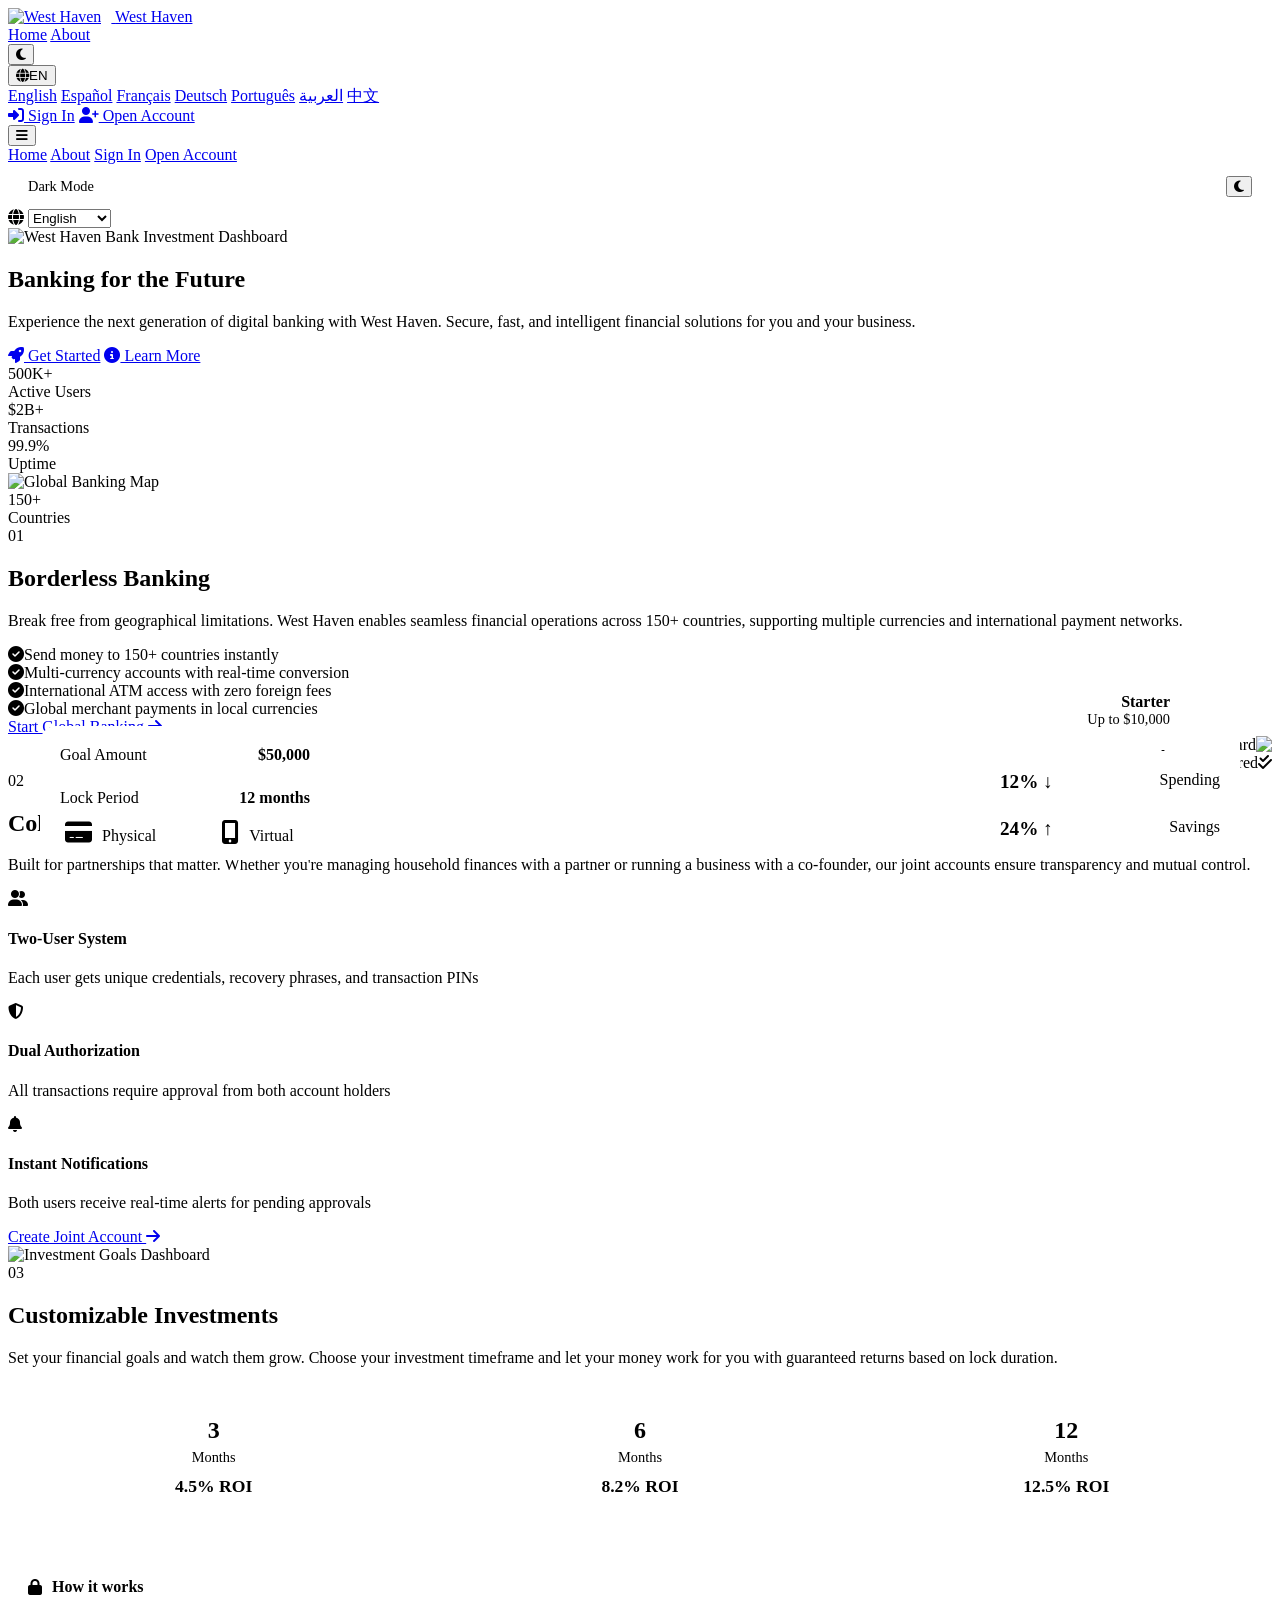
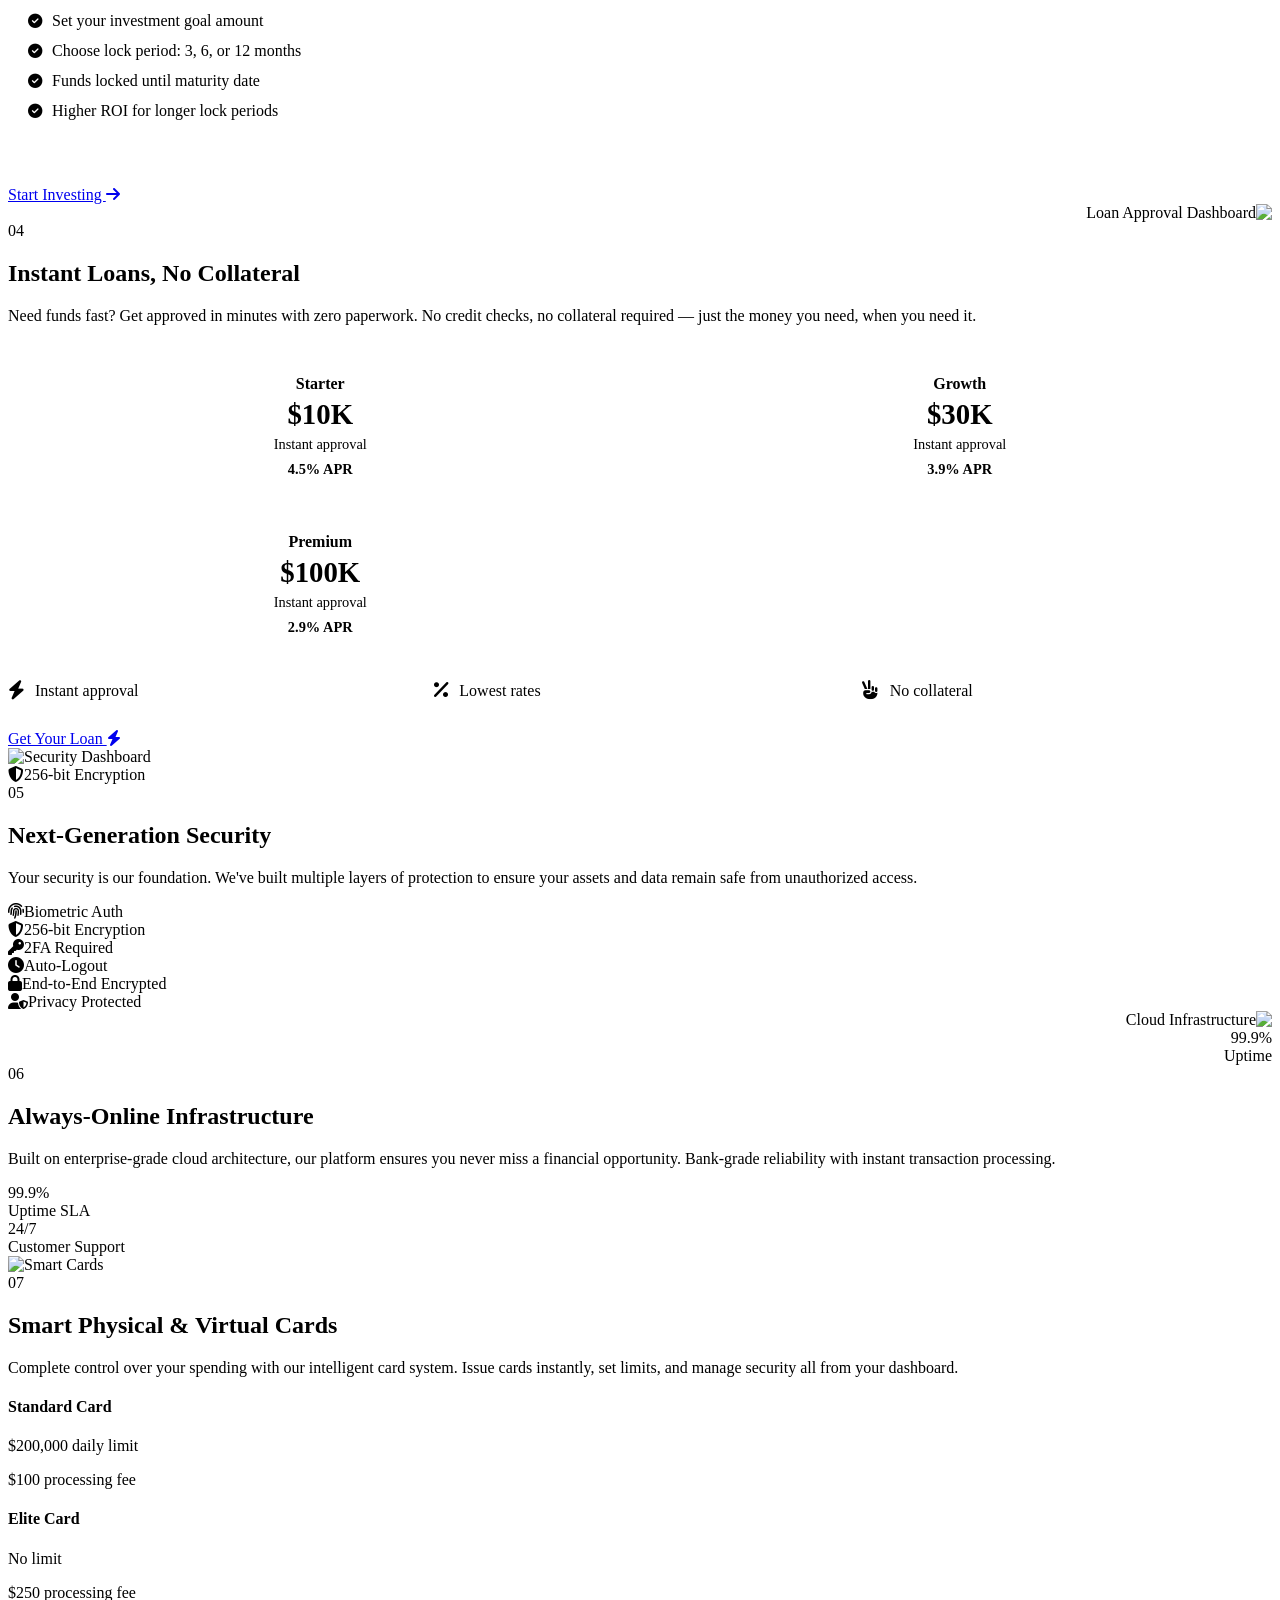
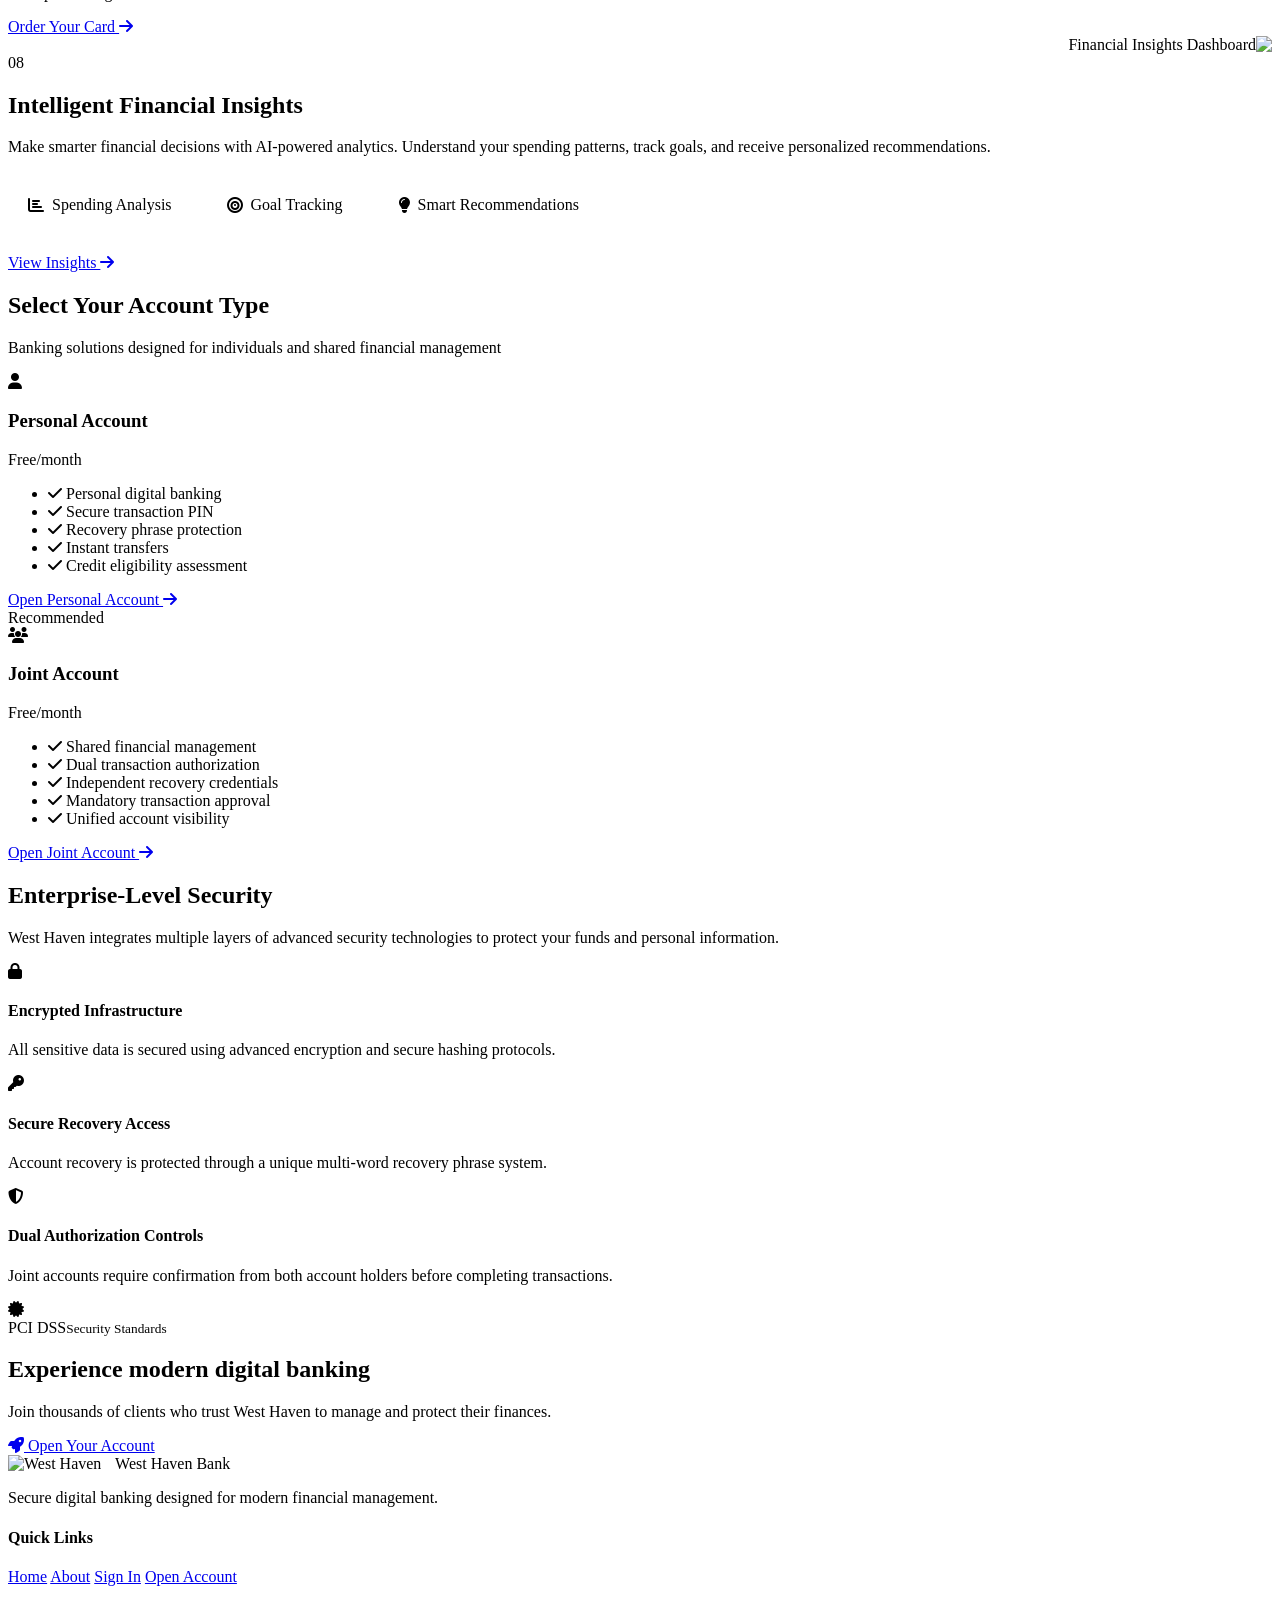
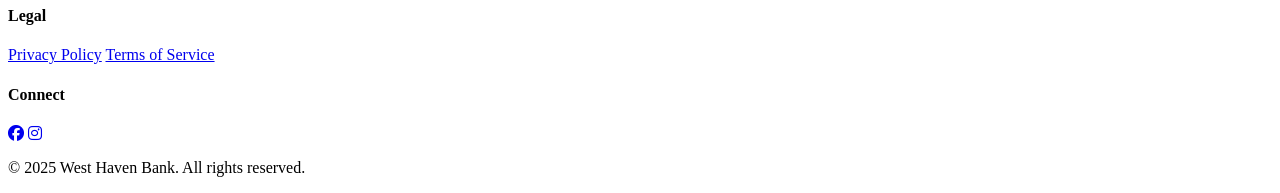
==== public/index.html @ d2676936 "grid fix" ====
<!DOCTYPE html>
<html lang="en" data-theme="light">
<head>
    <meta charset="UTF-8">
    <meta name="viewport" content="width=device-width, initial-scale=1.0, maximum-scale=1.0, user-scalable=yes">
    <title>West Haven Bank - Futuristic Digital Banking</title>

    <meta property="og:title" content="West Haven Bank">
    <meta property="og:description" content="Smart banking, on your terms.">
    <meta property="og:image" content="https://res.cloudinary.com/dqhyk9qur/image/upload/v1774165930/WHbnkOG_g5dsu1.png">
    <meta property="og:url" content="https://cutt.ly/westhavenbnk">
    <meta property="og:type" content="website">
    <meta property="og:site_name" content="West Haven Bank">

    <meta name="twitter:card" content="summary_large_image">
    <meta name="twitter:title" content="West Haven Bank">
    <meta name="twitter:description" content="Smart banking, on your terms.">
    <meta name="twitter:image" content="https://res.cloudinary.com/dqhyk9qur/image/upload/v1774165930/WHbnkOG_g5dsu1.png">

    <link rel="icon" type="image/png" href="https://res.cloudinary.com/dqhyk9qur/image/upload/v1774160339/WHfavicon_yq4anu.png">
    <link rel="apple-touch-icon" href="https://res.cloudinary.com/dqhyk9qur/image/upload/v1774160339/WHfavicon_yq4anu.png">

    <link rel="stylesheet" href="https://cdnjs.cloudflare.com/ajax/libs/font-awesome/6.5.1/css/all.min.css">
    <link href="https://fonts.googleapis.com/css2?family=Inter:wght@400;500;600;700&display=swap" rel="stylesheet">

    <link rel="stylesheet" href="/css/main.css">
    <link rel="stylesheet" href="/css/components.css">
    <link rel="stylesheet" href="/css/utilities.css">
    <link rel="stylesheet" href="/css/theme.css">
    <link rel="stylesheet" href="/css/legal.css">
    <link rel="stylesheet" href="/css/pages/home.css">

    <style>
        .feature-grid.image-right { direction: rtl; }
        .feature-grid.image-right .feature-content { direction: ltr; }
    </style>
</head>
<body>

    <nav class="navbar">
        <div class="nav-container">
            <div class="nav-left">
                <a href="/index.html" class="logo">
                    <img src="https://res.cloudinary.com/dqhyk9qur/image/upload/v1774160240/Logo_Icon_cw7vqf.svg"
                         alt="West Haven" class="logo-img" style="height:36px;width:36px;margin-right:10px;">
                    <span>West Haven</span>
                </a>
            </div>
            <div class="nav-right">
                <div class="nav-links">
                    <a href="/index.html" class="active">Home</a>
                    <a href="/about.html">About</a>
                </div>
                <div class="nav-actions">
                    <button class="theme-toggle" id="themeToggle"><i class="fas fa-moon"></i></button>
                    <div class="language-selector">
                        <button class="lang-btn"><i class="fas fa-globe"></i><span>EN</span></button>
                        <div class="lang-dropdown">
                            <a href="#" data-lang="en">English</a>
                            <a href="#" data-lang="es">Español</a>
                            <a href="#" data-lang="fr">Français</a>
                            <a href="#" data-lang="de">Deutsch</a>
                            <a href="#" data-lang="pt">Português</a>
                            <a href="#" data-lang="ar">العربية</a>
                            <a href="#" data-lang="zh">中文</a>
                        </div>
                    </div>
                    <div class="auth-buttons">
                        <a href="/auth.html" class="btn btn-outline"><i class="fas fa-sign-in-alt"></i> Sign In</a>
                        <a href="/auth.html" class="btn btn-primary"><i class="fas fa-user-plus"></i> Open Account</a>
                    </div>
                </div>
                <button class="mobile-menu-toggle"><i class="fas fa-bars"></i></button>
            </div>
        </div>

        <div class="mobile-menu">
            <a href="/index.html">Home</a>
            <a href="/about.html">About</a>
            <a href="/auth.html">Sign In</a>
            <a href="/auth.html">Open Account</a>
            <div style="display:flex;align-items:center;justify-content:space-between;padding:12px 20px;border-top:1px solid var(--border);">
                <span style="font-size:.9rem;color:var(--text-secondary);">Dark Mode</span>
                <button class="theme-toggle" onclick="document.getElementById('themeToggle').click()"><i class="fas fa-moon"></i></button>
            </div>
            <div class="mobile-lang">
                <i class="fas fa-globe"></i>
                <select id="mobileLangSelect">
                    <option value="en">English</option>
                    <option value="es">Español</option>
                    <option value="fr">Français</option>
                    <option value="de">Deutsch</option>
                    <option value="pt">Português</option>
                    <option value="ar">العربية</option>
                    <option value="zh">中文</option>
                </select>
            </div>
        </div>
    </nav>

    <!-- Hero -->
    <section class="hero">
        <div class="container">
            <div class="hero-image">
                <img src="https://res.cloudinary.com/dmbgczlom/image/upload/v1772872000/hero-image_x99izp.webp"
                     alt="West Haven Bank Investment Dashboard" class="hero-img" loading="lazy">
            </div>
            <div class="hero-content">
                <h1 class="hero-title">Banking for the <span class="highlight">Future</span></h1>
                <p class="hero-subtitle">Experience the next generation of digital banking with West Haven. Secure, fast, and intelligent financial solutions for you and your business.</p>
                <div class="hero-cta">
                    <a href="/auth.html" class="btn btn-primary btn-large"><i class="fas fa-rocket"></i> Get Started</a>
                    <a href="/about.html" class="btn btn-outline btn-large"><i class="fas fa-info-circle"></i> Learn More</a>
                </div>
                <div class="hero-stats">
                    <div class="stat-item"><div class="stat-number">500K+</div><div class="stat-label">Active Users</div></div>
                    <div class="stat-item"><div class="stat-number">$2B+</div><div class="stat-label">Transactions</div></div>
                    <div class="stat-item"><div class="stat-number">99.9%</div><div class="stat-label">Uptime</div></div>
                </div>
            </div>
        </div>
    </section>

    <!-- 01 Borderless Banking -->
    <section class="feature-section borderless">
        <div class="container">
            <div class="feature-grid">
                <div class="feature-visual">
                    <img src="https://res.cloudinary.com/dmbgczlom/image/upload/v1772879558/global_jevwvj.webp" alt="Global Banking Map" class="feature-image">
                    <div class="stats-card"><div class="stat">150+</div><div class="stat-label">Countries</div></div>
                </div>
                <div class="feature-content">
                    <div class="feature-tag">01</div>
                    <h2>Borderless Banking</h2>
                    <p class="feature-description">Break free from geographical limitations. West Haven enables seamless financial operations across 150+ countries, supporting multiple currencies and international payment networks.</p>
                    <div class="feature-details">
                        <div class="detail-item"><i class="fas fa-check-circle"></i><span>Send money to 150+ countries instantly</span></div>
                        <div class="detail-item"><i class="fas fa-check-circle"></i><span>Multi-currency accounts with real-time conversion</span></div>
                        <div class="detail-item"><i class="fas fa-check-circle"></i><span>International ATM access with zero foreign fees</span></div>
                        <div class="detail-item"><i class="fas fa-check-circle"></i><span>Global merchant payments in local currencies</span></div>
                    </div>
                    <a href="/auth.html" class="btn btn-primary">Start Global Banking <i class="fas fa-arrow-right"></i></a>
                </div>
            </div>
        </div>
    </section>

    <!-- 02 Joint Accounts -->
    <section class="feature-section joint-accounts">
        <div class="container">
            <div class="feature-grid image-right">
                <div class="feature-visual">
                    <img src="https://res.cloudinary.com/dmbgczlom/image/upload/v1772879278/couple_dfguto.webp" alt="Joint Account Dashboard" class="feature-image">
                    <div class="approval-badge"><i class="fas fa-check-double"></i><span>Dual Approval Required</span></div>
                </div>
                <div class="feature-content">
                    <div class="feature-tag">02</div>
                    <h2>Collaborative Joint Accounts</h2>
                    <p class="feature-description">Built for partnerships that matter. Whether you're managing household finances with a partner or running a business with a co-founder, our joint accounts ensure transparency and mutual control.</p>
                    <div class="feature-highlights">
                        <div class="highlight-card"><i class="fas fa-user-friends"></i><h4>Two-User System</h4><p>Each user gets unique credentials, recovery phrases, and transaction PINs</p></div>
                        <div class="highlight-card"><i class="fas fa-shield-alt"></i><h4>Dual Authorization</h4><p>All transactions require approval from both account holders</p></div>
                        <div class="highlight-card"><i class="fas fa-bell"></i><h4>Instant Notifications</h4><p>Both users receive real-time alerts for pending approvals</p></div>
                    </div>
                    <a href="/auth.html" class="btn btn-primary">Create Joint Account <i class="fas fa-arrow-right"></i></a>
                </div>
            </div>
        </div>
    </section>

    <!-- 03 Investments -->
    <section class="feature-section investments">
        <div class="container">
            <div class="feature-grid">
                <div class="feature-visual">
                    <img src="https://res.cloudinary.com/dmbgczlom/image/upload/v1772967905/plant_j76ehd.webp" alt="Investment Goals Dashboard" class="feature-image">
                    <div style="position:absolute;bottom:40px;left:40px;background:white;padding:20px;border-radius:16px;min-width:250px;box-shadow:var(--shadow);">
                        <div style="display:flex;justify-content:space-between;margin-bottom:15px;padding-bottom:10px;border-bottom:1px solid var(--border);"><span style="color:var(--text-secondary);">Goal Amount</span><strong style="color:var(--text-primary);">$50,000</strong></div>
                        <div style="display:flex;justify-content:space-between;margin-bottom:15px;"><span style="color:var(--text-secondary);">Lock Period</span><strong style="color:var(--accent-primary);">12 months</strong></div>
                        <div style="display:flex;justify-content:space-between;"><span style="color:var(--text-secondary);">Projected ROI</span><strong style="color:var(--success);">+12.5%</strong></div>
                    </div>
                </div>
                <div class="feature-content">
                    <div class="feature-tag">03</div>
                    <h2>Customizable Investments</h2>
                    <p class="feature-description">Set your financial goals and watch them grow. Choose your investment timeframe and let your money work for you with guaranteed returns based on lock duration.</p>
                    <div style="margin:30px 0;">
                        <div style="display:grid;grid-template-columns:repeat(3,1fr);gap:15px;margin-bottom:20px;">
                            <div style="background:var(--bg-tertiary);padding:20px;border-radius:12px;text-align:center;border:1px solid var(--border);"><div style="font-size:1.5rem;font-weight:700;color:var(--text-primary);margin-bottom:5px;">3</div><div style="font-size:.9rem;color:var(--text-secondary);margin-bottom:10px;">Months</div><div style="font-size:1.1rem;font-weight:600;color:var(--success);">4.5% ROI</div></div>
                            <div style="background:var(--bg-tertiary);padding:20px;border-radius:12px;text-align:center;border:2px solid var(--accent-primary);"><div style="font-size:1.5rem;font-weight:700;color:var(--text-primary);margin-bottom:5px;">6</div><div style="font-size:.9rem;color:var(--text-secondary);margin-bottom:10px;">Months</div><div style="font-size:1.1rem;font-weight:600;color:var(--success);">8.2% ROI</div></div>
                            <div style="background:var(--bg-tertiary);padding:20px;border-radius:12px;text-align:center;border:1px solid var(--border);"><div style="font-size:1.5rem;font-weight:700;color:var(--text-primary);margin-bottom:5px;">12</div><div style="font-size:.9rem;color:var(--text-secondary);margin-bottom:10px;">Months</div><div style="font-size:1.1rem;font-weight:600;color:var(--success);">12.5% ROI</div></div>
                        </div>
                        <div style="background:var(--bg-secondary);padding:20px;border-radius:12px;">
                            <h4 style="margin-bottom:15px;display:flex;align-items:center;gap:10px;"><i class="fas fa-lock" style="color:var(--accent-primary);"></i> How it works</h4>
                            <ul style="list-style:none;padding:0;">
                                <li style="display:flex;align-items:center;gap:10px;margin-bottom:12px;"><i class="fas fa-check-circle" style="color:var(--success);font-size:.9rem;"></i><span style="color:var(--text-secondary);">Set your investment goal amount</span></li>
                                <li style="display:flex;align-items:center;gap:10px;margin-bottom:12px;"><i class="fas fa-check-circle" style="color:var(--success);font-size:.9rem;"></i><span style="color:var(--text-secondary);">Choose lock period: 3, 6, or 12 months</span></li>
                                <li style="display:flex;align-items:center;gap:10px;margin-bottom:12px;"><i class="fas fa-check-circle" style="color:var(--success);font-size:.9rem;"></i><span style="color:var(--text-secondary);">Funds locked until maturity date</span></li>
                                <li style="display:flex;align-items:center;gap:10px;"><i class="fas fa-check-circle" style="color:var(--success);font-size:.9rem;"></i><span style="color:var(--text-secondary);">Higher ROI for longer lock periods</span></li>
                            </ul>
                        </div>
                    </div>
                    <a href="/auth.html" class="btn btn-primary">Start Investing <i class="fas fa-arrow-right"></i></a>
                </div>
            </div>
        </div>
    </section>

    <!-- 04 Loans -->
    <section class="feature-section loans">
        <div class="container">
            <div class="feature-grid image-right">
                <div class="feature-visual">
                    <img src="https://res.cloudinary.com/dmbgczlom/image/upload/v1772970224/loan_gwv15r.webp" alt="Loan Approval Dashboard" class="feature-image">
                    <div style="position:absolute;bottom:40px;right:40px;background:white;padding:20px;border-radius:16px;min-width:200px;box-shadow:var(--shadow);">
                        <div style="display:flex;align-items:center;gap:10px;margin-bottom:15px;"><div style="width:40px;height:40px;background:var(--accent-primary);border-radius:50%;display:flex;align-items:center;justify-content:center;color:white;font-weight:700;">1</div><div><div style="font-weight:600;color:var(--text-primary);">Starter</div><div style="font-size:.9rem;color:var(--text-secondary);">Up to $10,000</div></div></div>
                        <div style="display:flex;align-items:center;gap:10px;margin-bottom:15px;"><div style="width:40px;height:40px;background:var(--warning);border-radius:50%;display:flex;align-items:center;justify-content:center;color:white;font-weight:700;">2</div><div><div style="font-weight:600;color:var(--text-primary);">Growth</div><div style="font-size:.9rem;color:var(--text-secondary);">Up to $30,000</div></div></div>
                        <div style="display:flex;align-items:center;gap:10px;"><div style="width:40px;height:40px;background:var(--success);border-radius:50%;display:flex;align-items:center;justify-content:center;color:white;font-weight:700;">3</div><div><div style="font-weight:600;color:var(--text-primary);">Premium</div><div style="font-size:.9rem;color:var(--text-secondary);">Up to $100,000</div></div></div>
                    </div>
                </div>
                <div class="feature-content">
                    <div class="feature-tag">04</div>
                    <h2>Instant Loans, No Collateral</h2>
                    <p class="feature-description">Need funds fast? Get approved in minutes with zero paperwork. No credit checks, no collateral required — just the money you need, when you need it.</p>
                    <div style="margin:30px 0;">
                        <div style="display:grid;grid-template-columns:repeat(2,1fr);gap:15px;margin-bottom:25px;">
                            <div style="background:var(--bg-tertiary);padding:20px;border-radius:12px;text-align:center;border:1px solid var(--border);"><div style="font-size:1rem;font-weight:600;color:var(--accent-primary);margin-bottom:5px;">Starter</div><div style="font-size:1.8rem;font-weight:700;color:var(--text-primary);margin-bottom:5px;">$10K</div><div style="font-size:.9rem;color:var(--text-secondary);">Instant approval</div><div style="font-size:.9rem;font-weight:600;color:var(--success);margin-top:8px;">4.5% APR</div></div>
                            <div style="background:var(--bg-tertiary);padding:20px;border-radius:12px;text-align:center;border:2px solid var(--warning);"><div style="font-size:1rem;font-weight:600;color:var(--warning);margin-bottom:5px;">Growth</div><div style="font-size:1.8rem;font-weight:700;color:var(--text-primary);margin-bottom:5px;">$30K</div><div style="font-size:.9rem;color:var(--text-secondary);">Instant approval</div><div style="font-size:.9rem;font-weight:600;color:var(--success);margin-top:8px;">3.9% APR</div></div>
                            <div style="background:var(--bg-tertiary);padding:20px;border-radius:12px;text-align:center;border:1px solid var(--border);"><div style="font-size:1rem;font-weight:600;color:var(--success);margin-bottom:5px;">Premium</div><div style="font-size:1.8rem;font-weight:700;color:var(--text-primary);margin-bottom:5px;">$100K</div><div style="font-size:.9rem;color:var(--text-secondary);">Instant approval</div><div style="font-size:.9rem;font-weight:600;color:var(--success);margin-top:8px;">2.9% APR</div></div>
                        </div>
                        <div style="display:grid;grid-template-columns:repeat(3,1fr);gap:15px;">
                            <div style="display:flex;align-items:center;gap:10px;"><i class="fas fa-bolt" style="color:var(--accent-primary);font-size:1.2rem;"></i><span style="color:var(--text-primary);font-weight:500;">Instant approval</span></div>
                            <div style="display:flex;align-items:center;gap:10px;"><i class="fas fa-percent" style="color:var(--success);font-size:1.2rem;"></i><span style="color:var(--text-primary);font-weight:500;">Lowest rates</span></div>
                            <div style="display:flex;align-items:center;gap:10px;"><i class="fas fa-hand-peace" style="color:var(--warning);font-size:1.2rem;"></i><span style="color:var(--text-primary);font-weight:500;">No collateral</span></div>
                        </div>
                    </div>
                    <a href="/auth.html" class="btn btn-primary">Get Your Loan <i class="fas fa-bolt"></i></a>
                </div>
            </div>
        </div>
    </section>

    <!-- 05 Security -->
    <section class="feature-section security">
        <div class="container">
            <div class="feature-grid">
                <div class="feature-visual">
                    <img src="https://res.cloudinary.com/dmbgczlom/image/upload/v1772971405/secure_t8ezla.webp" alt="Security Dashboard" class="feature-image">
                    <div class="approval-badge" style="background-color:var(--accent-primary);"><i class="fas fa-shield-alt"></i><span>256-bit Encryption</span></div>
                </div>
                <div class="feature-content">
                    <div class="feature-tag">05</div>
                    <h2>Next-Generation Security</h2>
                    <p class="feature-description">Your security is our foundation. We've built multiple layers of protection to ensure your assets and data remain safe from unauthorized access.</p>
                    <div class="security-badges">
                        <div class="security-badge"><i class="fas fa-fingerprint"></i><span>Biometric Auth</span></div>
                        <div class="security-badge"><i class="fas fa-shield-halved"></i><span>256-bit Encryption</span></div>
                        <div class="security-badge"><i class="fas fa-key"></i><span>2FA Required</span></div>
                        <div class="security-badge"><i class="fas fa-clock"></i><span>Auto-Logout</span></div>
                        <div class="security-badge"><i class="fas fa-lock"></i><span>End-to-End Encrypted</span></div>
                        <div class="security-badge"><i class="fas fa-user-shield"></i><span>Privacy Protected</span></div>
                    </div>
                </div>
            </div>
        </div>
    </section>

    <!-- 06 Infrastructure -->
    <section class="feature-section infrastructure">
        <div class="container">
            <div class="feature-grid image-right">
                <div class="feature-visual">
                    <img src="https://res.cloudinary.com/dmbgczlom/image/upload/v1772971983/cloud-tech_zul4t8.webp" alt="Cloud Infrastructure" class="feature-image">
                    <div class="stats-card"><div class="stat">99.9%</div><div class="stat-label">Uptime</div></div>
                </div>
                <div class="feature-content">
                    <div class="feature-tag">06</div>
                    <h2>Always-Online Infrastructure</h2>
                    <p class="feature-description">Built on enterprise-grade cloud architecture, our platform ensures you never miss a financial opportunity. Bank-grade reliability with instant transaction processing.</p>
                    <div class="stats-grid">
                        <div class="stat-card"><div class="stat-number">99.9%</div><div class="stat-label">Uptime SLA</div></div>
                        <div class="stat-card"><div class="stat-number">24/7</div><div class="stat-label">Customer Support</div></div>
                    </div>
                </div>
            </div>
        </div>
    </section>

    <!-- 07 Cards -->
    <section class="feature-section cards">
        <div class="container">
            <div class="feature-grid">
                <div class="feature-visual">
                    <img src="https://res.cloudinary.com/dmbgczlom/image/upload/v1772973452/card_dbavks.webp" alt="Smart Cards" class="feature-image">
                    <div style="display:flex;gap:15px;position:absolute;bottom:40px;left:40px;">
                        <div style="background:white;padding:15px 25px;border-radius:12px;box-shadow:var(--shadow);"><i class="fas fa-credit-card" style="color:var(--accent-primary);font-size:24px;margin-right:10px;"></i><span style="color:var(--text-primary);font-weight:500;">Physical</span></div>
                        <div style="background:white;padding:15px 25px;border-radius:12px;box-shadow:var(--shadow);"><i class="fas fa-mobile-alt" style="color:var(--accent-primary);font-size:24px;margin-right:10px;"></i><span style="color:var(--text-primary);font-weight:500;">Virtual</span></div>
                    </div>
                </div>
                <div class="feature-content">
                    <div class="feature-tag">07</div>
                    <h2>Smart Physical & Virtual Cards</h2>
                    <p class="feature-description">Complete control over your spending with our intelligent card system. Issue cards instantly, set limits, and manage security all from your dashboard.</p>
                    <div class="card-types">
                        <div class="card-type standard"><h4>Standard Card</h4><p class="limit">$200,000 daily limit</p><p class="fee">$100 processing fee</p></div>
                        <div class="card-type elite"><h4>Elite Card</h4><p class="limit">No limit</p><p class="fee">$250 processing fee</p></div>
                    </div>
                    <a href="/auth.html" class="btn btn-primary">Order Your Card <i class="fas fa-arrow-right"></i></a>
                </div>
            </div>
        </div>
    </section>

    <!-- 08 Insights -->
    <section class="feature-section insights">
        <div class="container">
            <div class="feature-grid image-right">
                <div class="feature-visual">
                    <img src="https://res.cloudinary.com/dmbgczlom/image/upload/v1772972958/insight_qo5lv3.webp" alt="Financial Insights Dashboard" class="feature-image">
                    <div style="position:absolute;bottom:40px;right:40px;background:white;padding:20px;border-radius:16px;min-width:220px;box-shadow:var(--shadow);">
                        <div style="display:flex;justify-content:space-between;margin-bottom:15px;padding-bottom:10px;border-bottom:1px solid var(--border);"><span style="color:var(--text-secondary);">Spending</span><strong style="color:var(--error);font-size:1.2rem;">↓ 12%</strong></div>
                        <div style="display:flex;justify-content:space-between;"><span style="color:var(--text-secondary);">Savings</span><strong style="color:var(--success);font-size:1.2rem;">↑ 24%</strong></div>
                    </div>
                </div>
                <div class="feature-content">
                    <div class="feature-tag">08</div>
                    <h2>Intelligent Financial Insights</h2>
                    <p class="feature-description">Make smarter financial decisions with AI-powered analytics. Understand your spending patterns, track goals, and receive personalized recommendations.</p>
                    <div style="display:flex;flex-wrap:wrap;gap:15px;margin:30px 0;">
                        <span style="background:var(--bg-tertiary);padding:10px 20px;border-radius:30px;display:inline-flex;align-items:center;gap:8px;"><i class="fas fa-chart-bar" style="color:var(--accent-primary);"></i> Spending Analysis</span>
                        <span style="background:var(--bg-tertiary);padding:10px 20px;border-radius:30px;display:inline-flex;align-items:center;gap:8px;"><i class="fas fa-bullseye" style="color:var(--accent-primary);"></i> Goal Tracking</span>
                        <span style="background:var(--bg-tertiary);padding:10px 20px;border-radius:30px;display:inline-flex;align-items:center;gap:8px;"><i class="fas fa-lightbulb" style="color:var(--accent-primary);"></i> Smart Recommendations</span>
                    </div>
                    <a href="/dashboard.html" class="btn btn-primary">View Insights <i class="fas fa-arrow-right"></i></a>
                </div>
            </div>
        </div>
    </section>

    <!-- Account Types -->
    <section class="account-types">
        <div class="container">
            <div class="section-header">
                <h2>Select Your Account Type</h2>
                <p>Banking solutions designed for individuals and shared financial management</p>
            </div>
            <div class="account-grid">
                <div class="account-card single">
                    <div class="card-header"><i class="fas fa-user"></i><h3>Personal Account</h3></div>
                    <div class="card-price"><span class="price">Free</span><span class="period">/month</span></div>
                    <ul class="card-features">
                        <li><i class="fas fa-check"></i> Personal digital banking</li>
                        <li><i class="fas fa-check"></i> Secure transaction PIN</li>
                        <li><i class="fas fa-check"></i> Recovery phrase protection</li>
                        <li><i class="fas fa-check"></i> Instant transfers</li>
                        <li><i class="fas fa-check"></i> Credit eligibility assessment</li>
                    </ul>
                    <a href="/auth.html" class="btn btn-outline">Open Personal Account <i class="fas fa-arrow-right"></i></a>
                </div>
                <div class="account-card joint featured">
                    <div class="card-badge">Recommended</div>
                    <div class="card-header"><i class="fas fa-users"></i><h3>Joint Account</h3></div>
                    <div class="card-price"><span class="price">Free</span><span class="period">/month</span></div>
                    <ul class="card-features">
                        <li><i class="fas fa-check"></i> Shared financial management</li>
                        <li><i class="fas fa-check"></i> Dual transaction authorization</li>
                        <li><i class="fas fa-check"></i> Independent recovery credentials</li>
                        <li><i class="fas fa-check"></i> Mandatory transaction approval</li>
                        <li><i class="fas fa-check"></i> Unified account visibility</li>
                    </ul>
                    <a href="/auth.html" class="btn btn-primary">Open Joint Account <i class="fas fa-arrow-right"></i></a>
                </div>
            </div>
        </div>
    </section>

    <!-- Security -->
    <section class="security">
        <div class="container">
            <div class="security-grid">
                <div class="security-content">
                    <h2>Enterprise-Level Security</h2>
                    <p>West Haven integrates multiple layers of advanced security technologies to protect your funds and personal information.</p>
                    <div class="security-features">
                        <div class="security-item"><i class="fas fa-lock"></i><div><h4>Encrypted Infrastructure</h4><p>All sensitive data is secured using advanced encryption and secure hashing protocols.</p></div></div>
                        <div class="security-item"><i class="fas fa-key"></i><div><h4>Secure Recovery Access</h4><p>Account recovery is protected through a unique multi-word recovery phrase system.</p></div></div>
                        <div class="security-item"><i class="fas fa-shield-halved"></i><div><h4>Dual Authorization Controls</h4><p>Joint accounts require confirmation from both account holders before completing transactions.</p></div></div>
                    </div>
                </div>
                <div class="security-badge"><i class="fas fa-certificate"></i><div><span>PCI DSS</span><small>Security Standards</small></div></div>
            </div>
        </div>
    </section>

    <!-- CTA -->
    <section class="cta">
        <div class="container">
            <h2>Experience modern digital banking</h2>
            <p>Join thousands of clients who trust West Haven to manage and protect their finances.</p>
            <a href="/auth.html" class="btn btn-primary btn-large"><i class="fas fa-rocket"></i> Open Your Account</a>
        </div>
    </section>

    <!-- Footer -->
    <footer class="footer">
        <div class="container">
            <div class="footer-grid">
                <div class="footer-col">
                    <div class="footer-logo">
                        <img src="https://res.cloudinary.com/dqhyk9qur/image/upload/v1774160240/Logo_Icon_cw7vqf.svg"
                             alt="West Haven" class="footer-logo-img" style="height:32px;width:32px;margin-right:10px;">
                        <span>West Haven Bank</span>
                    </div>
                    <p>Secure digital banking designed for modern financial management.</p>
                </div>
                <div class="footer-col">
                    <h4>Quick Links</h4>
                    <a href="/index.html">Home</a>
                    <a href="/about.html">About</a>
                    <a href="/auth.html">Sign In</a>
                    <a href="/auth.html">Open Account</a>
                </div>
                <div class="footer-col">
                    <h4>Legal</h4>
                    <a href="#" onclick="openPrivacyPolicy(event)">Privacy Policy</a>
                    <a href="#" onclick="openTerms(event)">Terms of Service</a>
                </div>
                <div class="footer-col">
                    <h4>Connect</h4>
                    <div class="social-links">
                        <a href="#"><i class="fab fa-facebook"></i></a>
                        <a href="#"><i class="fab fa-instagram"></i></a>
                    </div>
                </div>
            </div>
            <div class="footer-bottom">
                <p>&copy; 2025 West Haven Bank. All rights reserved.</p>
            </div>
        </div>
    </footer>

    <script src="/js/config.js"></script>
    <script src="/js/utils/helpers.js"></script>
    <script src="/js/components/navbar.js"></script>
    <script src="/js/components/languageSwitcher.js"></script>
    <script src="/js/pages/home.js"></script>
    <script src="/js/legal.js"></script>

    <script type="text/javascript">
    var Tawk_API=Tawk_API||{},Tawk_LoadStart=new Date();
    (function(){var s1=document.createElement("script"),s0=document.getElementsByTagName("script")[0];s1.async=true;s1.src='https://embed.tawk.to/69bf821cfc21221c40cc5680/1jka18g1d';s1.charset='UTF-8';s1.setAttribute('crossorigin','*');s0.parentNode.insertBefore(s1,s0);})();
    </script>

    <link rel="stylesheet" href="/css/testimonies.css">
    <script src="/js/testimonies.js" defer></script>

    <div id="google_translate_element" style="display:none;"></div>
    <script>function googleTranslateElementInit(){new google.translate.TranslateElement({pageLanguage:'en'},'google_translate_element');}</script>
    <script src="https://translate.google.com/translate_a/element.js?cb=googleTranslateElementInit"></script>
    <style>.goog-te-banner-frame,.skiptranslate{display:none!important;}body{top:0!important;}.goog-te-gadget{display:none!important;}</style>

</body>
</html>
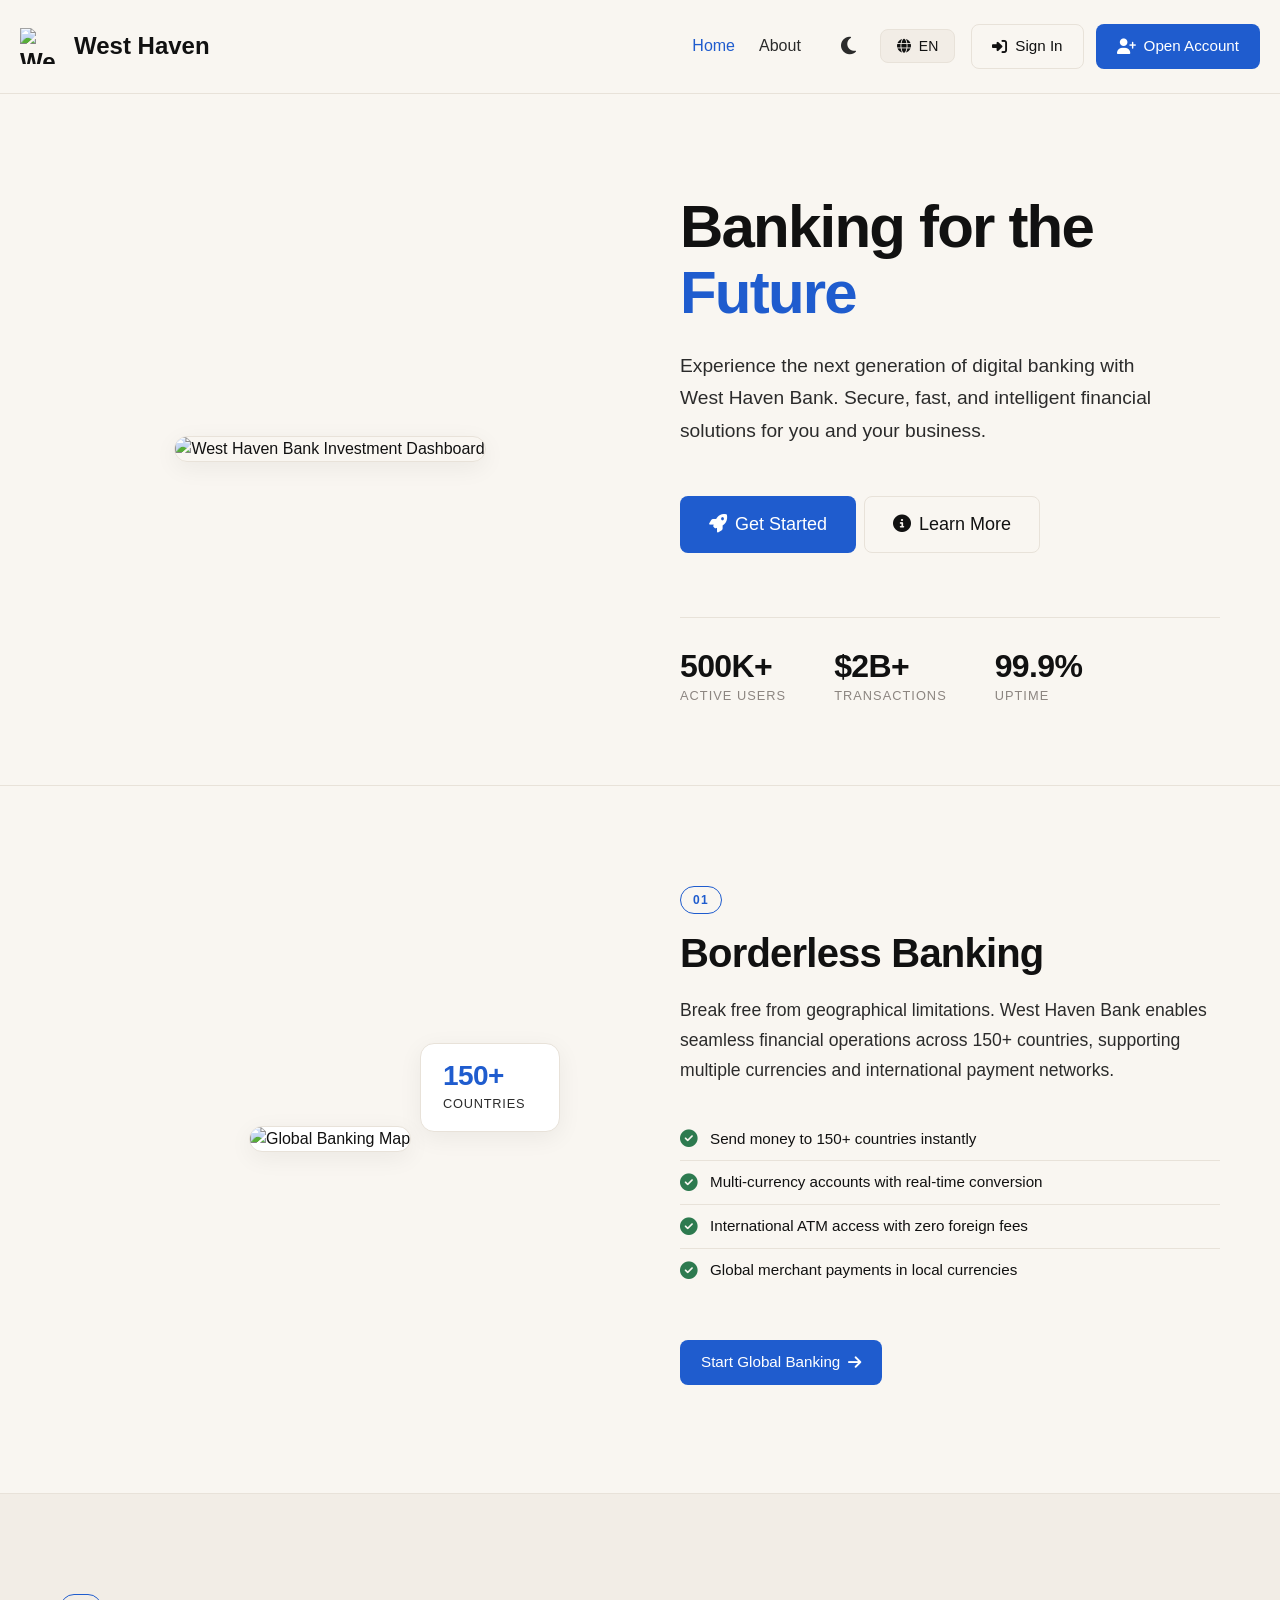
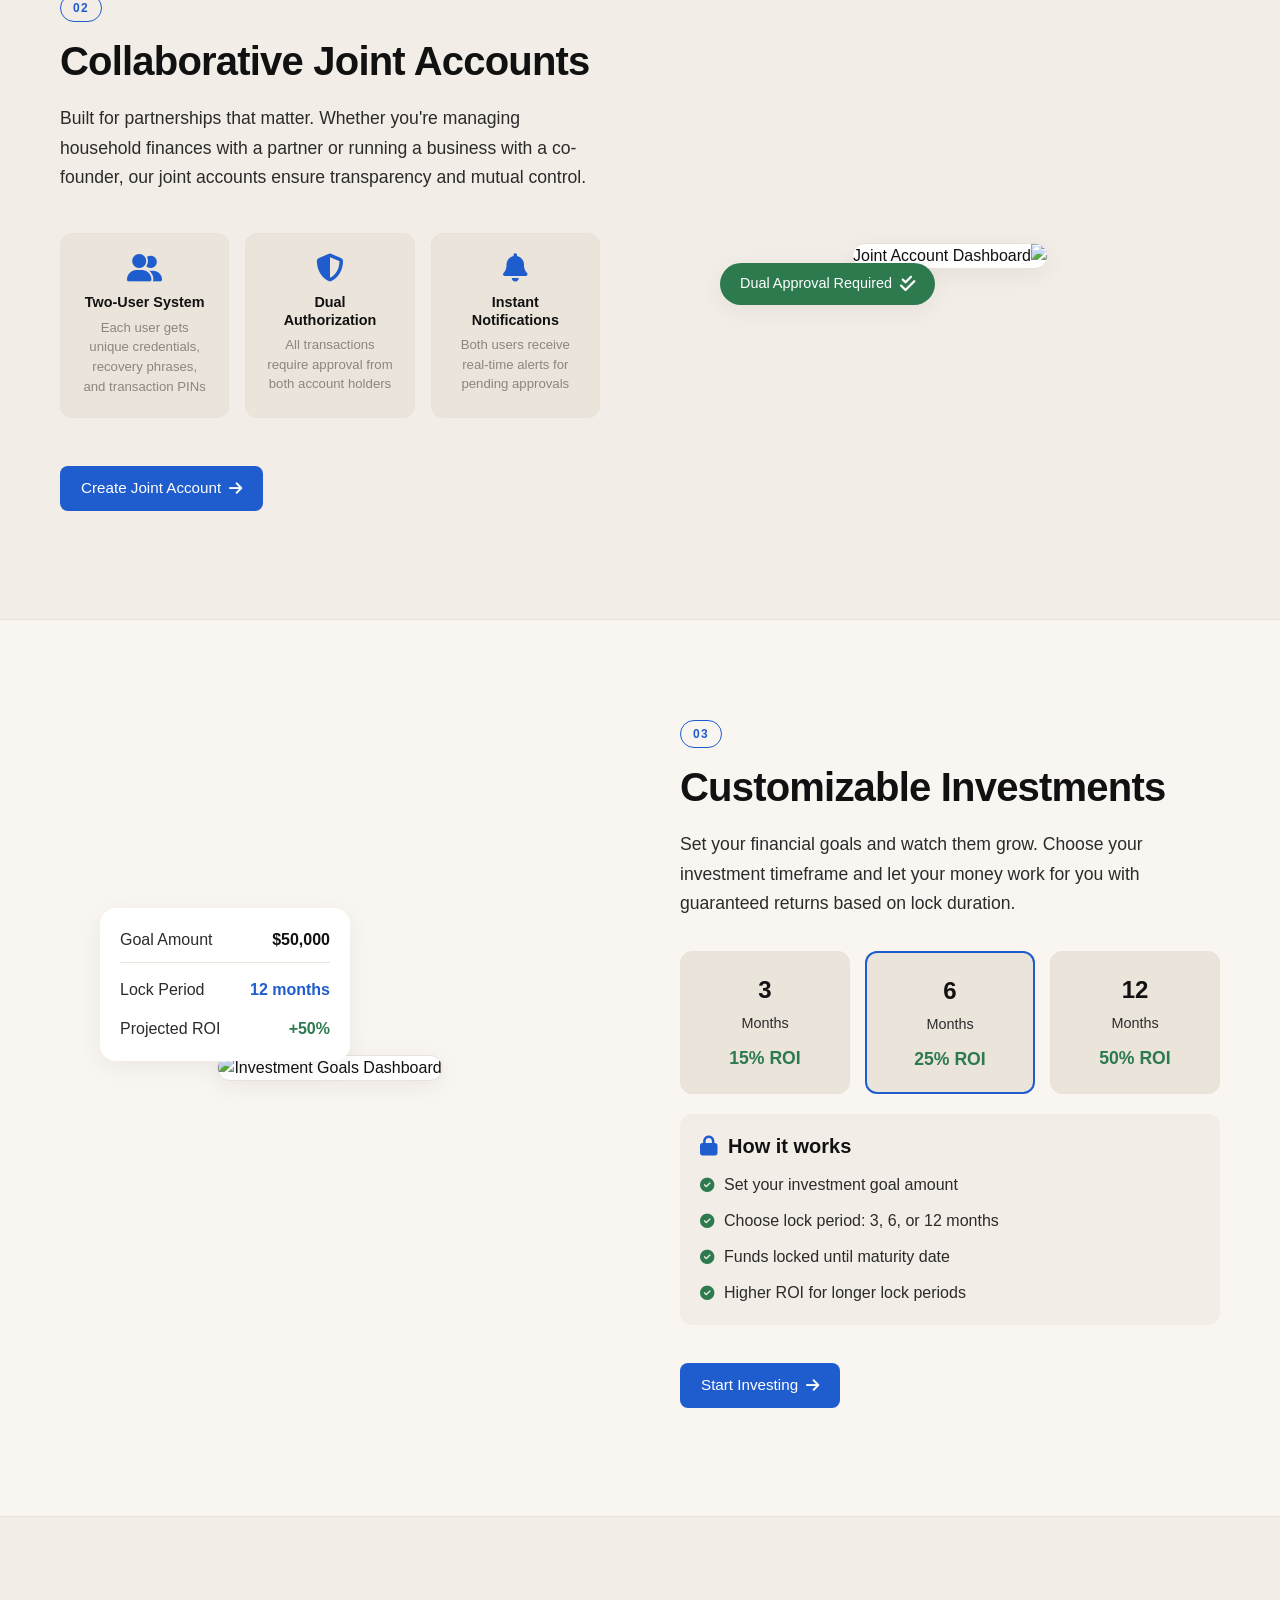
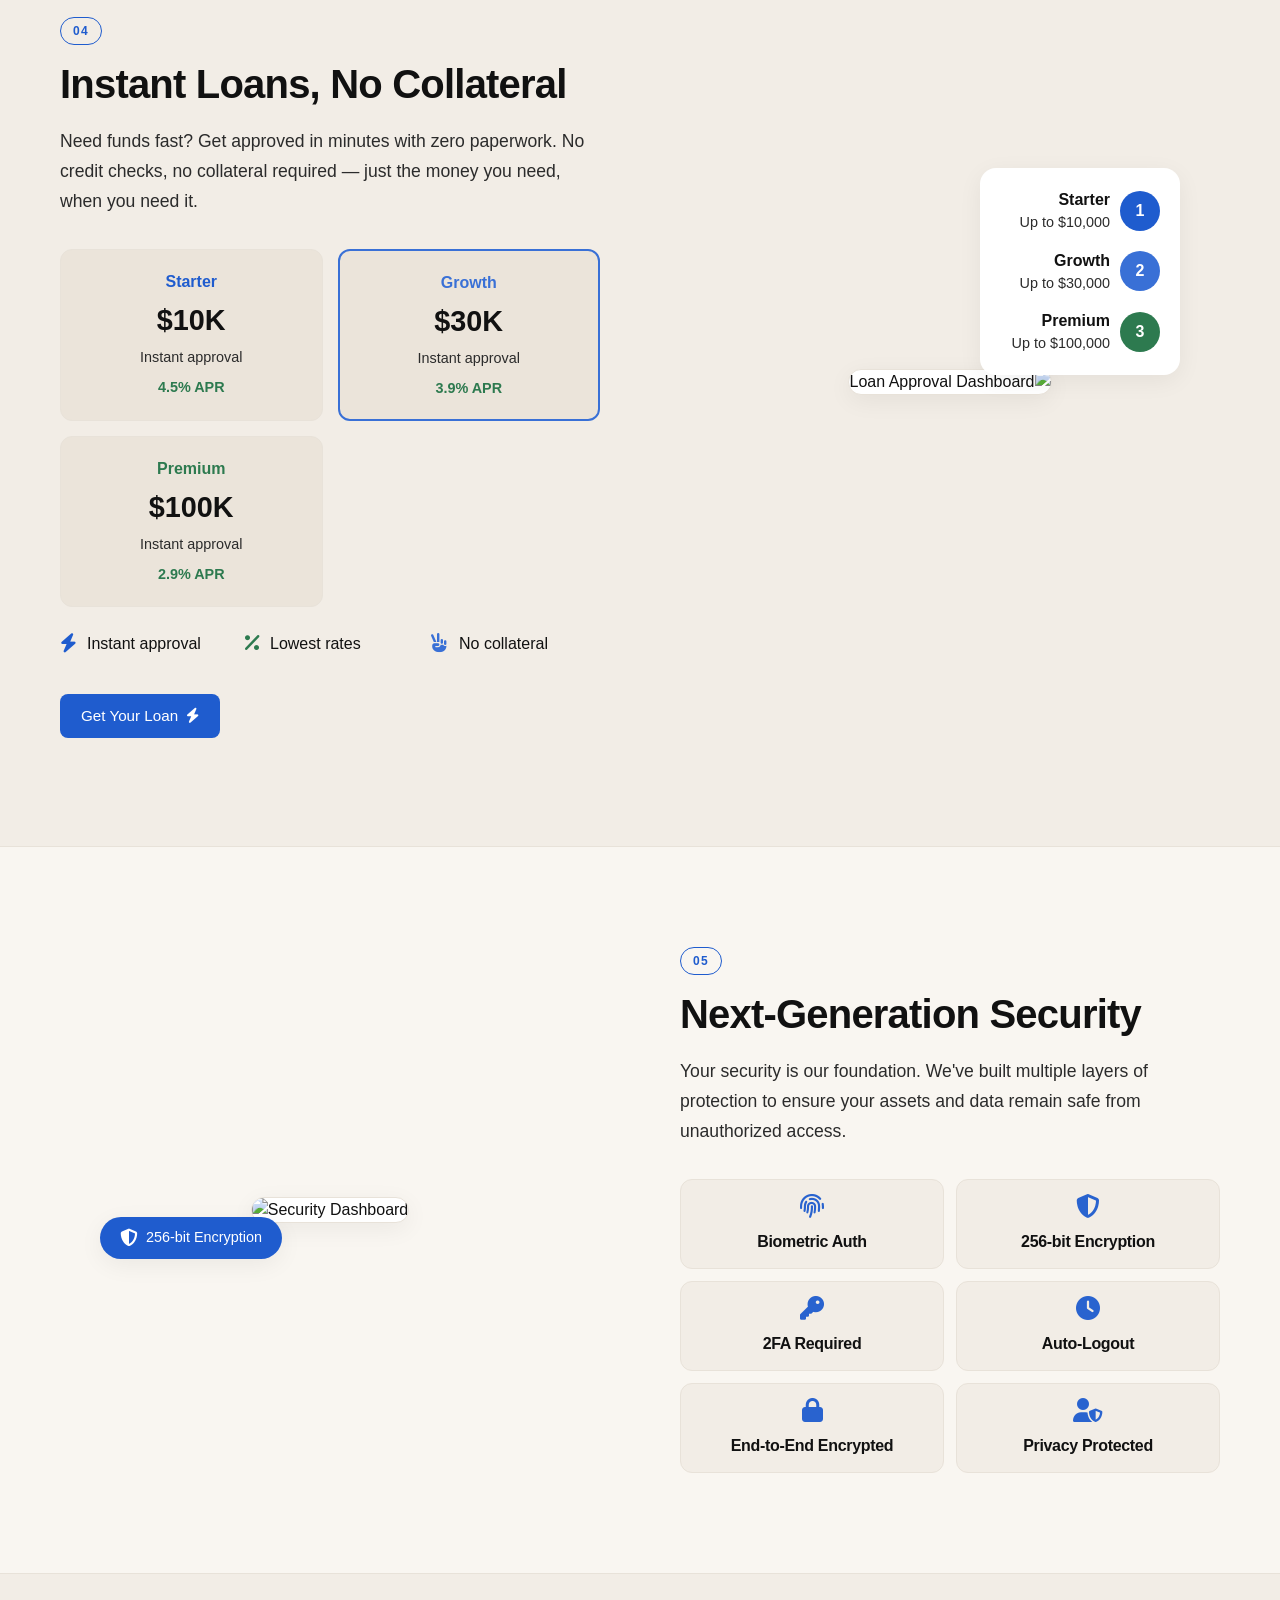
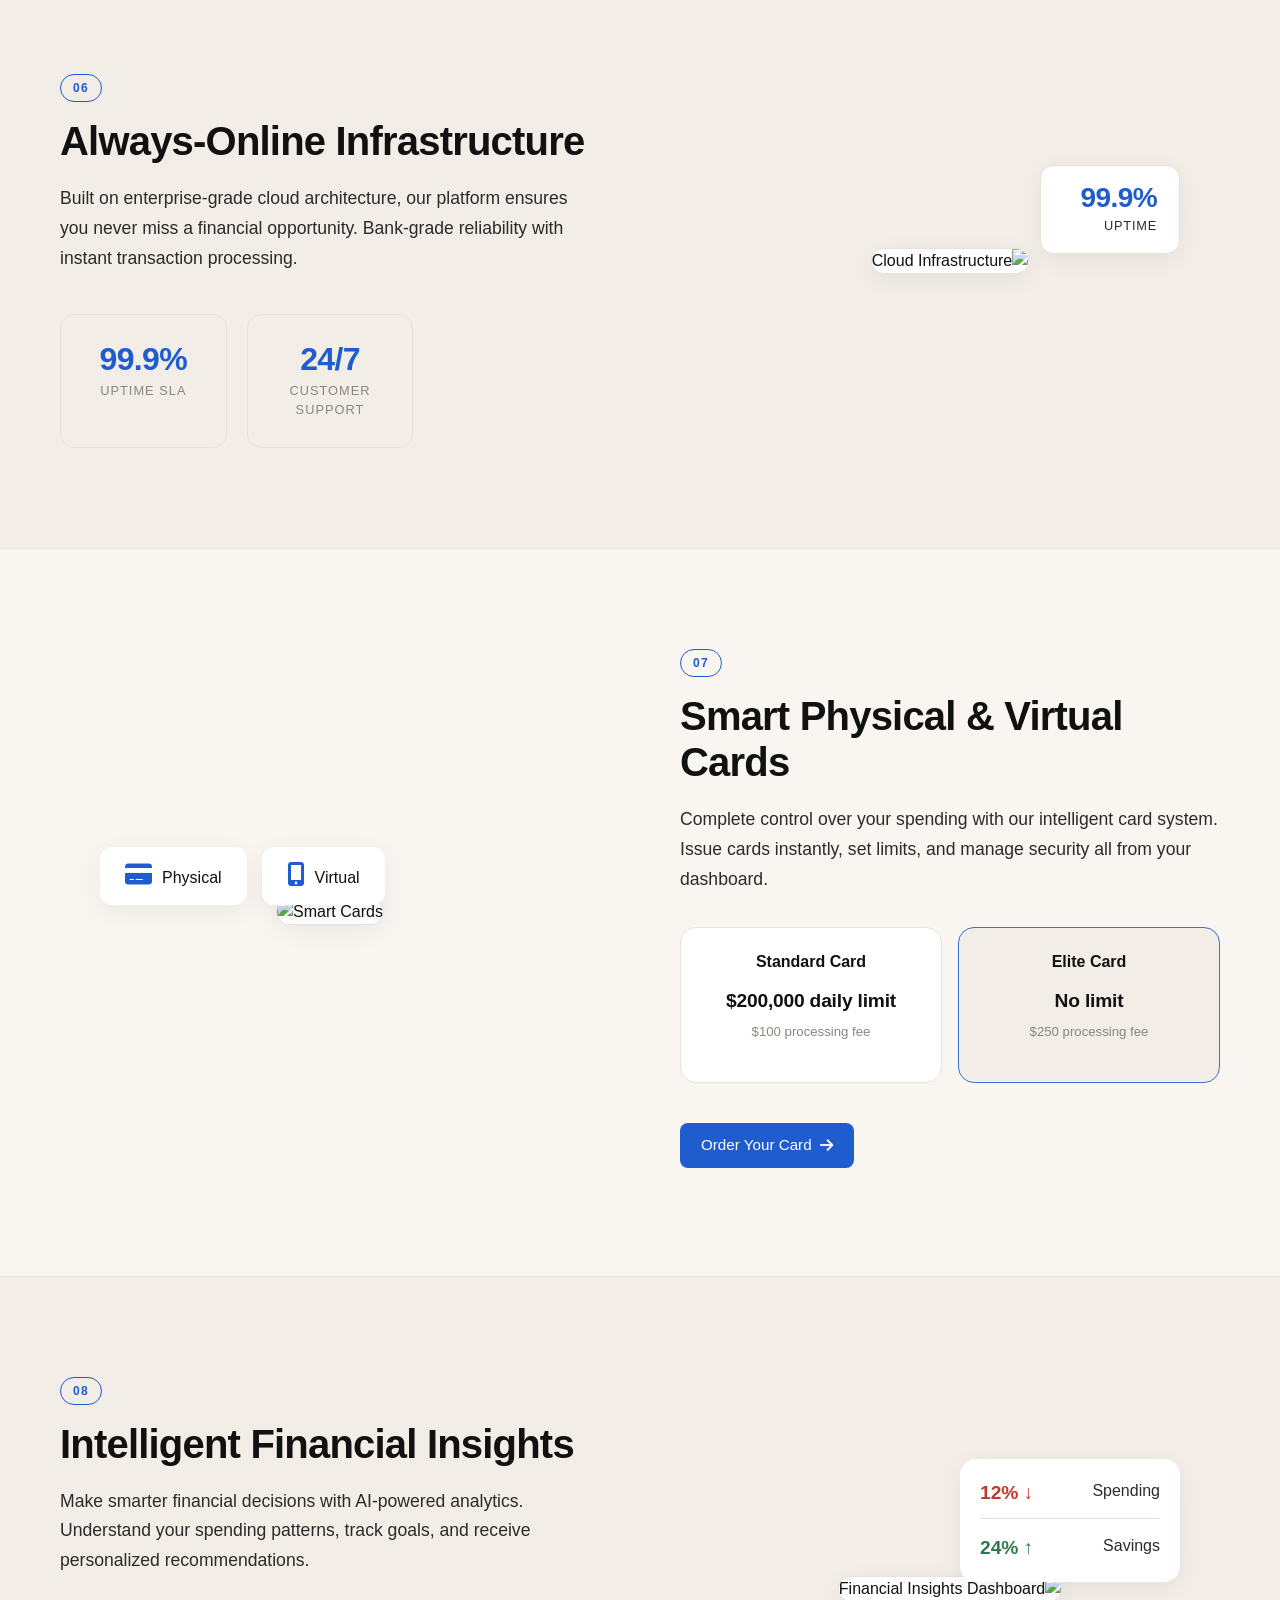
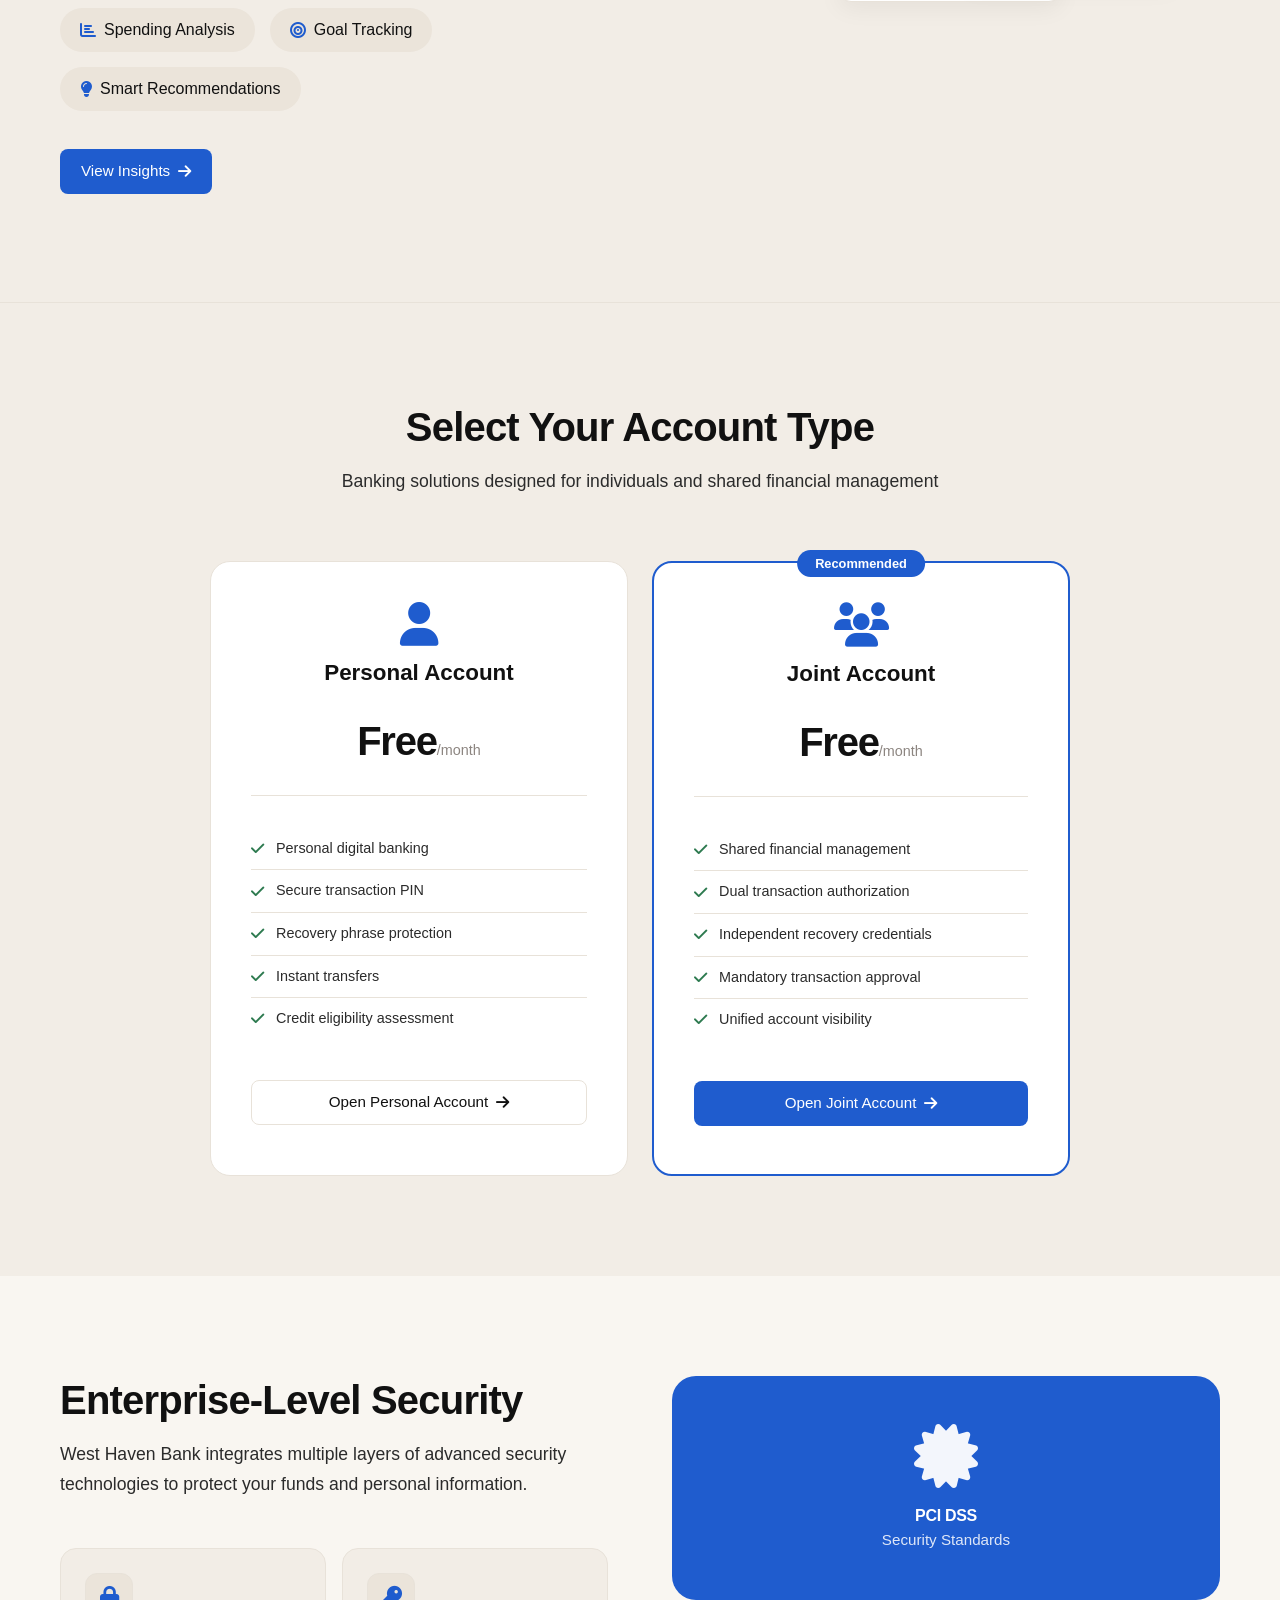
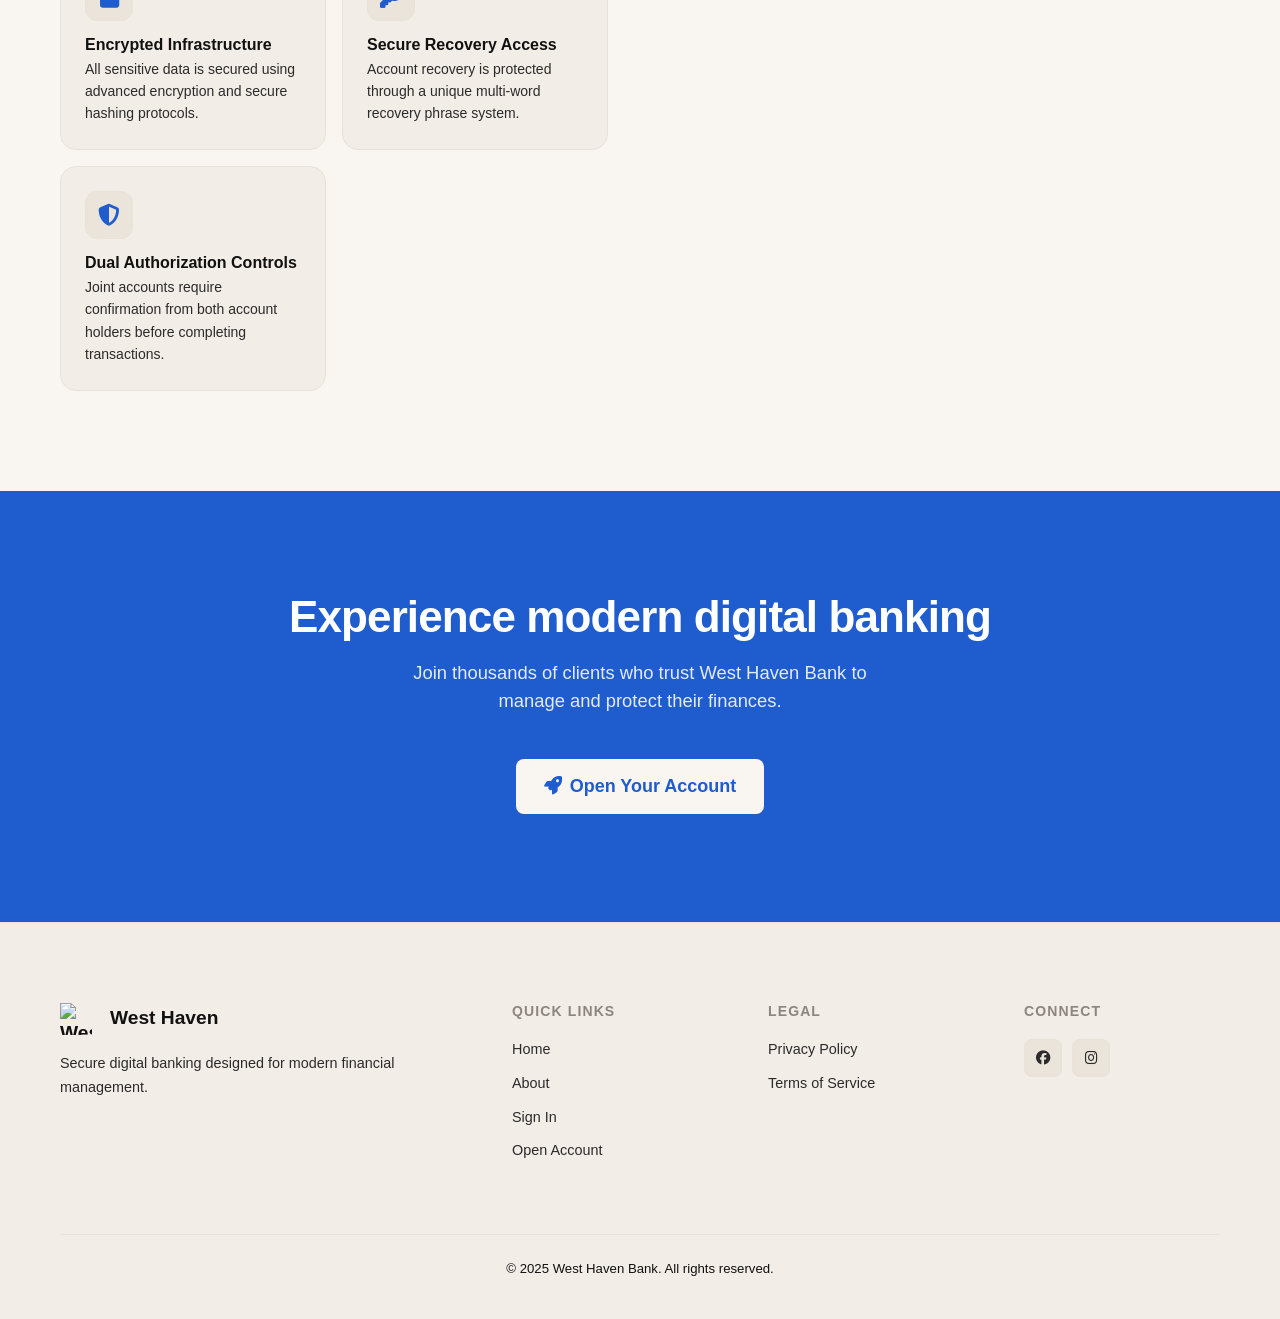
==== commit b255cae7: "Add files via upload" ====
--- a/public/index.html
+++ b/public/index.html
@@ -8,7 +8,7 @@
     <meta property="og:title" content="West Haven Bank">
     <meta property="og:description" content="Smart banking, on your terms.">
     <meta property="og:image" content="https://res.cloudinary.com/dqhyk9qur/image/upload/v1774165930/WHbnkOG_g5dsu1.png">
-    <meta property="og:url" content="https://cutt.ly/westhavenbnk">
+    <meta property="og:url" content="https://west haven bank.com">
     <meta property="og:type" content="website">
     <meta property="og:site_name" content="West Haven Bank">
 
@@ -23,12 +23,12 @@
     <link rel="stylesheet" href="https://cdnjs.cloudflare.com/ajax/libs/font-awesome/6.5.1/css/all.min.css">
     <link href="https://fonts.googleapis.com/css2?family=Inter:wght@400;500;600;700&display=swap" rel="stylesheet">
 
-    <link rel="stylesheet" href="/css/main.css">
-    <link rel="stylesheet" href="/css/components.css">
-    <link rel="stylesheet" href="/css/utilities.css">
-    <link rel="stylesheet" href="/css/theme.css">
-    <link rel="stylesheet" href="/css/legal.css">
-    <link rel="stylesheet" href="/css/pages/home.css">
+    <link rel="stylesheet" href="css/main.css">
+    <link rel="stylesheet" href="css/components.css">
+    <link rel="stylesheet" href="css/utilities.css">
+    <link rel="stylesheet" href="css/theme.css">
+    <link rel="stylesheet" href="css/legal.css">
+    <link rel="stylesheet" href="css/pages/home.css">
 
     <style>
         .feature-grid.image-right { direction: rtl; }
@@ -107,7 +107,7 @@
             </div>
             <div class="hero-content">
                 <h1 class="hero-title">Banking for the <span class="highlight">Future</span></h1>
-                <p class="hero-subtitle">Experience the next generation of digital banking with West Haven. Secure, fast, and intelligent financial solutions for you and your business.</p>
+                <p class="hero-subtitle">Experience the next generation of digital banking with West Haven Bank. Secure, fast, and intelligent financial solutions for you and your business.</p>
                 <div class="hero-cta">
                     <a href="/auth.html" class="btn btn-primary btn-large"><i class="fas fa-rocket"></i> Get Started</a>
                     <a href="/about.html" class="btn btn-outline btn-large"><i class="fas fa-info-circle"></i> Learn More</a>
@@ -132,7 +132,7 @@
                 <div class="feature-content">
                     <div class="feature-tag">01</div>
                     <h2>Borderless Banking</h2>
-                    <p class="feature-description">Break free from geographical limitations. West Haven enables seamless financial operations across 150+ countries, supporting multiple currencies and international payment networks.</p>
+                    <p class="feature-description">Break free from geographical limitations. West Haven Bank enables seamless financial operations across 150+ countries, supporting multiple currencies and international payment networks.</p>
                     <div class="feature-details">
                         <div class="detail-item"><i class="fas fa-check-circle"></i><span>Send money to 150+ countries instantly</span></div>
                         <div class="detail-item"><i class="fas fa-check-circle"></i><span>Multi-currency accounts with real-time conversion</span></div>
@@ -168,7 +168,7 @@
         </div>
     </section>
 
-    <!-- 03 Investments -->
+    <!-- 03 Investments - Updated ROI Values: 15%, 25%, 50% -->
     <section class="feature-section investments">
         <div class="container">
             <div class="feature-grid">
@@ -177,7 +177,7 @@
                     <div style="position:absolute;bottom:40px;left:40px;background:white;padding:20px;border-radius:16px;min-width:250px;box-shadow:var(--shadow);">
                         <div style="display:flex;justify-content:space-between;margin-bottom:15px;padding-bottom:10px;border-bottom:1px solid var(--border);"><span style="color:var(--text-secondary);">Goal Amount</span><strong style="color:var(--text-primary);">$50,000</strong></div>
                         <div style="display:flex;justify-content:space-between;margin-bottom:15px;"><span style="color:var(--text-secondary);">Lock Period</span><strong style="color:var(--accent-primary);">12 months</strong></div>
-                        <div style="display:flex;justify-content:space-between;"><span style="color:var(--text-secondary);">Projected ROI</span><strong style="color:var(--success);">+12.5%</strong></div>
+                        <div style="display:flex;justify-content:space-between;"><span style="color:var(--text-secondary);">Projected ROI</span><strong style="color:var(--success);">+50%</strong></div>
                     </div>
                 </div>
                 <div class="feature-content">
@@ -186,9 +186,9 @@
                     <p class="feature-description">Set your financial goals and watch them grow. Choose your investment timeframe and let your money work for you with guaranteed returns based on lock duration.</p>
                     <div style="margin:30px 0;">
                         <div style="display:grid;grid-template-columns:repeat(3,1fr);gap:15px;margin-bottom:20px;">
-                            <div style="background:var(--bg-tertiary);padding:20px;border-radius:12px;text-align:center;border:1px solid var(--border);"><div style="font-size:1.5rem;font-weight:700;color:var(--text-primary);margin-bottom:5px;">3</div><div style="font-size:.9rem;color:var(--text-secondary);margin-bottom:10px;">Months</div><div style="font-size:1.1rem;font-weight:600;color:var(--success);">4.5% ROI</div></div>
-                            <div style="background:var(--bg-tertiary);padding:20px;border-radius:12px;text-align:center;border:2px solid var(--accent-primary);"><div style="font-size:1.5rem;font-weight:700;color:var(--text-primary);margin-bottom:5px;">6</div><div style="font-size:.9rem;color:var(--text-secondary);margin-bottom:10px;">Months</div><div style="font-size:1.1rem;font-weight:600;color:var(--success);">8.2% ROI</div></div>
-                            <div style="background:var(--bg-tertiary);padding:20px;border-radius:12px;text-align:center;border:1px solid var(--border);"><div style="font-size:1.5rem;font-weight:700;color:var(--text-primary);margin-bottom:5px;">12</div><div style="font-size:.9rem;color:var(--text-secondary);margin-bottom:10px;">Months</div><div style="font-size:1.1rem;font-weight:600;color:var(--success);">12.5% ROI</div></div>
+                            <div style="background:var(--bg-tertiary);padding:20px;border-radius:12px;text-align:center;border:1px solid var(--border);"><div style="font-size:1.5rem;font-weight:700;color:var(--text-primary);margin-bottom:5px;">3</div><div style="font-size:.9rem;color:var(--text-secondary);margin-bottom:10px;">Months</div><div style="font-size:1.1rem;font-weight:600;color:var(--success);">15% ROI</div></div>
+                            <div style="background:var(--bg-tertiary);padding:20px;border-radius:12px;text-align:center;border:2px solid var(--accent-primary);"><div style="font-size:1.5rem;font-weight:700;color:var(--text-primary);margin-bottom:5px;">6</div><div style="font-size:.9rem;color:var(--text-secondary);margin-bottom:10px;">Months</div><div style="font-size:1.1rem;font-weight:600;color:var(--success);">25% ROI</div></div>
+                            <div style="background:var(--bg-tertiary);padding:20px;border-radius:12px;text-align:center;border:1px solid var(--border);"><div style="font-size:1.5rem;font-weight:700;color:var(--text-primary);margin-bottom:5px;">12</div><div style="font-size:.9rem;color:var(--text-secondary);margin-bottom:10px;">Months</div><div style="font-size:1.1rem;font-weight:600;color:var(--success);">50% ROI</div></div>
                         </div>
                         <div style="background:var(--bg-secondary);padding:20px;border-radius:12px;">
                             <h4 style="margin-bottom:15px;display:flex;align-items:center;gap:10px;"><i class="fas fa-lock" style="color:var(--accent-primary);"></i> How it works</h4>
@@ -218,7 +218,7 @@
                         <div style="display:flex;align-items:center;gap:10px;"><div style="width:40px;height:40px;background:var(--success);border-radius:50%;display:flex;align-items:center;justify-content:center;color:white;font-weight:700;">3</div><div><div style="font-weight:600;color:var(--text-primary);">Premium</div><div style="font-size:.9rem;color:var(--text-secondary);">Up to $100,000</div></div></div>
                     </div>
                 </div>
-                <div class="feature-content">
+   <div class="feature-content">
                     <div class="feature-tag">04</div>
                     <h2>Instant Loans, No Collateral</h2>
                     <p class="feature-description">Need funds fast? Get approved in minutes with zero paperwork. No credit checks, no collateral required — just the money you need, when you need it.</p>
@@ -380,7 +380,7 @@
             <div class="security-grid">
                 <div class="security-content">
                     <h2>Enterprise-Level Security</h2>
-                    <p>West Haven integrates multiple layers of advanced security technologies to protect your funds and personal information.</p>
+                    <p>West Haven Bank integrates multiple layers of advanced security technologies to protect your funds and personal information.</p>
                     <div class="security-features">
                         <div class="security-item"><i class="fas fa-lock"></i><div><h4>Encrypted Infrastructure</h4><p>All sensitive data is secured using advanced encryption and secure hashing protocols.</p></div></div>
                         <div class="security-item"><i class="fas fa-key"></i><div><h4>Secure Recovery Access</h4><p>Account recovery is protected through a unique multi-word recovery phrase system.</p></div></div>
@@ -396,7 +396,7 @@
     <section class="cta">
         <div class="container">
             <h2>Experience modern digital banking</h2>
-            <p>Join thousands of clients who trust West Haven to manage and protect their finances.</p>
+            <p>Join thousands of clients who trust West Haven Bank to manage and protect their finances.</p>
             <a href="/auth.html" class="btn btn-primary btn-large"><i class="fas fa-rocket"></i> Open Your Account</a>
         </div>
     </section>
@@ -409,7 +409,7 @@
                     <div class="footer-logo">
                         <img src="https://res.cloudinary.com/dqhyk9qur/image/upload/v1774160240/Logo_Icon_cw7vqf.svg"
                              alt="West Haven" class="footer-logo-img" style="height:32px;width:32px;margin-right:10px;">
-                        <span>West Haven Bank</span>
+                        <span>West Haven</span>
                     </div>
                     <p>Secure digital banking designed for modern financial management.</p>
                 </div>
@@ -448,7 +448,7 @@
 
     <script type="text/javascript">
     var Tawk_API=Tawk_API||{},Tawk_LoadStart=new Date();
-    (function(){var s1=document.createElement("script"),s0=document.getElementsByTagName("script")[0];s1.async=true;s1.src='https://embed.tawk.to/69bf821cfc21221c40cc5680/1jka18g1d';s1.charset='UTF-8';s1.setAttribute('crossorigin','*');s0.parentNode.insertBefore(s1,s0);})();
+    (function(){var s1=document.createElement("script"),s0=document.getElementsByTagName("script")[0];s1.async=true;s1.src='https://embed.tawk.to/6a7c536af2dd231d4b7473a0/1jvqqbmbv';s1.charset='UTF-8';s1.setAttribute('crossorigin','*');s0.parentNode.insertBefore(s1,s0);})();
     </script>
 
     <link rel="stylesheet" href="/css/testimonies.css">
@@ -460,4 +460,4 @@
     <style>.goog-te-banner-frame,.skiptranslate{display:none!important;}body{top:0!important;}.goog-te-gadget{display:none!important;}</style>
 
 </body>
-</html>+</html>
--- a/public/css/main.css
+++ b/public/css/main.css
@@ -0,0 +1,668 @@
+/* West Haven Bank - Main CSS */
+* {
+    margin: 0;
+    padding: 0;
+    box-sizing: border-box;
+}
+
+body {
+    font-family: 'Inter', -apple-system, BlinkMacSystemFont, sans-serif;
+    background-color: var(--bg-primary);
+    color: var(--text-primary);
+    line-height: 1.5;
+    -webkit-font-smoothing: antialiased;
+    -moz-osx-font-smoothing: grayscale;
+}
+
+/* Light Theme (Default) — Bone & Carbon */
+:root {
+    --bg-primary: #F9F6F1;
+    --bg-secondary: #F2EDE6;
+    --bg-tertiary: #EBE4DA;
+    --text-primary: #111111;
+    --text-secondary: #4A4540;
+    --text-tertiary: #8C8580;
+    --accent-primary: #1f5cce;
+    --accent-secondary: #173d85;
+    --success: #2D7A4F;
+    --warning: #3970d6;
+    --error: #C0392B;
+    --border: #E8E2D9;
+    --card-bg: #FFFFFF;
+    --shadow: rgba(17, 17, 17, 0.06) 0px 6px 24px 0px;
+        --card-bg-rgb: 255, 255, 255; 
+}
+
+/* Dark Theme — Carbon */
+[data-theme="dark"] {
+    --bg-primary: #111111;
+    --bg-secondary: #1C1C1C;
+    --bg-tertiary: #242424;
+    --text-primary: #F5F0E8;
+    --text-secondary: #B0A89E;
+    --text-tertiary: #736C65;
+    --accent-primary: #D95F0E;
+    --accent-secondary: #173d85;
+    --success: #3DAA6A;
+    --warning: #3970d6;
+    --error: #E04535;
+    --border: #2E2E2E;
+    --card-bg: #1C1C1C;
+    --shadow: rgba(0, 0, 0, 0.35) 0px 6px 24px 0px;
+     --card-bg-rgb: 18, 20, 28;
+}
+
+/* Container */
+.container {
+    max-width: 1200px;
+    margin: 0 auto;
+    padding: 0 20px;
+    width: 100%;
+}
+
+/* Typography */
+h1, h2, h3, h4, h5, h6 {
+    color: var(--text-primary);
+    font-weight: 600;
+    line-height: 1.2;
+    margin-bottom: 1rem;
+}
+
+h1 {
+    font-size: 3rem;
+    letter-spacing: -0.02em;
+}
+
+h2 {
+    font-size: 2.25rem;
+    letter-spacing: -0.01em;
+}
+
+h3 {
+    font-size: 1.5rem;
+}
+
+h4 {
+    font-size: 1.25rem;
+}
+
+p {
+    color: var(--text-primary);
+    margin-bottom: 1rem;
+}
+
+a {
+    color: var(--accent-primary);
+    text-decoration: none;
+    transition: color 0.2s;
+}
+
+
+
+/* Buttons */
+.btn {
+    display: inline-flex;
+    align-items: center;
+    justify-content: center;
+    gap: 8px;
+    padding: 10px 20px;
+    border: none;
+    border-radius: 8px;
+    font-size: 0.95rem;
+    font-weight: 500;
+    cursor: pointer;
+    transition: all 0.2s;
+    background-color: var(--bg-tertiary);
+    color: var(--text-primary);
+    border: 1px solid transparent;
+    margin: 0.5rem 0rem;
+}
+
+.btn:hover {
+    transform: translateY(-1px);
+    box-shadow: var(--shadow);
+}
+
+.btn:active {
+    transform: translateY(0);
+}
+
+.btn:disabled {
+    opacity: 0.5;
+    cursor: not-allowed;
+    pointer-events: none;
+}
+
+.btn-primary {
+    background-color: var(--accent-primary);
+    color: white;
+}
+
+
+
+.btn-outline {
+    background-color: transparent;
+    border: 1px solid var(--border);
+    color: var(--text-primary);
+}
+
+.btn-outline:hover {
+    background-color: var(--bg-tertiary);
+    border-color: var(--text-tertiary);
+}
+
+.btn-success {
+    background-color: var(--success);
+    color: white;
+}
+
+.btn-warning {
+    background-color: var(--warning);
+    color: white;
+}
+
+.btn-error {
+    background-color: var(--error);
+    color: white;
+}
+
+.btn-small {
+    padding: 6px 12px;
+    font-size: 0.875rem;
+}
+
+.btn-large {
+    padding: 14px 28px;
+    font-size: 1.125rem;
+}
+
+/* Forms */
+.form-group {
+    margin-bottom: 20px;
+}
+
+.form-label {
+    display: block;
+    margin-bottom: 8px;
+    color: var(--text-secondary);
+    font-weight: 500;
+    font-size: 0.875rem;
+}
+
+.form-input {
+    width: 100%;
+    padding: 12px 16px;
+    border: 1px solid var(--border);
+    border-radius: 8px;
+    background-color: var(--bg-primary);
+    color: var(--text-primary);
+    font-size: 1rem;
+    transition: all 0.2s;
+}
+
+.form-input:hover {
+    border-color: var(--text-tertiary);
+}
+
+.form-input:focus {
+    outline: none;
+    border-color: var(--accent-primary);
+    box-shadow: 0 0 0 3px rgba(217, 95, 14, 0.12);
+}
+
+.form-input.error {
+    border-color: var(--error);
+}
+
+.form-input.success {
+    border-color: var(--success);
+}
+
+.form-textarea {
+    width: 100%;
+    padding: 12px 16px;
+    border: 1px solid var(--border);
+    border-radius: 8px;
+    background-color: var(--bg-primary);
+    color: var(--text-primary);
+    font-size: 1rem;
+    min-height: 100px;
+    resize: vertical;
+}
+
+.form-select {
+    width: 100%;
+    padding: 12px 16px;
+    border: 1px solid var(--border);
+    border-radius: 8px;
+    background-color: var(--bg-primary);
+    color: var(--text-primary);
+    font-size: 1rem;
+    cursor: pointer;
+    appearance: none;
+    background-image: url("data:image/svg+xml;charset=UTF-8,%3csvg xmlns='http://www.w3.org/2000/svg' viewBox='0 0 24 24' fill='none' stroke='currentColor' stroke-width='2' stroke-linecap='round' stroke-linejoin='round'%3e%3cpolyline points='6 9 12 15 18 9'%3e%3c/polyline%3e%3c/svg%3e");
+    background-repeat: no-repeat;
+    background-position: right 12px center;
+    background-size: 16px;
+}
+
+.form-checkbox {
+    display: flex;
+    align-items: center;
+    gap: 8px;
+    cursor: pointer;
+}
+
+.form-checkbox input[type="checkbox"] {
+    width: 18px;
+    height: 18px;
+    cursor: pointer;
+    accent-color: var(--accent-primary);
+}
+
+.form-radio {
+    display: flex;
+    align-items: center;
+    gap: 8px;
+    cursor: pointer;
+}
+
+.form-radio input[type="radio"] {
+    width: 18px;
+    height: 18px;
+    cursor: pointer;
+    accent-color: var(--accent-primary);
+}
+
+.form-error {
+    color: var(--error);
+    font-size: 0.875rem;
+    margin-top: 4px;
+    display: block;
+}
+
+.form-hint {
+    color: var(--text-tertiary);
+    font-size: 0.875rem;
+    margin-top: 4px;
+    display: block;
+}
+
+/* Cards */
+.card {
+    background-color: var(--card-bg);
+    border: 1px solid var(--border);
+    border-radius: 12px;
+    padding: 24px;
+    transition: all 0.2s;
+}
+
+.card-hoverable:hover {
+    box-shadow: var(--shadow);
+    transform: translateY(-2px);
+}
+
+.card-header {
+    margin-bottom: 20px;
+    padding-bottom: 20px;
+    border-bottom: 1px solid var(--border);
+}
+
+.card-header h3 {
+    margin-bottom: 0;
+}
+
+.card-footer {
+    margin-top: 20px;
+    padding-top: 20px;
+    border-top: 1px solid var(--border);
+}
+
+/* Grid System */
+.row {
+    display: flex;
+    flex-wrap: wrap;
+    margin: -12px;
+}
+
+.col {
+    flex: 1;
+    padding: 12px;
+}
+
+.col-1 { flex: 0 0 8.333%; }
+.col-2 { flex: 0 0 16.667%; }
+.col-3 { flex: 0 0 25%; }
+.col-4 { flex: 0 0 33.333%; }
+.col-5 { flex: 0 0 41.667%; }
+.col-6 { flex: 0 0 50%; }
+.col-7 { flex: 0 0 58.333%; }
+.col-8 { flex: 0 0 66.667%; }
+.col-9 { flex: 0 0 75%; }
+.col-10 { flex: 0 0 83.333%; }
+.col-11 { flex: 0 0 91.667%; }
+.col-12 { flex: 0 0 100%; }
+
+/* Dividers */
+.divider {
+    border: none;
+    border-top: 1px solid var(--border);
+    margin: 20px 0;
+}
+
+.divider-vertical {
+    width: 1px;
+    height: auto;
+    background-color: var(--border);
+    margin: 0 20px;
+}
+
+/* Lists */
+.list {
+    list-style: none;
+    padding: 0;
+}
+
+.list-item {
+    padding: 12px 0;
+    border-bottom: 1px solid var(--border);
+}
+
+.list-item:last-child {
+    border-bottom: none;
+}
+
+.list-inline {
+    display: flex;
+    gap: 16px;
+    list-style: none;
+    padding: 0;
+}
+
+/* Images */
+.img-fluid {
+    max-width: 100%;
+    height: auto;
+}
+
+.img-rounded {
+    border-radius: 8px;
+}
+
+.img-circle {
+    border-radius: 50%;
+}
+
+/* Icons */
+.icon-small {
+    font-size: 1rem;
+}
+
+.icon-medium {
+    font-size: 1.5rem;
+}
+
+.icon-large {
+    font-size: 2rem;
+}
+
+/* Breadcrumbs */
+.breadcrumb {
+    display: flex;
+    align-items: center;
+    gap: 8px;
+    list-style: none;
+    padding: 16px 0;
+}
+
+.breadcrumb-item {
+    color: var(--text-secondary);
+    font-size: 0.875rem;
+}
+
+.breadcrumb-item:not(:last-child)::after {
+    content: '/';
+    margin-left: 8px;
+    color: var(--text-tertiary);
+}
+
+.breadcrumb-item a {
+    color: var(--text-secondary);
+    text-decoration: none;
+}
+
+.breadcrumb-item a:hover {
+    color: var(--accent-primary);
+}
+
+.breadcrumb-item.active {
+    color: var(--text-primary);
+    font-weight: 500;
+}
+
+/* Pagination */
+.pagination {
+    display: flex;
+    gap: 8px;
+    list-style: none;
+    padding: 20px 0;
+}
+
+.page-item {
+    min-width: 40px;
+    height: 40px;
+    display: flex;
+    align-items: center;
+    justify-content: center;
+    border: 1px solid var(--border);
+    border-radius: 8px;
+    background-color: var(--bg-primary);
+    color: var(--text-primary);
+    cursor: pointer;
+    transition: all 0.2s;
+}
+
+.page-item:hover {
+    background-color: var(--bg-tertiary);
+    border-color: var(--text-tertiary);
+}
+
+.page-item.active {
+    background-color: var(--accent-primary);
+    border-color: var(--accent-primary);
+    color: white;
+}
+
+.page-item.disabled {
+    opacity: 0.5;
+    cursor: not-allowed;
+    pointer-events: none;
+}
+
+/* Dropdown */
+.dropdown {
+    position: relative;
+    display: inline-block;
+}
+
+.dropdown-menu {
+    position: absolute;
+    top: 100%;
+    left: 0;
+    min-width: 200px;
+    background-color: var(--card-bg);
+    border: 1px solid var(--border);
+    border-radius: 8px;
+    box-shadow: var(--shadow);
+    z-index: 100;
+    display: none;
+}
+
+.dropdown-menu.right {
+    left: auto;
+    right: 0;
+}
+
+.dropdown.active .dropdown-menu {
+    display: block;
+}
+
+.dropdown-item {
+    display: block;
+    padding: 10px 16px;
+    color: var(--text-primary);
+    text-decoration: none;
+    transition: background-color 0.2s;
+}
+
+.dropdown-item:hover {
+    background-color: var(--bg-tertiary);
+}
+
+.dropdown-divider {
+    height: 1px;
+    background-color: var(--border);
+    margin: 4px 0;
+}
+
+/* Accordion */
+.accordion-item {
+    border: 1px solid var(--border);
+    border-radius: 8px;
+    margin-bottom: 8px;
+}
+
+.accordion-header {
+    padding: 16px 20px;
+    background-color: var(--bg-secondary);
+    cursor: pointer;
+    display: flex;
+    align-items: center;
+    justify-content: space-between;
+    font-weight: 500;
+}
+
+.accordion-header i {
+    transition: transform 0.2s;
+}
+
+.accordion-item.active .accordion-header i {
+    transform: rotate(180deg);
+}
+
+.accordion-body {
+    padding: 20px;
+    display: none;
+}
+
+.accordion-item.active .accordion-body {
+    display: block;
+}
+
+/* Responsive Breakpoints */
+@media (max-width: 1200px) {
+    .container {
+        max-width: 960px;
+    }
+}
+
+@media (max-width: 992px) {
+    .container {
+        max-width: 720px;
+    }
+    
+    h1 {
+        font-size: 2.5rem;
+    }
+    
+    h2 {
+        font-size: 2rem;
+    }
+}
+
+@media (max-width: 768px) {
+    .container {
+        max-width: 540px;
+    }
+    
+    h1 {
+        font-size: 2rem;
+    }
+    
+    h2 {
+        font-size: 1.75rem;
+    }
+    
+    .row {
+        flex-direction: column;
+    }
+    
+    .col-1, .col-2, .col-3, .col-4, .col-5, .col-6, 
+    .col-7, .col-8, .col-9, .col-10, .col-11, .col-12 {
+        flex: 0 0 100%;
+    }
+}
+
+@media (max-width: 576px) {
+    .container {
+        padding: 0 16px;
+    }
+    
+    .btn-large {
+        width: 100%;
+    }
+}
+
+/* Print Styles */
+@media print {
+    .no-print {
+        display: none !important;
+    }
+    
+    .print-only {
+        display: block !important;
+    }
+    
+    body {
+        background-color: white;
+        color: black;
+    }
+    
+    a {
+        color: black;
+        text-decoration: underline;
+    }
+}
+
+/* Animation Keyframes */
+@keyframes fadeIn {
+    from { opacity: 0; }
+    to { opacity: 1; }
+}
+
+@keyframes slideInUp {
+    from { transform: translateY(20px); opacity: 0; }
+    to { transform: translateY(0); opacity: 1; }
+}
+
+@keyframes slideInDown {
+    from { transform: translateY(-20px); opacity: 0; }
+    to { transform: translateY(0); opacity: 1; }
+}
+
+@keyframes slideInLeft {
+    from { transform: translateX(-20px); opacity: 0; }
+    to { transform: translateX(0); opacity: 1; }
+}
+
+@keyframes slideInRight {
+    from { transform: translateX(20px); opacity: 0; }
+    to { transform: translateX(0); opacity: 1; }
+}
+
+/* Utility Animation Classes */
+.animate-fadeIn { animation: fadeIn 0.3s ease; }
+.animate-slideInUp { animation: slideInUp 0.3s ease; }
+.animate-slideInDown { animation: slideInDown 0.3s ease; }
+.animate-slideInLeft { animation: slideInLeft 0.3s ease; }
+.animate-slideInRight { animation: slideInRight 0.3s ease; }
--- a/public/css/components.css
+++ b/public/css/components.css
@@ -0,0 +1,527 @@
+/* West Haven Bank - Components CSS */
+
+/* Navigation Bar */
+.navbar {
+    background-color: var(--bg-primary);
+    border-bottom: 1px solid var(--border);
+    position: sticky;
+    top: 0;
+    z-index: 1000;
+    backdrop-filter: blur(10px);
+    -webkit-backdrop-filter: blur(10px);
+}
+
+.nav-container {
+    
+    margin: 0 auto;
+    padding: 16px 20px;
+    display: flex;
+    justify-content: space-between;
+    align-items: center;
+}
+
+.logo {
+    display: flex;
+    align-items: center;
+    gap: 8px;
+    font-size: 1.5rem;
+    font-weight: 700;
+    color: var(--text-primary);
+    text-decoration: none;
+}
+
+.logo i {
+    color: var(--accent-primary);
+    font-size: 1.75rem;
+}
+
+.nav-right {
+    display: flex;
+    align-items: center;
+    gap: 32px;
+}
+
+.nav-links {
+    display: flex;
+    gap: 24px;
+}
+
+.nav-links a {
+    color: var(--text-secondary);
+    text-decoration: none;
+    font-weight: 500;
+    transition: color 0.2s;
+}
+
+.nav-links a:hover,
+.nav-links a.active {
+    color: var(--accent-primary);
+}
+
+.nav-actions {
+    display: flex;
+    align-items: center;
+    gap: 16px;
+}
+
+.theme-toggle {
+    background: none;
+    border: none;
+    color: var(--text-secondary);
+    font-size: 1.25rem;
+    cursor: pointer;
+    padding: 8px;
+    border-radius: 8px;
+    transition: all 0.2s;
+}
+
+.theme-toggle:hover {
+    background-color: var(--bg-tertiary);
+    color: var(--accent-primary);
+}
+/* Language Selector Styles */
+.language-selector {
+    position: relative;
+    display: inline-block;
+}
+
+.lang-btn {
+    display: flex;
+    align-items: center;
+    gap: 8px;
+    padding: 8px 16px;
+    background: var(--bg-secondary);
+    border: 1px solid var(--border);
+    border-radius: 8px;
+    color: var(--text-primary);
+    cursor: pointer;
+    transition: all 0.3s ease;
+    font-size: 14px;
+    font-weight: 500;
+}
+
+.lang-btn:hover {
+    background: var(--bg-tertiary);
+    border-color: var(--accent-primary);
+}
+
+.lang-dropdown {
+    position: absolute;
+    top: calc(100% + 8px);
+    right: 0;
+    min-width: 160px;
+    background: var(--bg-primary);
+    border: 1px solid var(--border);
+    border-radius: 12px;
+    box-shadow: 0 4px 20px rgba(0, 0, 0, 0.15);
+    opacity: 0;
+    visibility: hidden;
+    transform: translateY(-10px);
+    transition: all 0.3s ease;
+    z-index: 1000;
+    overflow: hidden;
+}
+
+.lang-dropdown.active {
+    opacity: 1;
+    visibility: visible;
+    transform: translateY(0);
+}
+
+.lang-dropdown a {
+    display: block;
+    padding: 10px 16px;
+    color: var(--text-primary);
+    text-decoration: none;
+    font-size: 14px;
+    transition: all 0.2s ease;
+}
+
+.lang-dropdown a:hover {
+    background: var(--bg-tertiary);
+    color: var(--accent-primary);
+}
+
+/* Mobile language select */
+.mobile-lang {
+    padding: 12px 20px;
+    border-top: 1px solid var(--border);
+    margin-top: 10px;
+}
+
+.mobile-lang select {
+    width: 100%;
+    padding: 10px;
+    background: var(--bg-secondary);
+    border: 1px solid var(--border);
+    border-radius: 8px;
+    color: var(--text-primary);
+    font-size: 14px;
+    cursor: pointer;
+}
+
+/* Ensure dropdown appears above other elements */
+.language-selector {
+    z-index: 1001;
+}
+
+/* Dark mode support */
+[data-theme="dark"] .lang-dropdown {
+    background: var(--bg-primary);
+    border-color: var(--border);
+    box-shadow: 0 4px 20px rgba(0, 0, 0, 0.3);
+}
+
+[data-theme="dark"] .lang-dropdown a:hover {
+    background: var(--bg-tertiary);
+}   
+
+/* Auth Buttons */
+.auth-buttons {
+    display: flex;
+    gap: 12px;
+}
+.mobile-menu-toggle {
+    display: none;
+    background: none;
+    border: none;
+    color: var(--text-primary);
+    font-size: 1.5rem;
+    cursor: pointer;
+    padding: 8px;
+}
+
+/* Mobile Menu - hidden by default */
+.mobile-menu {
+    display: none;
+    padding: 20px;
+    background-color: var(--bg-primary);
+    border-top: 1px solid var(--border);
+}
+
+.mobile-menu a {
+    display: flex;
+    align-items: center;
+    gap: 12px;
+    padding: 12px 0;
+    color: var(--text-secondary);
+    text-decoration: none;
+    font-weight: 500;
+    border-bottom: 1px solid var(--border);
+}
+
+.mobile-menu a:last-child {
+    border-bottom: none;
+}
+
+.mobile-divider {
+    height: 1px;
+    background-color: var(--border);
+    margin: 16px 0;
+}
+
+.mobile-lang {
+    display: flex;
+    align-items: center;
+    gap: 12px;
+    padding: 12px 0;
+    color: var(--text-secondary);
+}
+
+.mobile-lang select {
+    flex: 1;
+    padding: 8px 12px;
+    background-color: var(--bg-tertiary);
+    border: 1px solid var(--border);
+    border-radius: 6px;
+    color: var(--text-primary);
+    font-size: 0.875rem;
+}
+
+
+@media (max-width: 768px) {
+    .nav-actions {
+        gap: 8px;
+    }
+    
+  
+    .dropdown .btn-small span:not(.fa-icon) {
+        display: none; 
+    }
+    
+    .mobile-menu-toggle {
+        display: block;
+    }
+    
+ 
+}
+
+
+.mobile-menu.active {
+    display: block;
+}
+
+
+.alert {
+    padding: 16px 20px;
+    border-radius: 8px;
+    margin-bottom: 20px;
+    display: flex;
+    align-items: center;
+    gap: 12px;
+}
+
+.alert-success {
+    background-color: rgba(11, 126, 67, 0.1);
+    border: 1px solid var(--success);
+    color: var(--success);
+}
+
+.alert-warning {
+    background-color: rgba(183, 110, 0, 0.1);
+    border: 1px solid var(--warning);
+    color: var(--warning);
+}
+
+.alert-error {
+    background-color: rgba(217, 43, 43, 0.1);
+    border: 1px solid var(--error);
+    color: var(--error);
+}
+
+.alert-info {
+    background-color: rgba(0, 82, 204, 0.1);
+    border: 1px solid var(--accent-primary);
+    color: var(--accent-primary);
+}
+
+/* Badges */
+.badge {
+    display: inline-flex;
+    align-items: center;
+    padding: 4px 12px;
+    border-radius: 100px;
+    font-size: 0.75rem;
+    font-weight: 600;
+    text-transform: uppercase;
+}
+
+.badge-success {
+    background-color: rgba(11, 126, 67, 0.1);
+    color: var(--success);
+}
+
+.badge-warning {
+    background-color: rgba(183, 110, 0, 0.1);
+    color: var(--warning);
+}
+
+.badge-error {
+    background-color: rgba(217, 43, 43, 0.1);
+    color: var(--error);
+}
+
+.badge-info {
+    background-color: rgba(0, 82, 204, 0.1);
+    color: var(--accent-primary);
+}
+
+/* Loading Spinner */
+.spinner {
+    width: 40px;
+    height: 40px;
+    border: 3px solid var(--bg-tertiary);
+    border-top-color: var(--accent-primary);
+    border-radius: 50%;
+    animation: spin 1s linear infinite;
+}
+
+@keyframes spin {
+    to { transform: rotate(360deg); }
+}
+
+/* Modal */
+.modal-overlay {
+    position: fixed;
+    top: 0;
+    left: 0;
+    right: 0;
+    bottom: 0;
+    background-color: rgba(0, 0, 0, 0.5);
+    display: flex;
+    align-items: center;
+    justify-content: center;
+    z-index: 2000;
+    opacity: 0;
+    visibility: hidden;
+    transition: all 0.3s;
+}
+
+.modal-overlay.active {
+    opacity: 1;
+    visibility: visible;
+}
+
+.modal {
+    background-color: var(--card-bg);
+    border: 1px solid var(--border);
+    border-radius: 16px;
+  
+    overflow-y: auto;
+}
+
+.modal-header {
+    padding: 20px 24px;
+    border-bottom: 1px solid var(--border);
+    display: flex;
+    align-items: center;
+    justify-content: space-between;
+}
+
+.modal-header h3 {
+    margin: 0;
+    color: var(--text-primary);
+}
+
+.modal-close {
+    background: none;
+    border: none;
+    color: var(--text-secondary);
+    font-size: 1.25rem;
+    cursor: pointer;
+    padding: 4px;
+}
+
+.modal-close:hover {
+    color: var(--error);
+}
+
+.modal-body {
+    padding: 24px;
+}
+
+.modal-footer {
+    padding: 20px 24px;
+    border-top: 1px solid var(--border);
+    display: flex;
+    justify-content: flex-end;
+    gap: 12px;
+}
+
+/* Tooltips */
+.tooltip {
+    position: relative;
+    display: inline-block;
+}
+
+.tooltip:hover::after {
+    content: attr(data-tooltip);
+    position: absolute;
+    bottom: 100%;
+    left: 50%;
+    transform: translateX(-50%);
+    padding: 6px 12px;
+    background-color: var(--text-primary);
+    color: var(--bg-primary);
+    font-size: 0.75rem;
+    border-radius: 4px;
+    white-space: nowrap;
+    margin-bottom: 8px;
+    z-index: 100;
+}
+
+/* Progress Bar */
+.progress {
+    width: 100%;
+    height: 8px;
+    background-color: var(--bg-tertiary);
+    border-radius: 4px;
+    overflow: hidden;
+}
+
+.progress-bar {
+    height: 100%;
+    background-color: var(--accent-primary);
+    transition: width 0.3s;
+}
+
+/* Tabs */
+.tabs {
+    border-bottom: 1px solid var(--border);
+    display: flex;
+    gap: 4px;
+    margin-bottom: 24px;
+}
+
+.tab {
+    padding: 12px 24px;
+    color: var(--text-secondary);
+    cursor: pointer;
+    border-bottom: 2px solid transparent;
+    transition: all 0.2s;
+}
+
+.tab:hover {
+    color: var(--accent-primary);
+}
+
+.tab.active {
+    color: var(--accent-primary);
+    border-bottom-color: var(--accent-primary);
+}
+
+/* Tables */
+.table-container {
+    overflow-x: auto;
+}
+
+.table {
+    width: 100%;
+    border-collapse: collapse;
+}
+
+.table th {
+    text-align: left;
+    padding: 16px;
+    color: var(--text-secondary);
+    font-weight: 500;
+    font-size: 0.875rem;
+    border-bottom: 1px solid var(--border);
+}
+
+.table td {
+    padding: 16px;
+    color: var(--text-primary);
+    border-bottom: 1px solid var(--border);
+}
+
+.table tr:hover td {
+    background-color: var(--bg-tertiary);
+}
+
+/* Responsive */
+@media (max-width: 768px) {
+    .nav-links,
+    .nav-actions {
+        display: none;
+    }
+    
+    .mobile-menu-toggle {
+        display: block;
+    }
+    
+    .mobile-menu.active {
+        display: block;
+    }
+    
+    .tabs {
+        flex-wrap: wrap;
+    }
+    
+    .tab {
+        flex: 1;
+        text-align: center;
+        padding: 12px 8px;
+        font-size: 0.875rem;
+    }
+}
--- a/public/css/utilities.css
+++ b/public/css/utilities.css
@@ -0,0 +1,235 @@
+/* West Haven Bank - Utilities CSS */
+
+/* Spacing Utilities */
+.m-0 { margin: 0; }
+.m-1 { margin: 4px; }
+.m-2 { margin: 8px; }
+.m-3 { margin: 12px; }
+.m-4 { margin: 16px; }
+.m-5 { margin: 20px; }
+.m-6 { margin: 24px; }
+.m-8 { margin: 32px; }
+.m-10 { margin: 40px; }
+
+.mt-0 { margin-top: 0; }
+.mt-1 { margin-top: 4px; }
+.mt-2 { margin-top: 8px; }
+.mt-3 { margin-top: 12px; }
+.mt-4 { margin-top: 16px; }
+.mt-5 { margin-top: 20px; }
+.mt-6 { margin-top: 24px; }
+.mt-8 { margin-top: 32px; }
+.mt-10 { margin-top: 40px; }
+
+.mb-0 { margin-bottom: 0; }
+.mb-1 { margin-bottom: 4px; }
+.mb-2 { margin-bottom: 8px; }
+.mb-3 { margin-bottom: 12px; }
+.mb-4 { margin-bottom: 16px; }
+.mb-5 { margin-bottom: 20px; }
+.mb-6 { margin-bottom: 24px; }
+.mb-8 { margin-bottom: 32px; }
+.mb-10 { margin-bottom: 40px; }
+
+.ml-0 { margin-left: 0; }
+.ml-1 { margin-left: 4px; }
+.ml-2 { margin-left: 8px; }
+.ml-3 { margin-left: 12px; }
+.ml-4 { margin-left: 16px; }
+.ml-5 { margin-left: 20px; }
+.ml-6 { margin-left: 24px; }
+.ml-8 { margin-left: 32px; }
+.ml-10 { margin-left: 40px; }
+
+.mr-0 { margin-right: 0; }
+.mr-1 { margin-right: 4px; }
+.mr-2 { margin-right: 8px; }
+.mr-3 { margin-right: 12px; }
+.mr-4 { margin-right: 16px; }
+.mr-5 { margin-right: 20px; }
+.mr-6 { margin-right: 24px; }
+.mr-8 { margin-right: 32px; }
+.mr-10 { margin-right: 40px; }
+
+/* Padding Utilities */
+.p-0 { padding: 0; }
+.p-1 { padding: 4px; }
+.p-2 { padding: 8px; }
+.p-3 { padding: 12px; }
+.p-4 { padding: 16px; }
+.p-5 { padding: 20px; }
+.p-6 { padding: 24px; }
+.p-8 { padding: 32px; }
+.p-10 { padding: 40px; }
+
+.pt-0 { padding-top: 0; }
+.pt-1 { padding-top: 4px; }
+.pt-2 { padding-top: 8px; }
+.pt-3 { padding-top: 12px; }
+.pt-4 { padding-top: 16px; }
+.pt-5 { padding-top: 20px; }
+.pt-6 { padding-top: 24px; }
+.pt-8 { padding-top: 32px; }
+.pt-10 { padding-top: 40px; }
+
+.pb-0 { padding-bottom: 0; }
+.pb-1 { padding-bottom: 4px; }
+.pb-2 { padding-bottom: 8px; }
+.pb-3 { padding-bottom: 12px; }
+.pb-4 { padding-bottom: 16px; }
+.pb-5 { padding-bottom: 20px; }
+.pb-6 { padding-bottom: 24px; }
+.pb-8 { padding-bottom: 32px; }
+.pb-10 { padding-bottom: 40px; }
+
+/* Flex Utilities */
+.d-flex { display: flex; }
+.flex-row { flex-direction: row; }
+.flex-column { flex-direction: column; }
+.flex-wrap { flex-wrap: wrap; }
+.flex-nowrap { flex-wrap: nowrap; }
+.justify-start { justify-content: flex-start; }
+.justify-end { justify-content: flex-end; }
+.justify-center { justify-content: center; }
+.justify-between { justify-content: space-between; }
+.justify-around { justify-content: space-around; }
+.align-start { align-items: flex-start; }
+.align-end { align-items: flex-end; }
+.align-center { align-items: center; }
+.align-stretch { align-items: stretch; }
+.flex-1 { flex: 1; }
+.gap-1 { gap: 4px; }
+.gap-2 { gap: 8px; }
+.gap-3 { gap: 12px; }
+.gap-4 { gap: 16px; }
+.gap-5 { gap: 20px; }
+.gap-6 { gap: 24px; }
+
+/* Grid Utilities */
+.d-grid { display: grid; }
+.grid-cols-2 { grid-template-columns: repeat(2, 1fr); }
+.grid-cols-3 { grid-template-columns: repeat(3, 1fr); }
+.grid-cols-4 { grid-template-columns: repeat(4, 1fr); }
+.grid-cols-5 { grid-template-columns: repeat(5, 1fr); }
+.grid-cols-6 { grid-template-columns: repeat(6, 1fr); }
+
+/* Text Utilities */
+.text-left { text-align: left; }
+.text-center { text-align: center; }
+.text-right { text-align: right; }
+.text-justify { text-align: justify; }
+
+.text-primary { color: var(--text-primary); }
+.text-secondary { color: var(--text-secondary); }
+.text-tertiary { color: var(--text-tertiary); }
+.text-accent { color: var(--accent-primary); }
+.text-success { color: var(--success); }
+.text-warning { color: var(--warning); }
+.text-error { color: var(--error); }
+
+.text-xs { font-size: 0.75rem; }
+.text-sm { font-size: 0.875rem; }
+.text-base { font-size: 1rem; }
+.text-lg { font-size: 1.125rem; }
+.text-xl { font-size: 1.25rem; }
+.text-2xl { font-size: 1.5rem; }
+.text-3xl { font-size: 1.875rem; }
+.text-4xl { font-size: 2.25rem; }
+
+.font-normal { font-weight: 400; }
+.font-medium { font-weight: 500; }
+.font-semibold { font-weight: 600; }
+.font-bold { font-weight: 700; }
+
+/* Width Utilities */
+.w-full { width: 100%; }
+.w-half { width: 50%; }
+.w-auto { width: auto; }
+.w-screen { width: 100vw; }
+
+/* Height Utilities */
+.h-full { height: 100%; }
+.h-screen { height: 100vh; }
+
+/* Border Utilities */
+.border { border: 1px solid var(--border); }
+.border-top { border-top: 1px solid var(--border); }
+.border-bottom { border-bottom: 1px solid var(--border); }
+.border-left { border-left: 1px solid var(--border); }
+.border-right { border-right: 1px solid var(--border); }
+.border-0 { border: none; }
+
+.rounded-none { border-radius: 0; }
+.rounded-sm { border-radius: 4px; }
+.rounded { border-radius: 8px; }
+.rounded-md { border-radius: 12px; }
+.rounded-lg { border-radius: 16px; }
+.rounded-full { border-radius: 9999px; }
+
+/* Background Utilities */
+.bg-primary { background-color: var(--bg-primary); }
+.bg-secondary { background-color: var(--bg-secondary); }
+.bg-tertiary { background-color: var(--bg-tertiary); }
+.bg-accent { background-color: var(--accent-primary); }
+.bg-success { background-color: var(--success); }
+.bg-warning { background-color: var(--warning); }
+.bg-error { background-color: var(--error); }
+
+/* Shadow Utilities */
+.shadow-none { box-shadow: none; }
+.shadow-sm { box-shadow: 0 1px 2px rgba(0, 0, 0, 0.05); }
+.shadow { box-shadow: var(--shadow); }
+.shadow-md { box-shadow: 0 4px 6px -1px rgba(0, 0, 0, 0.1); }
+.shadow-lg { box-shadow: 0 10px 15px -3px rgba(0, 0, 0, 0.1); }
+
+/* Cursor Utilities */
+.cursor-pointer { cursor: pointer; }
+.cursor-default { cursor: default; }
+.cursor-not-allowed { cursor: not-allowed; }
+
+/* Opacity Utilities */
+.opacity-0 { opacity: 0; }
+.opacity-25 { opacity: 0.25; }
+.opacity-50 { opacity: 0.5; }
+.opacity-75 { opacity: 0.75; }
+.opacity-100 { opacity: 1; }
+
+/* Display Utilities */
+.d-none { display: none; }
+.d-block { display: block; }
+.d-inline { display: inline; }
+.d-inline-block { display: inline-block; }
+
+/* Position Utilities */
+.position-relative { position: relative; }
+.position-absolute { position: absolute; }
+.position-fixed { position: fixed; }
+.position-sticky { position: sticky; }
+
+/* Overflow Utilities */
+.overflow-hidden { overflow: hidden; }
+.overflow-auto { overflow: auto; }
+.overflow-scroll { overflow: scroll; }
+.overflow-visible { overflow: visible; }
+
+/* Z-Index Utilities */
+.z-0 { z-index: 0; }
+.z-10 { z-index: 10; }
+.z-20 { z-index: 20; }
+.z-30 { z-index: 30; }
+.z-40 { z-index: 40; }
+.z-50 { z-index: 50; }
+.z-auto { z-index: auto; }
+
+/* Responsive Utilities */
+@media (max-width: 768px) {
+    .d-none-mobile { display: none; }
+    .d-block-mobile { display: block; }
+    .text-center-mobile { text-align: center; }
+    .grid-cols-2-mobile { grid-template-columns: 1fr; }
+}
+
+@media (min-width: 769px) and (max-width: 1024px) {
+    .d-none-tablet { display: none; }
+    .d-block-tablet { display: block; }
+}
--- a/public/css/theme.css
+++ b/public/css/theme.css
@@ -0,0 +1,296 @@
+/* West Haven Bank - Theme CSS */
+
+/* Light Theme Variables — Bone & Carbon */
+:root {
+    --bg-primary: #F9F6F1;
+    --bg-secondary: #F2EDE6;
+    --bg-tertiary: #EBE4DA;
+    --text-primary: #111111;
+    --text-secondary: #2b2b2b;
+    --text-tertiary: #8C8580;
+    --accent-primary: #1f5cce;
+    --accent-secondary: #173d85;
+    --success: #2D7A4F;
+    --warning: #3970d6;
+    --error: #C0392B;
+    --border: #E8E2D9;
+    --card-bg: #FFFFFF;
+    --shadow: rgba(17, 17, 17, 0.06) 0px 6px 24px 0px;
+}
+
+/* Dark Theme — Carbon */
+[data-theme="dark"] {
+    --bg-primary: #111111;
+    --bg-secondary: #1C1C1C;
+    --bg-tertiary: #242424;
+    --text-primary: #ececec;
+    --text-secondary: #9b9b9b;
+    --text-tertiary: #736C65;
+    --accent-primary: #1f5cce;
+    --accent-secondary: #173d85;
+    --success: #3DAA6A;
+    --warning: #3970d6;
+    --error: #E04535;
+    --border: #2E2E2E;
+    --card-bg: #1C1C1C;
+    --shadow: rgba(0, 0, 0, 0.35) 0px 6px 24px 0px;
+}
+
+/* Theme-specific component styles */
+[data-theme="dark"] .card {
+    background-color: var(--card-bg);
+}
+
+[data-theme="dark"] .form-input {
+    background-color: var(--bg-secondary);
+}
+
+[data-theme="dark"] .btn-outline {
+    background-color: transparent;
+}
+
+[data-theme="dark"] .btn-outline:hover {
+    background-color: var(--bg-tertiary);
+}
+
+[data-theme="dark"] .modal {
+    background-color: var(--card-bg);
+}
+
+[data-theme="dark"] .table tr:hover td {
+    background-color: var(--bg-tertiary);
+}
+
+/* Theme transition */
+body,
+.card,
+.btn,
+.form-input,
+.navbar,
+.modal,
+.table tr td {
+    transition: background-color 0.3s ease, color 0.3s ease, border-color 0.3s ease;
+}
+
+/* Custom scrollbar for dark theme */
+[data-theme="dark"] ::-webkit-scrollbar {
+    width: 10px;
+    height: 10px;
+}
+
+[data-theme="dark"] ::-webkit-scrollbar-track {
+    background: var(--bg-secondary);
+}
+
+[data-theme="dark"] ::-webkit-scrollbar-thumb {
+    background: var(--border);
+    border-radius: 5px;
+}
+
+[data-theme="dark"] ::-webkit-scrollbar-thumb:hover {
+    background: var(--text-tertiary);
+}
+
+/* Print styles */
+@media print {
+    [data-theme="dark"] {
+        --bg-primary: #ffffff;
+        --text-primary: #000000;
+        --border: #dddddd;
+    }
+    
+    .no-print {
+        display: none !important;
+    }
+    
+    .print-only {
+        display: block !important;
+    }
+}
+
+/* High contrast mode support */
+@media (prefers-contrast: high) {
+/* Light Theme Variables — Clean Ivory & Electric Blue */
+:root {
+    --bg-primary: #F5F7FE;
+    --bg-secondary: #EEF2FA;
+    --bg-tertiary: #E6ECF5;
+    --text-primary: #0A0A1F;
+    --text-secondary: #4A5568;
+    --text-tertiary: #7F8B9F;
+    --accent-primary: #6868f9;
+    --accent-secondary: #5A5AFB;
+    --success: #2C9A6E;
+    --warning: #5A5AFB;
+    --error: #E5484D;
+    --border: #E2E8F0;
+    --card-bg: #FFFFFF;
+    --shadow: rgba(0, 0, 0, 0.04) 0px 8px 24px 0px;
+}
+    
+    [data-theme="dark"] {
+        --accent-primary: #FF8C3A;
+        --text-primary: #ffffff;
+        --border: #ffffff;
+    }
+}
+
+/* Reduced motion preferences */
+@media (prefers-reduced-motion: reduce) {
+    *,
+    *::before,
+    *::after {
+        animation-duration: 0.01ms !important;
+        animation-iteration-count: 1 !important;
+        transition-duration: 0.01ms !important;
+        scroll-behavior: auto !important;
+    }
+}
+
+/* RTL Support */
+[dir="rtl"] {
+    text-align: right;
+}
+
+[dir="rtl"] .ml-auto {
+    margin-left: 0;
+    margin-right: auto;
+}
+
+[dir="rtl"] .navbar .nav-links {
+    margin-right: 0;
+    margin-left: auto;
+}
+
+[dir="rtl"] .language-selector .lang-dropdown {
+    right: auto;
+    left: 0;
+}
+
+[dir="rtl"] .modal-footer {
+    justify-content: flex-start;
+}
+
+[dir="rtl"] .table th,
+[dir="rtl"] .table td {
+    text-align: right;
+}
+
+/* Focus styles for accessibility */
+:focus-visible {
+    outline: 2px solid var(--accent-primary);
+    outline-offset: 2px;
+}
+
+/* Skip to content link for accessibility */
+.skip-to-content {
+    position: absolute;
+    top: -40px;
+    left: 0;
+    background: var(--accent-primary);
+    color: white;
+    padding: 8px 16px;
+    text-decoration: none;
+    z-index: 9999;
+}
+
+.skip-to-content:focus {
+    top: 0;
+}
+
+/* Loading skeleton animation */
+.skeleton {
+    background: linear-gradient(
+        90deg,
+        var(--bg-tertiary) 25%,
+        var(--border) 50%,
+        var(--bg-tertiary) 75%
+    );
+    background-size: 200% 100%;
+    animation: skeleton-loading 1.5s infinite;
+}
+
+@keyframes skeleton-loading {
+    0% { background-position: 200% 0; }
+    100% { background-position: -200% 0; }
+}
+
+/* Glass morphism effect */
+.glass {
+    background: rgba(249, 246, 241, 0.6);
+    backdrop-filter: blur(10px);
+    -webkit-backdrop-filter: blur(10px);
+    border: 1px solid rgba(232, 226, 217, 0.6);
+}
+
+/* Dark Theme — Deep Space Navy & Electric Accents */
+[data-theme="dark"] {
+    --bg-primary: #020211;
+    --bg-secondary: #0A0A1A;
+    --bg-tertiary: #111122;
+    --text-primary: #F1F5F9;
+    --text-secondary: #B9C3D4;
+    --text-tertiary: #7E8AA2;
+    --accent-primary: #6868f9;
+    --accent-secondary: #5A5AFB;
+    --success: #3EBD84;
+    --warning: #F5A34C;
+    --error: #F96E72;
+    --border: #1F2A3A;
+    --card-bg: #0C0C1A;
+    --shadow: rgba(0, 0, 0, 0.6) 0px 12px 32px -8px;
+}
+
+/* Status colors */
+.status-active {
+    color: var(--success);
+    background-color: rgba(44, 154, 110, 0.1);
+}
+
+.status-pending {
+    color: var(--warning);
+    background-color: rgba(230, 138, 46, 0.1);
+}
+
+.status-blocked {
+    color: var(--error);
+    background-color: rgba(229, 72, 77, 0.1);
+}
+
+.status-approved {
+    color: var(--success);
+    background-color: rgba(44, 154, 110, 0.1);
+}
+
+.status-rejected {
+    color: var(--error);
+    background-color: rgba(229, 72, 77, 0.1);
+}
+
+/* Transaction status specific */
+.tx-completed { color: var(--success); }
+.tx-pending { color: var(--warning); }
+.tx-failed { color: var(--error); }
+
+/* Card type indicators */
+.card-standard {
+    border-left: 4px solid var(--accent-primary);
+}
+
+.card-elite {
+    border-left: 4px solid var(--warning);
+}
+
+/* Account type indicators */
+.account-single {
+    border-left: 4px solid var(--success);
+}
+
+.account-joint {
+    border-left: 4px solid var(--accent-primary);
+}
+
+/* Investment lock periods */
+.lock-short { color: var(--success); }
+.lock-medium { color: var(--warning); }
+.lock-long { color: var(--accent-primary); }
--- a/public/css/legal.css
+++ b/public/css/legal.css
@@ -0,0 +1,172 @@
+/* ═══════════════════════════════════════════
+   LEGAL MODALS — Privacy Policy & Terms
+   Used on index.html, about.html, auth.html
+═══════════════════════════════════════════ */
+
+.legal-overlay {
+    position: fixed;
+    inset: 0;
+    background: rgba(0,0,0,.55);
+    backdrop-filter: blur(4px);
+    z-index: 9000;
+    display: flex;
+    align-items: flex-end;        /* sheet slides up from bottom */
+    justify-content: center;
+    opacity: 0;
+    visibility: hidden;
+    transition: opacity .3s, visibility .3s;
+}
+
+.legal-overlay.active {
+    opacity: 1;
+    visibility: visible;
+}
+
+.legal-sheet {
+    background: var(--card-bg, #fff);
+    width: 100%;
+    max-width: 800px;
+    max-height: 85vh;
+    border-radius: 24px 24px 0 0;
+    display: flex;
+    flex-direction: column;
+    transform: translateY(100%);
+    transition: transform .4s cubic-bezier(.22,1,.36,1);
+    position: relative;
+}
+
+.legal-overlay.active .legal-sheet {
+    transform: translateY(0);
+}
+
+.legal-sheet__handle {
+    width: 40px;
+    height: 4px;
+    background: var(--border, #e0e0e0);
+    border-radius: 4px;
+    margin: 12px auto 0;
+    flex-shrink: 0;
+    cursor: grab;
+}
+
+.legal-sheet__header {
+    padding: 20px 28px 16px;
+    border-bottom: 1px solid var(--border, #e0e0e0);
+    display: flex;
+    align-items: center;
+    justify-content: space-between;
+    flex-shrink: 0;
+}
+
+.legal-sheet__title {
+    font-family: 'Syne', 'Inter', sans-serif;
+    font-size: 1.2rem;
+    font-weight: 700;
+    color: var(--text-primary, #111);
+}
+
+.legal-sheet__meta {
+    font-size: .78rem;
+    color: var(--text-secondary, #888);
+    margin-top: 2px;
+}
+
+.legal-sheet__close {
+    background: var(--bg-secondary, #f4f4f4);
+    border: none;
+    border-radius: 50%;
+    width: 36px;
+    height: 36px;
+    cursor: pointer;
+    color: var(--text-secondary, #666);
+    font-size: .95rem;
+    display: flex;
+    align-items: center;
+    justify-content: center;
+    flex-shrink: 0;
+    transition: background .2s, color .2s;
+}
+
+.legal-sheet__close:hover {
+    background: var(--accent-primary, #00e080);
+    color: #000;
+}
+
+.legal-sheet__body {
+    overflow-y: auto;
+    padding: 24px 28px 40px;
+    flex: 1;
+    scroll-behavior: smooth;
+    font-size: .92rem;
+    color: var(--text-secondary, #555);
+    line-height: 1.75;
+}
+
+.legal-sheet__body h2 {
+    font-family: 'Syne', 'Inter', sans-serif;
+    font-size: 1.05rem;
+    font-weight: 700;
+    color: var(--text-primary, #111);
+    margin: 28px 0 8px;
+    padding-top: 4px;
+    border-top: 1px solid var(--border, #eee);
+}
+
+.legal-sheet__body h2:first-child { margin-top: 0; border-top: none; }
+
+.legal-sheet__body p { margin-bottom: 14px; }
+
+.legal-sheet__body ul {
+    padding-left: 20px;
+    margin-bottom: 14px;
+}
+
+.legal-sheet__body ul li { margin-bottom: 6px; }
+
+.legal-sheet__body strong {
+    color: var(--text-primary, #111);
+    font-weight: 600;
+}
+
+.legal-sheet__body a {
+    color: var(--accent-primary, #00e080);
+    text-decoration: none;
+}
+
+.legal-sheet__body a:hover { text-decoration: underline; }
+
+/* Tab nav inside sheet (Privacy/Terms switcher) */
+.legal-tabs {
+    display: flex;
+    gap: 8px;
+    padding: 16px 28px 16px;
+    flex-shrink: 0;
+    border-bottom: 1px solid var(--border, #eee);
+}
+
+.legal-tab {
+    padding: 7px 18px;
+    border-radius: 100px;
+    border: 1px solid var(--border, #ddd);
+    background: transparent;
+    cursor: pointer;
+    font-size: .83rem;
+    font-weight: 600;
+    color: var(--text-secondary, #666);
+    transition: all .2s;
+}
+
+.legal-tab.active {
+    background: var(--accent-primary, #00e080);
+    border-color: var(--accent-primary, #00e080);
+    color: #000;
+}
+
+@media (min-width: 768px) {
+    .legal-overlay { align-items: center; }
+    .legal-sheet {
+        max-height: 80vh;
+        border-radius: 20px;
+        margin: 20px;
+    }
+}
--- a/public/css/pages/home.css
+++ b/public/css/pages/home.css
@@ -0,0 +1,1355 @@
+/* ============================================================
+   West Haven Bank — Home Page CSS
+   Theme: Bone & Carbon | No gradients | Light + Dark modes
+   ============================================================ */
+
+/* ── Hero ───────────────────────────────────────────────── */
+.hero {
+    padding: 100px 0 80px;
+    background-color: var(--bg-primary);
+    min-height: 640px;
+    display: flex;
+    align-items: center;
+    border-bottom: 1px solid var(--border);
+}
+
+.hero .container {
+    display: grid;
+    grid-template-columns: 1fr 1fr;
+    gap: 80px;
+    align-items: center;
+}
+
+.hero-title {
+    font-size: 3.75rem;
+    line-height: 1.1;
+    letter-spacing: -0.03em;
+    margin-bottom: 24px;
+    color: var(--text-primary);
+    font-weight: 700;
+}
+
+.hero-title .highlight {
+    color: var(--accent-primary);
+}
+
+.hero-subtitle {
+    font-size: 1.2rem;
+    color: var(--text-secondary);
+    margin-bottom: 40px;
+    line-height: 1.7;
+    max-width: 480px;
+}
+
+.hero-cta {
+    display: flex;
+ gap: 0.5rem;
+    margin-bottom: 56px;
+    flex-wrap: wrap;
+    flex-direction: row;
+}
+
+.hero-stats {
+    display: flex;
+    gap: 48px;
+    padding-top: 32px;
+    border-top: 1px solid var(--border);
+}
+
+.stat-number {
+    font-size: 2rem;
+    font-weight: 700;
+    color: var(--text-primary);
+    letter-spacing: -0.02em;
+    margin-bottom: 4px;
+    line-height: 1;
+}
+
+.stat-label {
+    color: var(--text-tertiary);
+    font-size: 0.8rem;
+    text-transform: uppercase;
+    letter-spacing: 0.08em;
+    font-weight: 500;
+}
+
+/* Hero image area */
+.hero-image {
+    display: flex;
+    justify-content: center;
+    align-items: center;
+    width: 100%;
+}
+
+.hero-img {
+    max-width: 100%;
+    height: auto;
+    border-radius: 20px;
+    border: 1px solid var(--border);
+    box-shadow: var(--shadow);
+    transition: transform 0.4s ease;
+}
+
+.hero-img:hover {
+    transform: translateY(-6px);
+}
+
+/* Balance card (accent block, no gradient) */
+.balance-card {
+    background-color: var(--accent-primary);
+    color: white;
+    padding: 28px;
+    border-radius: 20px;
+    margin-top: 60px;
+}
+
+.balance-card .label {
+    display: block;
+    font-size: 0.8rem;
+    text-transform: uppercase;
+    letter-spacing: 0.08em;
+    opacity: 0.85;
+    margin-bottom: 10px;
+}
+
+.balance-card .amount {
+    font-size: 2.25rem;
+    font-weight: 700;
+    letter-spacing: -0.02em;
+}
+
+/* ── Section Shared ─────────────────────────────────────── */
+.section-header {
+    text-align: center;
+    max-width: 620px;
+    margin: 0 auto 64px;
+}
+
+.section-header h2 {
+    font-size: 2.5rem;
+    font-weight: 700;
+    letter-spacing: -0.02em;
+    margin-bottom: 16px;
+    color: var(--text-primary);
+}
+
+.section-header p {
+    font-size: 1.1rem;
+    color: var(--text-secondary);
+    line-height: 1.7;
+    margin: 0;
+}
+
+/* ── Features Grid ──────────────────────────────────────── */
+.features {
+    padding: 100px 0;
+    background-color: var(--bg-secondary);
+}
+
+.features-grid {
+    display: grid;
+    grid-template-columns: repeat(4, 1fr);
+    gap: 24px;
+    max-width: 1400px;
+    margin: 0 auto;
+    padding: 0 1rem;
+}
+
+.feature-card {
+    background-color: var(--card-bg);
+    border: 1px solid var(--border);
+    border-radius: 16px;
+    padding: 32px 24px;
+    display: flex;
+    flex-direction: column;
+    height: 100%;
+    opacity: 0;
+    transform: translateY(24px);
+    animation: fadeInUp 0.5s ease forwards;
+    transition: transform 0.25s ease, box-shadow 0.25s ease, border-color 0.25s ease;
+}
+
+.feature-card:hover {
+    transform: translateY(-4px);
+    box-shadow: var(--shadow);
+    border-color: var(--accent-primary);
+}
+
+.feature-icon {
+    width: 56px;
+    height: 56px;
+    background-color: var(--bg-tertiary);
+    border-radius: 14px;
+    display: flex;
+    align-items: center;
+    justify-content: center;
+    margin-bottom: 24px;
+    transition: background-color 0.25s ease;
+}
+
+.feature-card:hover .feature-icon {
+    background-color: var(--accent-primary);
+}
+
+.feature-icon i {
+    font-size: 26px;
+    color: var(--accent-primary);
+    transition: color 0.25s ease;
+}
+
+.feature-card:hover .feature-icon i {
+    color: white;
+}
+
+.feature-card h3 {
+    font-size: 1.1rem;
+    font-weight: 600;
+    margin-bottom: 12px;
+    color: var(--text-primary);
+    line-height: 1.3;
+}
+
+.feature-card p {
+    color: var(--text-secondary);
+    line-height: 1.6;
+    font-size: 0.9rem;
+    margin: 0;
+    flex-grow: 1;
+}
+
+/* Stagger animations */
+.feature-card:nth-child(1) { animation-delay: 0.08s; }
+.feature-card:nth-child(2) { animation-delay: 0.16s; }
+.feature-card:nth-child(3) { animation-delay: 0.24s; }
+.feature-card:nth-child(4) { animation-delay: 0.32s; }
+.feature-card:nth-child(5) { animation-delay: 0.40s; }
+.feature-card:nth-child(6) { animation-delay: 0.48s; }
+.feature-card:nth-child(7) { animation-delay: 0.56s; }
+.feature-card:nth-child(8) { animation-delay: 0.64s; }
+
+/* ── Feature Sections (alternating) ────────────────────── */
+.feature-section {
+    padding: 100px 0;
+    border-bottom: 1px solid var(--border);
+    background-color: var(--bg-primary);
+}
+
+.feature-section:last-child {
+    border-bottom: none;
+}
+
+.feature-section:nth-child(even) {
+    background-color: var(--bg-secondary);
+}
+
+.feature-grid {
+    display: grid;
+    grid-template-columns: 1fr 1fr;
+    gap: 80px;
+    align-items: center;
+}
+
+.feature-grid.reverse {
+    direction: rtl;
+}
+
+.feature-grid.reverse .feature-content {
+    direction: ltr;
+}
+
+.feature-content {
+    max-width: 100%;
+}
+
+.feature-tag {
+    display: inline-block;
+    font-size: 0.75rem;
+    font-weight: 600;
+    color: var(--accent-primary);
+    margin-bottom: 16px;
+    letter-spacing: 0.12em;
+    text-transform: uppercase;
+    border: 1px solid var(--accent-primary);
+    padding: 4px 12px;
+    border-radius: 100px;
+}
+
+.feature-content h2 {
+    font-size: 2.5rem;
+    font-weight: 700;
+    letter-spacing: -0.02em;
+    margin-bottom: 20px;
+    color: var(--text-primary);
+    line-height: 1.15;
+}
+
+.feature-description {
+    font-size: 1.1rem;
+    color: var(--text-secondary);
+    margin-bottom: 32px;
+    line-height: 1.7;
+}
+
+.feature-details {
+    margin-bottom: 40px;
+}
+
+.detail-item {
+    display: flex;
+    align-items: center;
+    gap: 12px;
+    padding: 10px 0;
+    color: var(--text-primary);
+    border-bottom: 1px solid var(--border);
+    font-size: 0.95rem;
+}
+
+.detail-item:last-child {
+    border-bottom: none;
+}
+
+.detail-item i {
+    color: var(--success);
+    font-size: 1.1rem;
+    flex-shrink: 0;
+}
+
+/* Feature highlights (3-col mini cards) */
+.feature-highlights {
+    display: grid;
+    grid-template-columns: repeat(3, 1fr);
+    gap: 16px;
+    margin: 40px 0;
+}
+
+.highlight-card {
+    padding: 20px;
+    background-color: var(--bg-tertiary);
+    border: 1px solid var(--border);
+    border-radius: 12px;
+    text-align: center;
+}
+
+.highlight-card i {
+    font-size: 1.75rem;
+    color: var(--accent-primary);
+    margin-bottom: 12px;
+}
+
+.highlight-card h4 {
+    font-size: 0.9rem;
+    font-weight: 600;
+    margin-bottom: 6px;
+    color: var(--text-primary);
+}
+
+.highlight-card p {
+    font-size: 0.825rem;
+    color: var(--text-tertiary);
+    margin: 0;
+}
+
+/* Feature visual wrapper */
+.feature-visual {
+    position: relative;
+    display: flex;
+    justify-content: center;
+    align-items: center;
+    padding: 20px;
+        gap: 0.5rem;
+}
+
+.feature-image {
+    max-width: 100%;
+    height: auto;
+    border-radius: 20px;
+    border: 1px solid var(--border);
+    background-color: var(--card-bg);
+    box-shadow: var(--shadow);
+    transition: transform 0.35s ease, box-shadow 0.35s ease;
+}
+
+.feature-image:hover {
+    transform: translateY(-6px);
+    box-shadow: 0 24px 48px rgba(17, 17, 17, 0.1);
+}
+
+[data-theme="dark"] .feature-image {
+    box-shadow: 0 12px 32px rgba(0, 0, 0, 0.4);
+}
+
+/* Stats overlay card */
+.stats-card {
+    position: absolute;
+    bottom: 40px;
+    right: 40px;
+    background-color: var(--card-bg);
+    border: 1px solid var(--border);
+    border-radius: 14px;
+    padding: 18px 22px;
+    min-width: 140px;
+    box-shadow: var(--shadow);
+}
+
+.stats-card .stat {
+    font-size: 1.75rem;
+    font-weight: 700;
+    color: var(--accent-primary);
+    letter-spacing: -0.02em;
+    line-height: 1;
+    margin-bottom: 4px;
+}
+
+.stats-card .stat-label {
+    color: var(--text-secondary);
+    font-size: 0.8rem;
+    text-transform: uppercase;
+    letter-spacing: 0.06em;
+    font-weight: 500;
+}
+
+/* Approval badge */
+.approval-badge {
+    position: absolute;
+    top: 40px;
+    left: 40px;
+    background-color: var(--success);
+    color: white;
+    padding: 10px 20px;
+    border-radius: 100px;
+    display: flex;
+    align-items: center;
+    gap: 8px;
+    font-weight: 500;
+    font-size: 0.9rem;
+    box-shadow: var(--shadow);
+}
+
+.approval-badge i {
+    font-size: 1.1rem;
+}
+
+/* ── Wallet Showcase ────────────────────────────────────── */
+.wallet-showcase {
+    background-color: var(--bg-secondary);
+    border: 1px solid var(--border);
+    border-radius: 16px;
+    padding: 8px 24px;
+    margin-bottom: 0.8rem;
+}
+
+.wallet-item {
+    display: flex;
+    align-items: center;
+    gap: 16px;
+    padding: 16px 0;
+    border-bottom: 1px solid var(--border);
+}
+
+.wallet-item:last-child {
+    border-bottom: none;
+}
+
+.wallet-item i {
+    width: 40px;
+    height: 40px;
+    background-color: var(--bg-primary);
+    border: 1px solid var(--border);
+    border-radius: 10px;
+    display: flex;
+    align-items: center;
+    justify-content: center;
+    color: var(--accent-primary);
+    flex-shrink: 0;
+}
+
+.wallet-item div {
+    flex: 1;
+    display: flex;
+    justify-content: space-between;
+    align-items: center;
+}
+
+.wallet-item strong {
+    color: var(--text-primary);
+    font-weight: 500;
+}
+
+.wallet-item span {
+    color: var(--success);
+    font-weight: 600;
+    font-size: 0.95rem;
+}
+
+/* Wallets grid */
+.wallets-grid {
+    display: grid;
+    grid-template-columns: repeat(2, 1fr);
+    gap: 16px;
+    width: 100%;
+    max-width: 480px;
+}
+
+.wallet-card {
+    background-color: var(--bg-tertiary);
+    border: 1px solid var(--border);
+    color: var(--text-primary);
+    padding: 28px 20px;
+    border-radius: 16px;
+    text-align: center;
+    font-size: 1.1rem;
+    font-weight: 600;
+    box-shadow: none;
+    transition: transform 0.25s ease, border-color 0.25s ease;
+}
+
+.wallet-card:hover {
+    transform: translateY(-4px);
+    border-color: var(--accent-primary);
+}
+
+/* ── Growth Chart (flat bars) ───────────────────────────── */
+.growth-chart {
+    display: flex;
+    align-items: flex-end;
+    gap: 16px;
+    height: 320px;
+    padding: 24px;
+    background-color: var(--bg-secondary);
+    border: 1px solid var(--border);
+    border-radius: 20px;
+}
+
+.chart-bar {
+    flex: 1;
+    background-color: var(--accent-primary);
+    border-radius: 8px 8px 0 0;
+    display: flex;
+    align-items: flex-end;
+    justify-content: center;
+    padding-bottom: 10px;
+    color: white;
+    font-weight: 600;
+    font-size: 0.8rem;
+    min-height: 40px;
+    opacity: 0.85;
+    transition: opacity 0.2s ease;
+}
+
+.chart-bar:hover {
+    opacity: 1;
+}
+
+/* ── Security Section ───────────────────────────────────── */
+.security {
+    padding: 100px 0;
+    background-color: var(--bg-primary);
+}
+
+.security-grid {
+    display: grid;
+    grid-template-columns: 1fr 1fr;
+    gap: 64px;
+    align-items: start;
+}
+
+.security-content h2 {
+    font-size: 2.5rem;
+    font-weight: 700;
+    letter-spacing: -0.02em;
+    margin-bottom: 16px;
+    color: var(--text-primary);
+}
+
+.security-content > p {
+    font-size: 1.1rem;
+    color: var(--text-secondary);
+    margin-bottom: 48px;
+    line-height: 1.7;
+}
+
+.security-features {
+    display: grid;
+    grid-template-columns: repeat(2, 1fr);
+    gap: 16px;
+}
+
+.security-item {
+    display: flex;
+    flex-direction: column;
+    gap: 14px;
+    padding: 24px;
+    background-color: var(--bg-secondary);
+    border: 1px solid var(--border);
+    border-radius: 16px;
+    transition: border-color 0.25s ease, box-shadow 0.25s ease;
+}
+
+.security-item:hover {
+    border-color: var(--accent-primary);
+    box-shadow: var(--shadow);
+}
+
+.security-item i {
+    font-size: 22px;
+    color: var(--accent-primary);
+    padding: 12px;
+    background-color: var(--bg-tertiary);
+    border: 1px solid var(--border);
+    border-radius: 12px;
+    width: 48px;
+    height: 48px;
+    display: flex;
+    align-items: center;
+    justify-content: center;
+    flex-shrink: 0;
+}
+
+.security-item h4 {
+    font-size: 1rem;
+    font-weight: 600;
+    margin-bottom: 4px;
+    color: var(--text-primary);
+}
+
+.security-item p {
+    color: var(--text-secondary);
+    font-size: 0.875rem;
+    line-height: 1.6;
+    margin: 0;
+}
+
+/* Security badge (no gradient — solid accent block) */
+.security-badge {
+    background-color: var(--accent-primary);
+    padding: 48px 40px;
+    border-radius: 24px;
+    color: white;
+    text-align: center;
+    display: flex;
+    flex-direction: column;
+    align-items: center;
+    gap: 16px;
+}
+
+.security-badge i {
+    font-size: 4rem;
+    opacity: 0.95;
+}
+
+.security-badge span {
+    font-size: 1rem;
+    font-weight: 700;
+    letter-spacing: -0.02em;
+    display: block;
+}
+
+.security-badge small {
+    font-size: 0.95rem;
+    opacity: 0.85;
+}
+
+/* Security badges (pill grid) */
+.security-badges {
+    display: grid;
+    grid-template-columns: repeat(2, 1fr);
+    gap: 12px;
+    margin-top: 28px;
+}
+
+.security-badges .security-badge {
+    padding: 14px 18px;
+    background-color: var(--bg-secondary);
+    border: 1px solid var(--border);
+    border-radius: 12px;
+    display: flex;
+    align-items: center;
+    gap: 12px;
+    font-weight: 500;
+    font-size: 0.875rem;
+    color: var(--text-primary);
+    transition: border-color 0.2s ease, background-color 0.2s ease;
+}
+
+.security-badges .security-badge:hover {
+    border-color: var(--accent-primary);
+    background-color: var(--bg-tertiary);
+}
+
+.security-badges .security-badge i {
+    font-size: 1.5rem;
+    color: var(--accent-primary);
+    flex-shrink: 0;
+    width: auto;
+    height: auto;
+    background: none;
+    border: none;
+    padding: 0;
+    border-radius: 0;
+}
+
+/* Security shield */
+.security-shield {
+    width: 180px;
+    height: 180px;
+    background-color: var(--bg-tertiary);
+    border: 1px solid var(--border);
+    border-radius: 50%;
+    display: flex;
+    align-items: center;
+    justify-content: center;
+    margin: 0 auto;
+}
+
+.security-shield i {
+    font-size: 72px;
+    color: var(--accent-primary);
+}
+
+/* Uptime meter */
+.uptime-meter {
+    background-color: var(--bg-tertiary);
+    border: 1px solid var(--border);
+    border-radius: 100px;
+    height: 40px;
+    position: relative;
+    overflow: hidden;
+    margin: 40px 0;
+}
+
+.meter-fill {
+    height: 100%;
+    background-color: var(--success);
+    border-radius: 100px;
+}
+
+.uptime-meter span {
+    position: absolute;
+    top: 50%;
+    left: 50%;
+    transform: translate(-50%, -50%);
+    color: white;
+    font-weight: 600;
+    font-size: 0.875rem;
+}
+
+/* ── Stats Grid ─────────────────────────────────────────── */
+.stats-grid {
+    display: grid;
+    grid-template-columns: repeat(3, 1fr);
+    gap: 20px;
+    margin-top: 40px;
+}
+
+.stat-card {
+    text-align: center;
+    padding: 28px 20px;
+    background-color: var(--bg-secondary);
+    border: 1px solid var(--border);
+    border-radius: 14px;
+}
+
+.stat-card .stat-number {
+    font-size: 2rem;
+    font-weight: 700;
+    color: var(--accent-primary);
+    letter-spacing: -0.02em;
+    margin-bottom: 6px;
+}
+
+/* ── Card Types ─────────────────────────────────────────── */
+.card-types {
+    display: flex;
+    gap: 16px;
+    margin: 32px 0;
+}
+
+.card-type {
+    flex: 1;
+    padding: 24px;
+    border: 1px solid var(--border);
+    border-radius: 16px;
+    text-align: center;
+    background-color: var(--card-bg);
+    transition: border-color 0.2s ease;
+}
+
+.card-type:hover {
+    border-color: var(--accent-primary);
+}
+
+.card-type.elite {
+    border-color: var(--warning);
+    background-color: var(--bg-secondary);
+}
+
+.card-type h4 {
+    font-size: 1rem;
+    font-weight: 600;
+    margin-bottom: 16px;
+    color: var(--text-primary);
+}
+
+.limit {
+    font-size: 1.2rem;
+    font-weight: 700;
+    color: var(--text-primary);
+    margin-bottom: 6px;
+    letter-spacing: -0.01em;
+}
+
+.fee {
+    color: var(--text-tertiary);
+    font-size: 0.825rem;
+}
+
+/* Cards showcase */
+.cards-showcase {
+    display: flex;
+    gap: 16px;
+    justify-content: center;
+}
+
+.physical-card,
+.virtual-card {
+    width: 172px;
+    height: 112px;
+    background-color: var(--bg-tertiary);
+    border: 1px solid var(--border);
+    border-radius: 14px;
+    display: flex;
+    flex-direction: column;
+    align-items: center;
+    justify-content: center;
+    gap: 10px;
+    transition: transform 0.25s ease, border-color 0.25s ease;
+}
+
+.physical-card:hover,
+.virtual-card:hover {
+    transform: translateY(-5px);
+    border-color: var(--accent-primary);
+}
+
+.physical-card i,
+.virtual-card i {
+    font-size: 36px;
+    color: var(--accent-primary);
+}
+
+/* ── Insights Dashboard ─────────────────────────────────── */
+.insights-dashboard {
+    background-color: var(--bg-secondary);
+    border: 1px solid var(--border);
+    border-radius: 20px;
+    padding: 24px;
+}
+
+.insight-item {
+    display: flex;
+    justify-content: space-between;
+    align-items: center;
+    padding: 16px 0;
+    border-bottom: 1px solid var(--border);
+}
+
+.insight-item:last-child {
+    border-bottom: none;
+}
+
+.insight-item strong {
+    font-size: 1.2rem;
+    font-weight: 700;
+    color: var(--text-primary);
+}
+
+.trend {
+    padding: 4px 10px;
+    border-radius: 100px;
+    font-size: 0.825rem;
+    font-weight: 600;
+}
+
+.trend-up {
+    background-color: rgba(45, 122, 79, 0.1);
+    color: var(--success);
+}
+
+.trend-down {
+    background-color: rgba(192, 57, 43, 0.1);
+    color: var(--error);
+}
+
+/* ── Account Types Section ──────────────────────────────── */
+.account-types {
+    padding: 100px 0;
+    background-color: var(--bg-secondary);
+}
+
+.account-grid {
+    display: grid;
+    grid-template-columns: repeat(2, 1fr);
+    gap: 24px;
+    max-width: 860px;
+    margin: 0 auto;
+}
+
+.account-card {
+    background-color: var(--card-bg);
+    border: 1px solid var(--border);
+    border-radius: 20px;
+    padding: 40px;
+    position: relative;
+    transition: transform 0.25s ease, border-color 0.25s ease, box-shadow 0.25s ease;
+}
+
+.account-card:hover {
+    transform: translateY(-4px);
+    box-shadow: var(--shadow);
+}
+
+.account-card.featured {
+    border: 2px solid var(--accent-primary);
+}
+
+.card-badge {
+    position: absolute;
+    top: -13px;
+    left: 50%;
+    transform: translateX(-50%);
+    background-color: var(--accent-primary);
+    color: white;
+    padding: 4px 18px;
+    border-radius: 100px;
+    font-size: 0.8rem;
+    font-weight: 600;
+    white-space: nowrap;
+}
+
+.account-card .card-header {
+    text-align: center;
+    margin-bottom: 24px;
+    border: none;
+    padding: 0;
+}
+
+.account-card .card-header i {
+    font-size: 44px;
+    color: var(--accent-primary);
+    margin-bottom: 14px;
+    display: block;
+}
+
+.account-card .card-header h3 {
+    font-size: 1.4rem;
+    font-weight: 700;
+    color: var(--text-primary);
+    margin: 0;
+}
+
+.card-price {
+    text-align: center;
+    margin-bottom: 32px;
+    padding-bottom: 24px;
+    border-bottom: 1px solid var(--border);
+}
+
+.price {
+    font-size: 2.5rem;
+    font-weight: 700;
+    color: var(--text-primary);
+    letter-spacing: -0.03em;
+}
+
+.period {
+    color: var(--text-tertiary);
+    font-size: 0.9rem;
+}
+
+.card-features {
+    list-style: none;
+    margin-bottom: 32px;
+    padding: 0;
+}
+
+.card-features li {
+    display: flex;
+    align-items: center;
+    gap: 12px;
+    padding: 10px 0;
+    color: var(--text-secondary);
+    font-size: 0.9rem;
+    border-bottom: 1px solid var(--border);
+}
+
+.card-features li:last-child {
+    border-bottom: none;
+}
+
+.card-features i {
+    color: var(--success);
+    font-size: 0.95rem;
+    flex-shrink: 0;
+}
+
+.account-card .btn {
+    width: 100%;
+}
+
+/* ── CTA Section ────────────────────────────────────────── */
+.cta {
+    padding: 100px 0;
+    background-color: var(--accent-primary);
+    color: white;
+    text-align: center;
+}
+
+.cta h2 {
+    font-size: 2.75rem;
+    font-weight: 700;
+    letter-spacing: -0.02em;
+    margin-bottom: 16px;
+    color: white;
+}
+
+.cta p {
+    font-size: 1.15rem;
+    margin-bottom: 36px;
+    opacity: 0.88;
+    color: white;
+    max-width: 520px;
+    margin-left: auto;
+    margin-right: auto;
+}
+
+.cta .btn {
+    background-color: var(--bg-primary);
+    color: var(--accent-primary);
+    font-weight: 600;
+    border: none;
+}
+
+.cta .btn:hover {
+    background-color: white;
+}
+
+/* ── Footer ─────────────────────────────────────────────── */
+.footer {
+    background-color: var(--bg-secondary);
+    padding: 80px 0 24px;
+    border-top: 1px solid var(--border);
+}
+
+.footer-grid {
+    display: grid;
+    grid-template-columns: 2fr repeat(3, 1fr);
+    gap: 60px;
+    margin-bottom: 60px;
+}
+
+.footer-logo {
+    display: flex;
+    align-items: center;
+    gap: 8px;
+    font-size: 1.2rem;
+    font-weight: 700;
+    color: var(--text-primary);
+    margin-bottom: 16px;
+}
+
+.footer-logo i {
+    color: var(--accent-primary);
+}
+
+.footer-col p {
+    color: var(--text-secondary);
+    line-height: 1.7;
+    font-size: 0.9rem;
+    margin: 0;
+}
+
+.footer-col h4 {
+    font-size: 0.875rem;
+    font-weight: 600;
+    text-transform: uppercase;
+    letter-spacing: 0.08em;
+    color: var(--text-tertiary);
+    margin-bottom: 20px;
+}
+
+.footer-col a {
+    display: block;
+    color: var(--text-secondary);
+    text-decoration: none;
+    margin-bottom: 12px;
+    font-size: 0.9rem;
+    transition: color 0.2s;
+}
+
+.footer-col a:hover {
+    color: var(--accent-primary);
+}
+
+.social-links {
+    display: flex;
+    gap: 10px;
+    margin-top: 20px;
+}
+
+.social-links a {
+    width: 38px;
+    height: 38px;
+    background-color: var(--bg-tertiary);
+    border: 1px solid var(--border);
+    border-radius: 8px;
+    display: flex;
+    align-items: center;
+    justify-content: center;
+    margin-bottom: 0;
+    color: var(--text-secondary);
+    transition: background-color 0.2s, color 0.2s, border-color 0.2s;
+}
+
+.social-links a:hover {
+    background-color: var(--accent-primary);
+    border-color: var(--accent-primary);
+    color: white;
+}
+
+.footer-bottom {
+    text-align: center;
+    padding-top: 24px;
+    border-top: 1px solid var(--border);
+    color: var(--text-tertiary);
+    font-size: 0.825rem;
+}
+
+/* ── Animations ─────────────────────────────────────────── */
+@keyframes fadeInUp {
+    to {
+        opacity: 1;
+        transform: translateY(0);
+    }
+}
+/* ── Responsive ─────────────────────────────────────────── */
+@media (max-width: 1200px) {
+    .features-grid {
+        grid-template-columns: repeat(3, 1fr);
+    }
+}
+
+@media (max-width: 992px) {
+    .hero .container,
+    .feature-grid,
+    .security-grid {
+        grid-template-columns: 1fr;
+        gap: 48px;
+    }
+
+    .feature-grid.reverse,
+    .feature-grid.image-right {
+        direction: ltr;
+    }
+
+    .feature-visual {
+        order: -1;
+        width: 100%;
+        padding: 0;
+    }
+
+    .feature-image {
+        width: 100%;
+        max-width: 100%;
+    }
+
+    .features-grid {
+        grid-template-columns: repeat(2, 1fr);
+    }
+
+    .feature-content h2,
+    .security-content h2 {
+        font-size: 2rem;
+    }
+
+    .feature-highlights {
+        grid-template-columns: repeat(2, 1fr);
+    }
+
+    .hero-title {
+        font-size: 3rem;
+    }
+
+    /* Reposition all absolute overlay cards */
+    .stats-card,
+    .approval-badge,
+    .investment-showcase,
+    .cards-showcase-overlay,
+    [style*="position: absolute"] {
+        position: static !important;
+        margin-top: 16px;
+        box-shadow: none !important;
+        width: 100%;
+        border-radius: 12px;
+    }
+}
+
+@media (max-width: 768px) {
+    .hero {
+        padding: 72px 0 60px;
+    }
+
+    .hero .container {
+        text-align: center;
+    }
+
+    .hero-cta {
+        justify-content: center;
+    }
+
+    .hero-stats {
+        justify-content: center;
+    }
+
+    .hero-image {
+        display: block;
+        margin-top: 40px;
+    }
+
+    .hero-img {
+        max-width: 88%;
+        margin: 0 auto;
+        display: block;
+    }
+
+    .feature-section,
+    .features,
+    .security,
+    .account-types {
+        padding: 60px 0;
+    }
+
+    .feature-visual {
+        padding: 0;
+        min-height: unset;
+    }
+
+    .feature-image {
+        width: 100%;
+        border-radius: 14px;
+    }
+
+    .features-grid {
+        grid-template-columns: 1fr;
+        max-width: 480px;
+        margin: 0 auto;
+    }
+
+    .feature-highlights {
+        grid-template-columns: 1fr;
+    }
+
+    .stats-grid {
+        grid-template-columns: 1fr;
+    }
+
+    .card-types {
+        flex-direction: column;
+    }
+
+    .account-grid {
+        grid-template-columns: 1fr;
+    }
+
+    .account-card.featured {
+        transform: none;
+    }
+
+    .footer-grid {
+        grid-template-columns: repeat(2, 1fr);
+    }
+
+    .wallets-grid {
+        gap: 12px;
+    }
+
+    /* Inline overlay grids stack vertically */
+    .investment-options [style*="grid-template-columns: repeat(3"],
+    .loan-levels [style*="grid-template-columns: repeat(3"],
+    [style*="grid-template-columns: repeat(3, 1fr)"] {
+        display: flex !important;
+        flex-direction: column !important;
+        gap: 12px !important;
+    }
+
+    /* Inline flex rows wrap */
+    [style*="display: flex; gap: 15px; margin-top: 20px"] {
+        flex-wrap: wrap;
+    }
+}
+
+@media (max-width: 480px) {
+    .hero-title {
+        font-size: 2.5rem;
+    }
+
+
+    .hero-stats {
+        flex-direction: column;
+        align-items: center;
+        gap: 24px;
+    }
+
+    .section-header h2,
+    .cta h2 {
+        font-size: 2rem;
+    }
+
+    .footer-grid {
+        grid-template-columns: 1fr;
+    }
+}
+@media (max-width: 992px) {
+    /* ... existing rules ... */
+
+    .feature-image {
+        width: 100%;
+        max-width: 100%;
+        max-height: 320px;
+        object-fit: cover;
+        object-position: center top;
+    }
+
+        .feature-grid {
+            display: flex;
+            flex-direction: column;
+           
+        }
+
+        .security-grid {
+            display: flex;
+            flex-direction: column;
+            align-items: center;
+        }
+}
+
+@media (max-width: 768px) {
+    /* ... existing rules ... */
+
+    .feature-image {
+        width: 100%;
+        border-radius: 14px;
+        max-height: 260px;
+        object-fit: cover;
+        object-position: center top;
+    }
+
+  
+}
+
+@media (max-width: 480px) {
+    /* ... existing rules ... */
+
+    .feature-image {
+        max-height: 220px;
+    }
+}
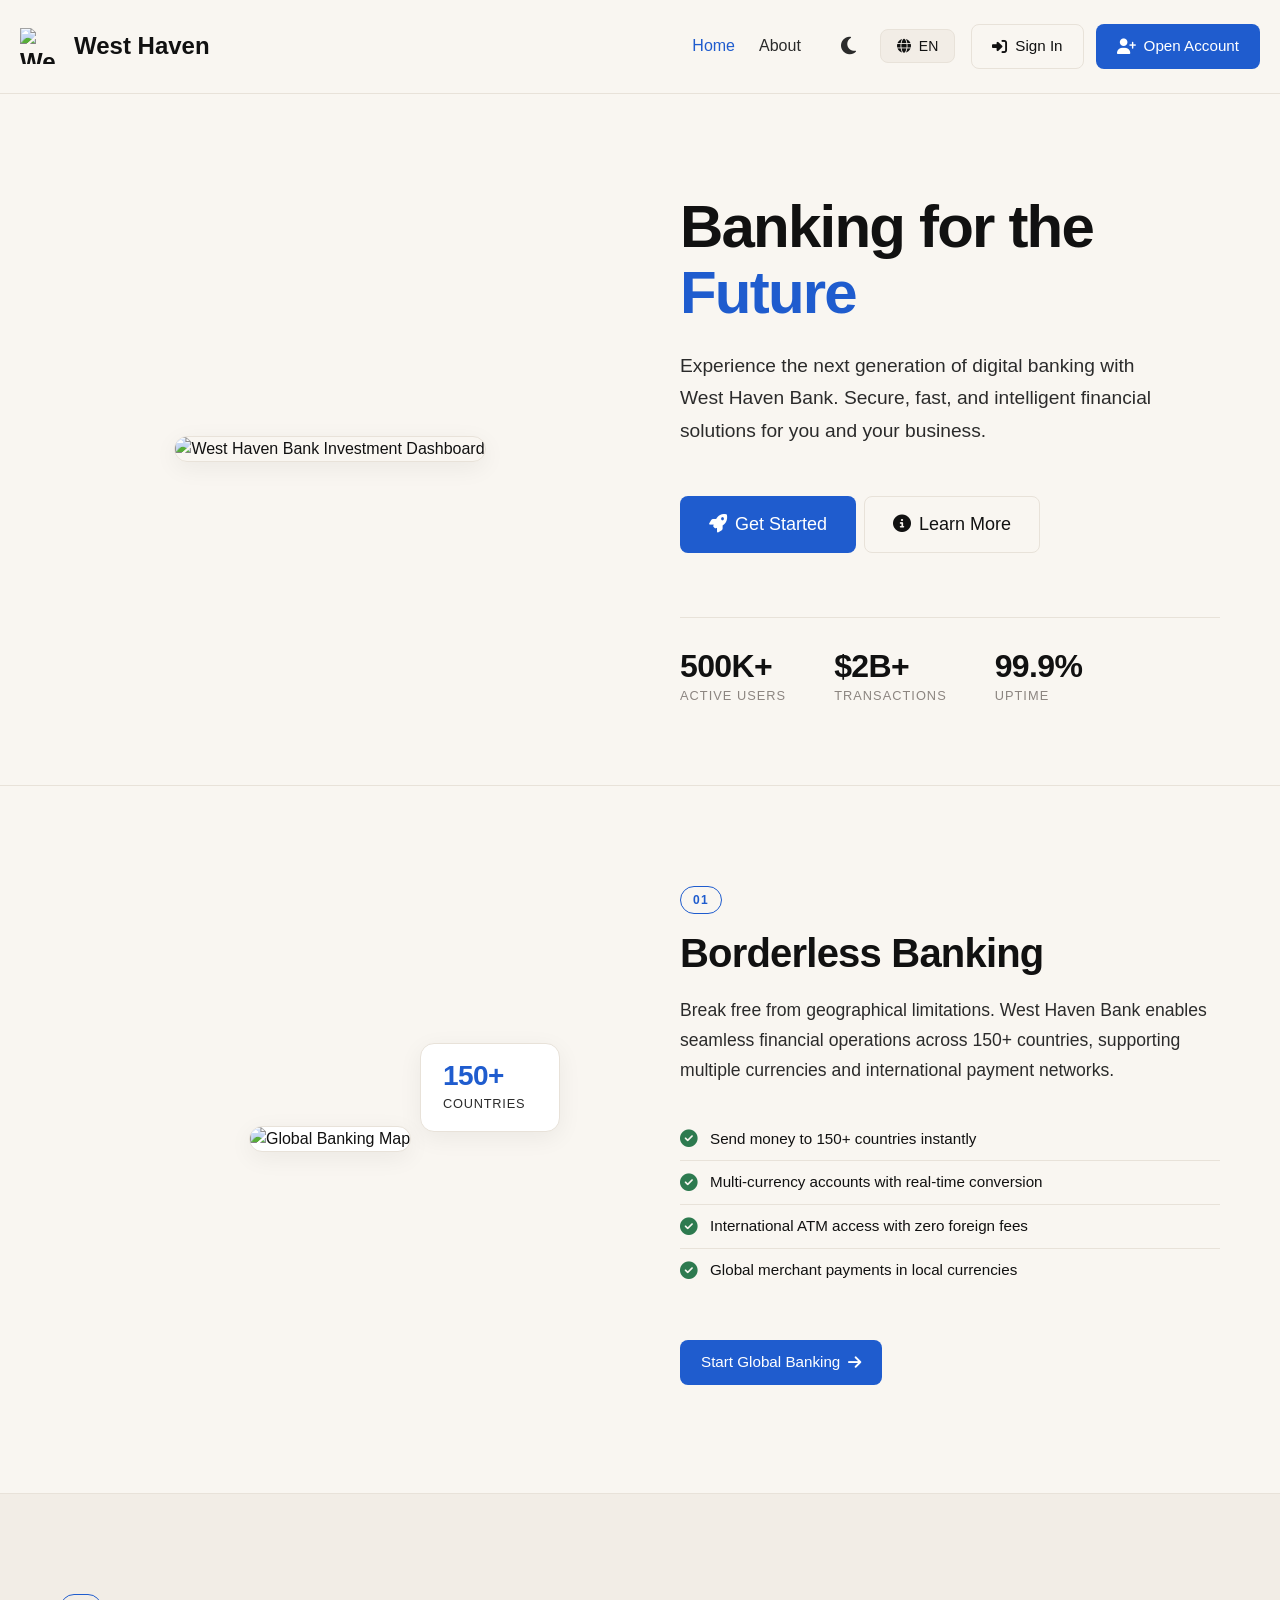
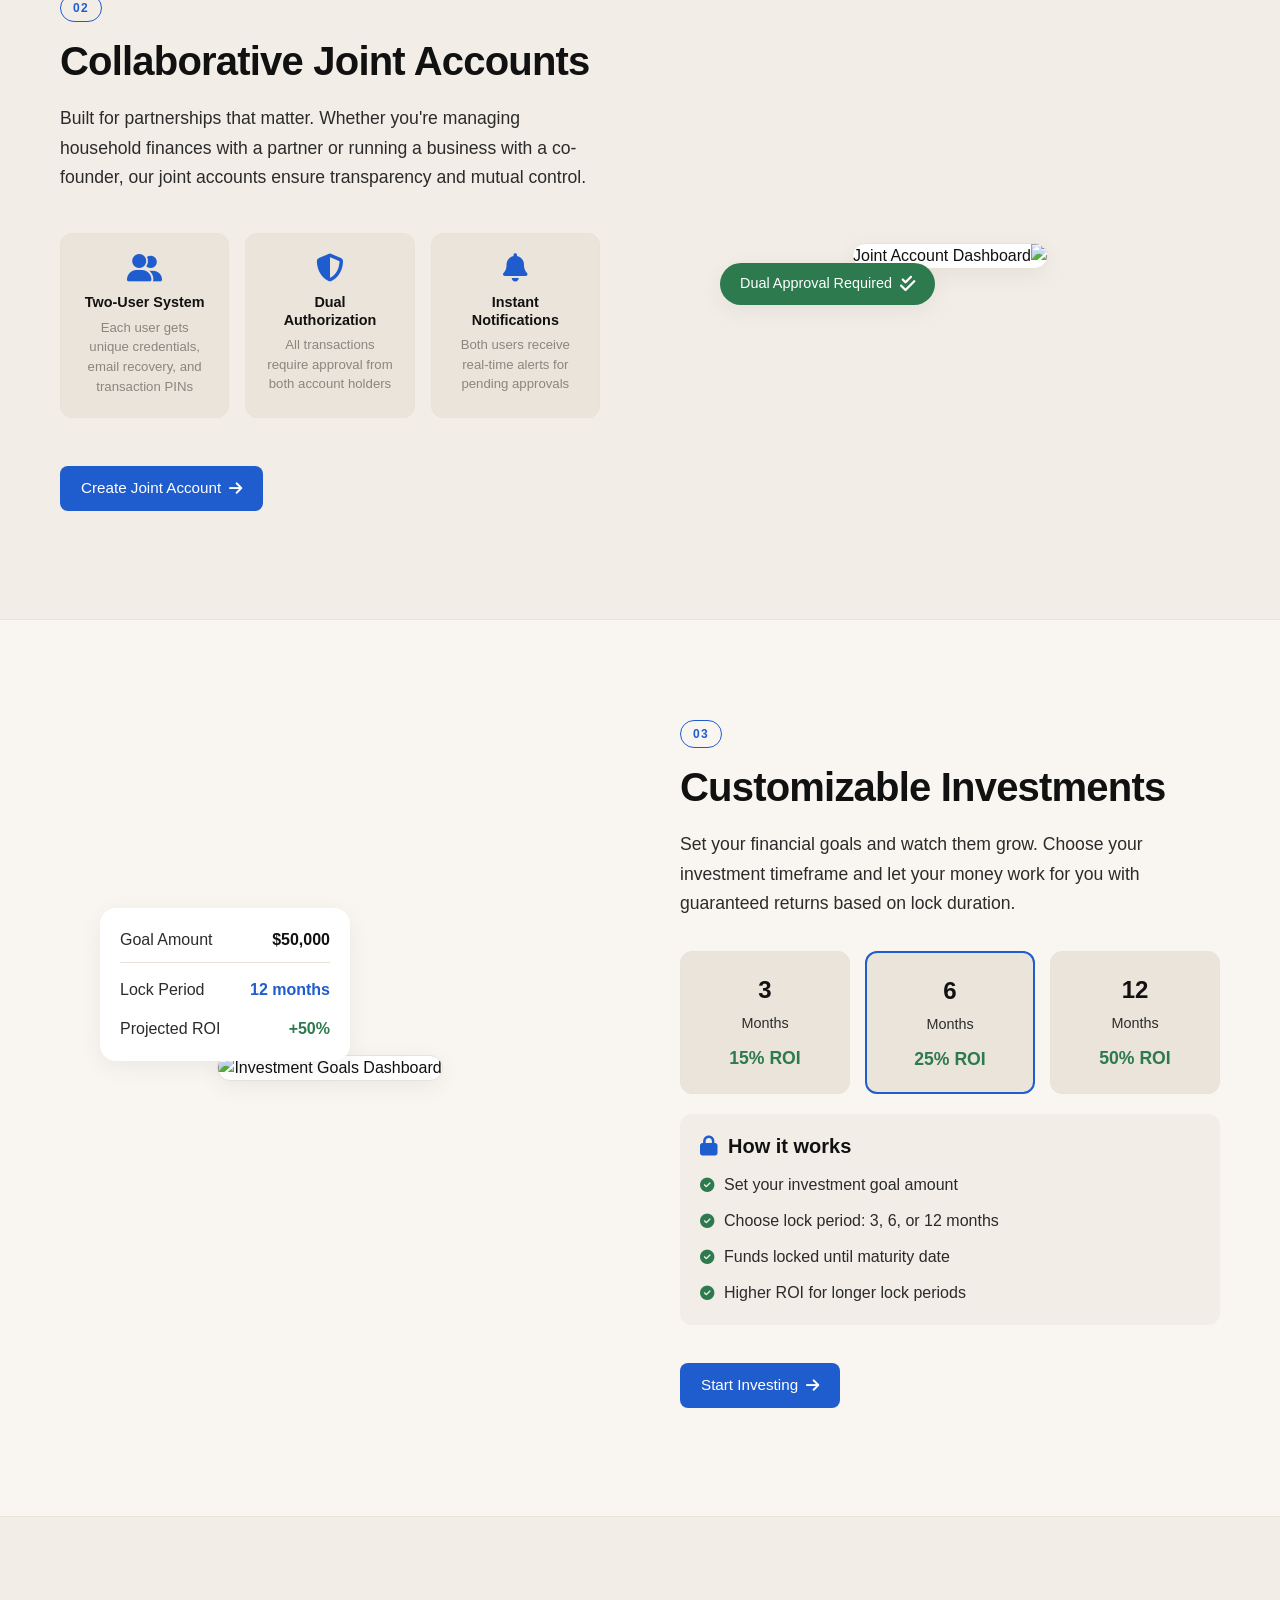
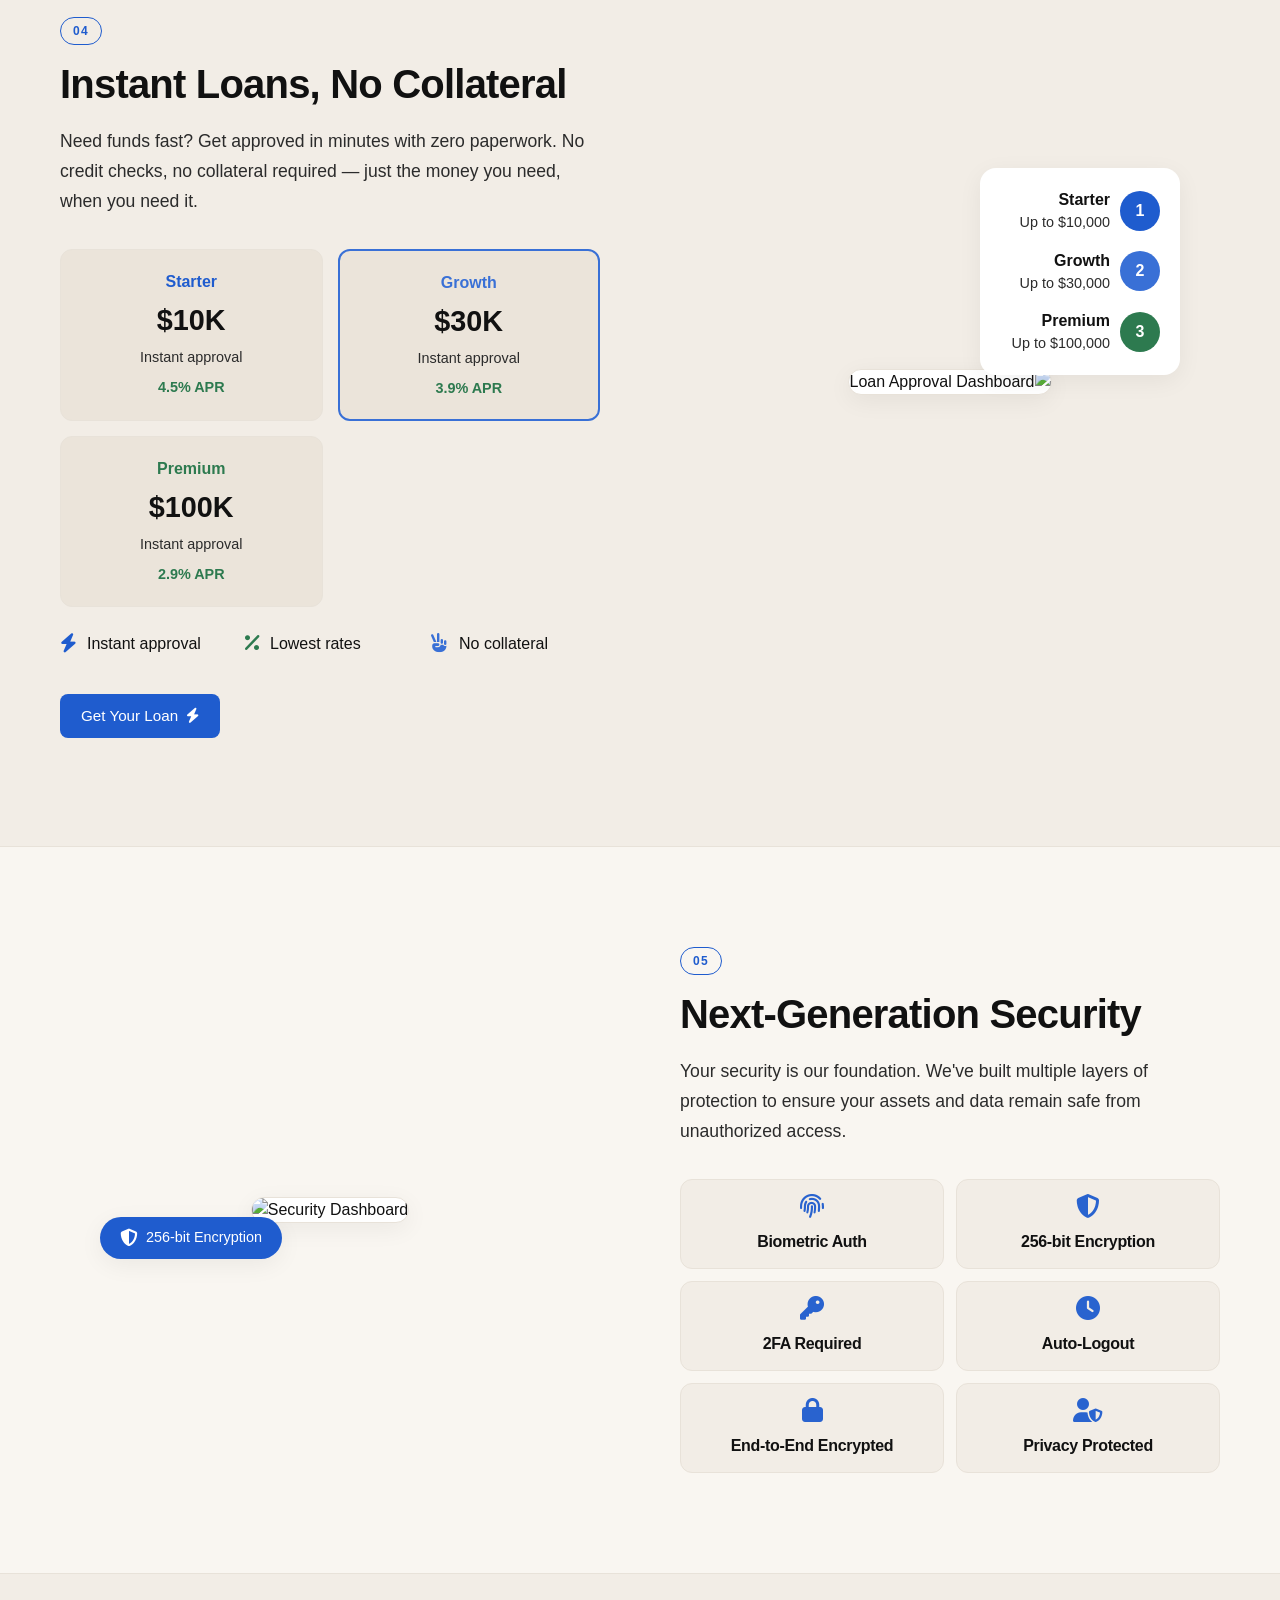
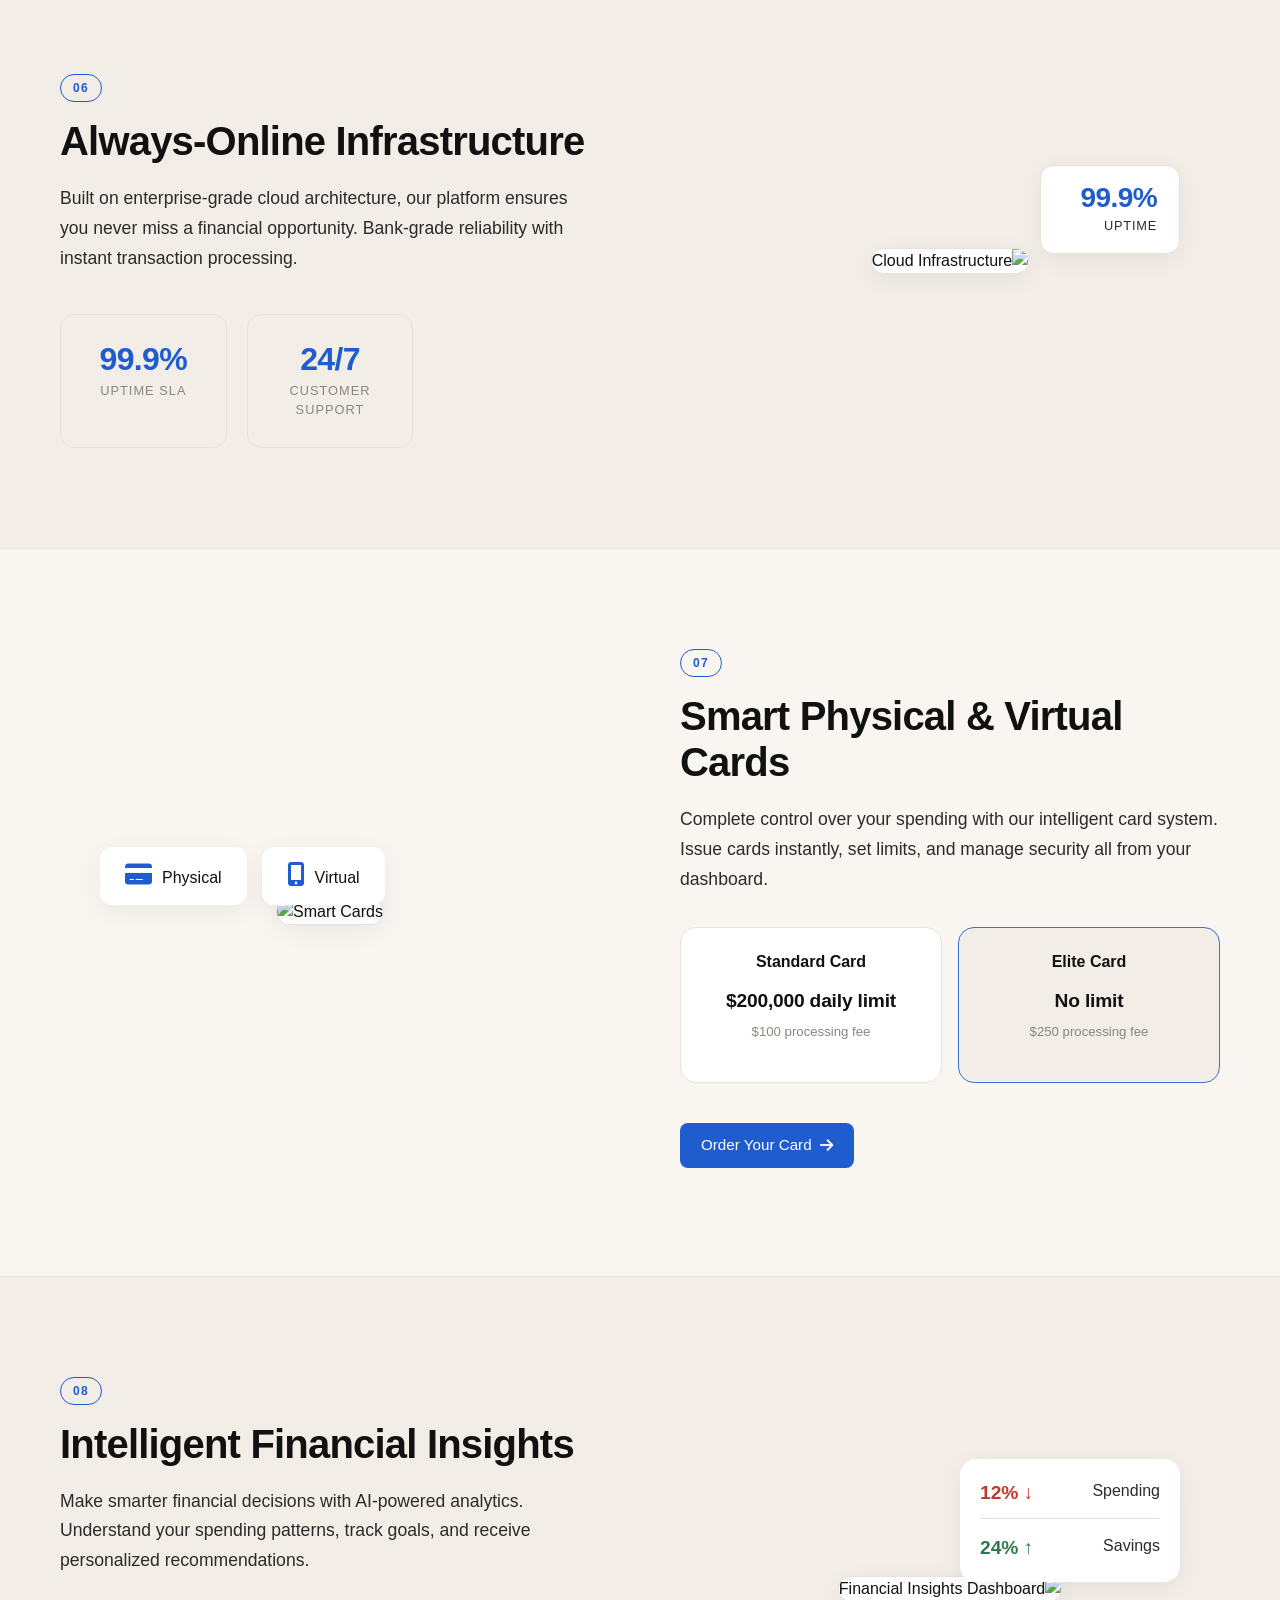
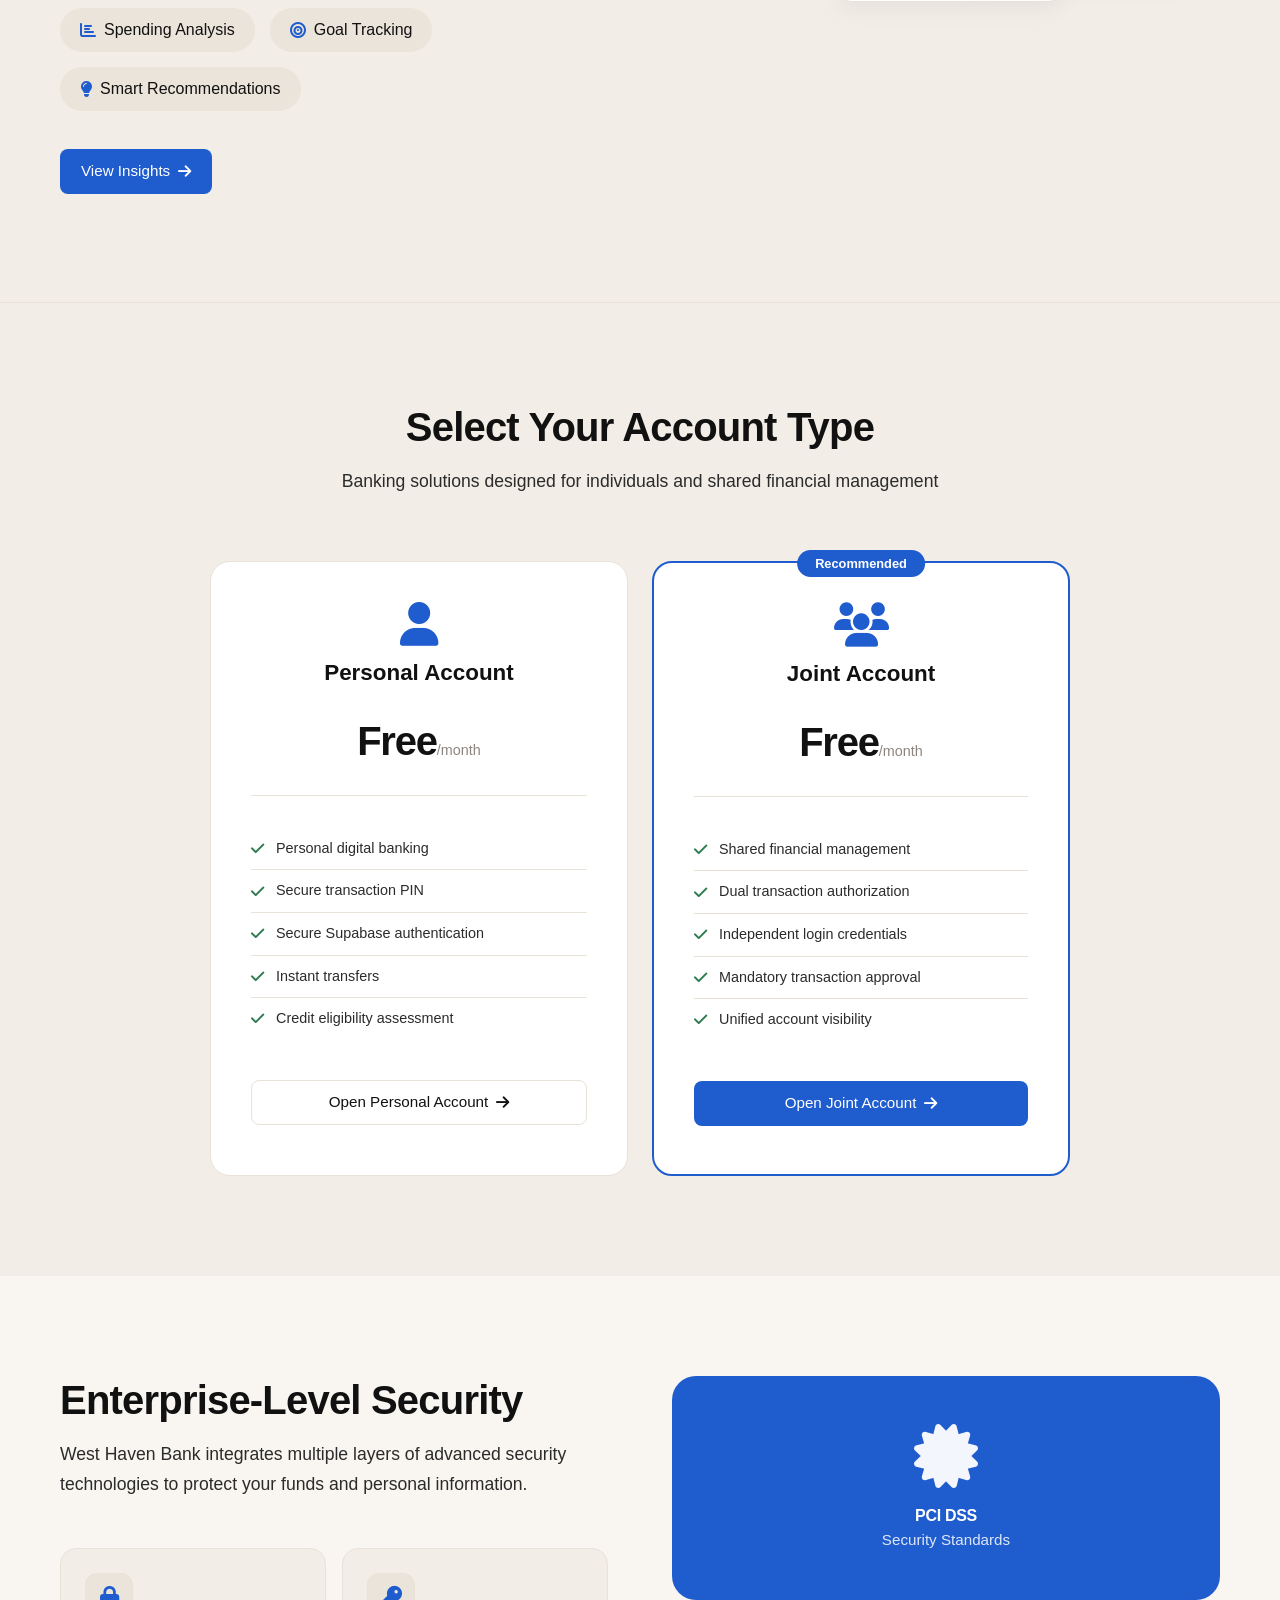
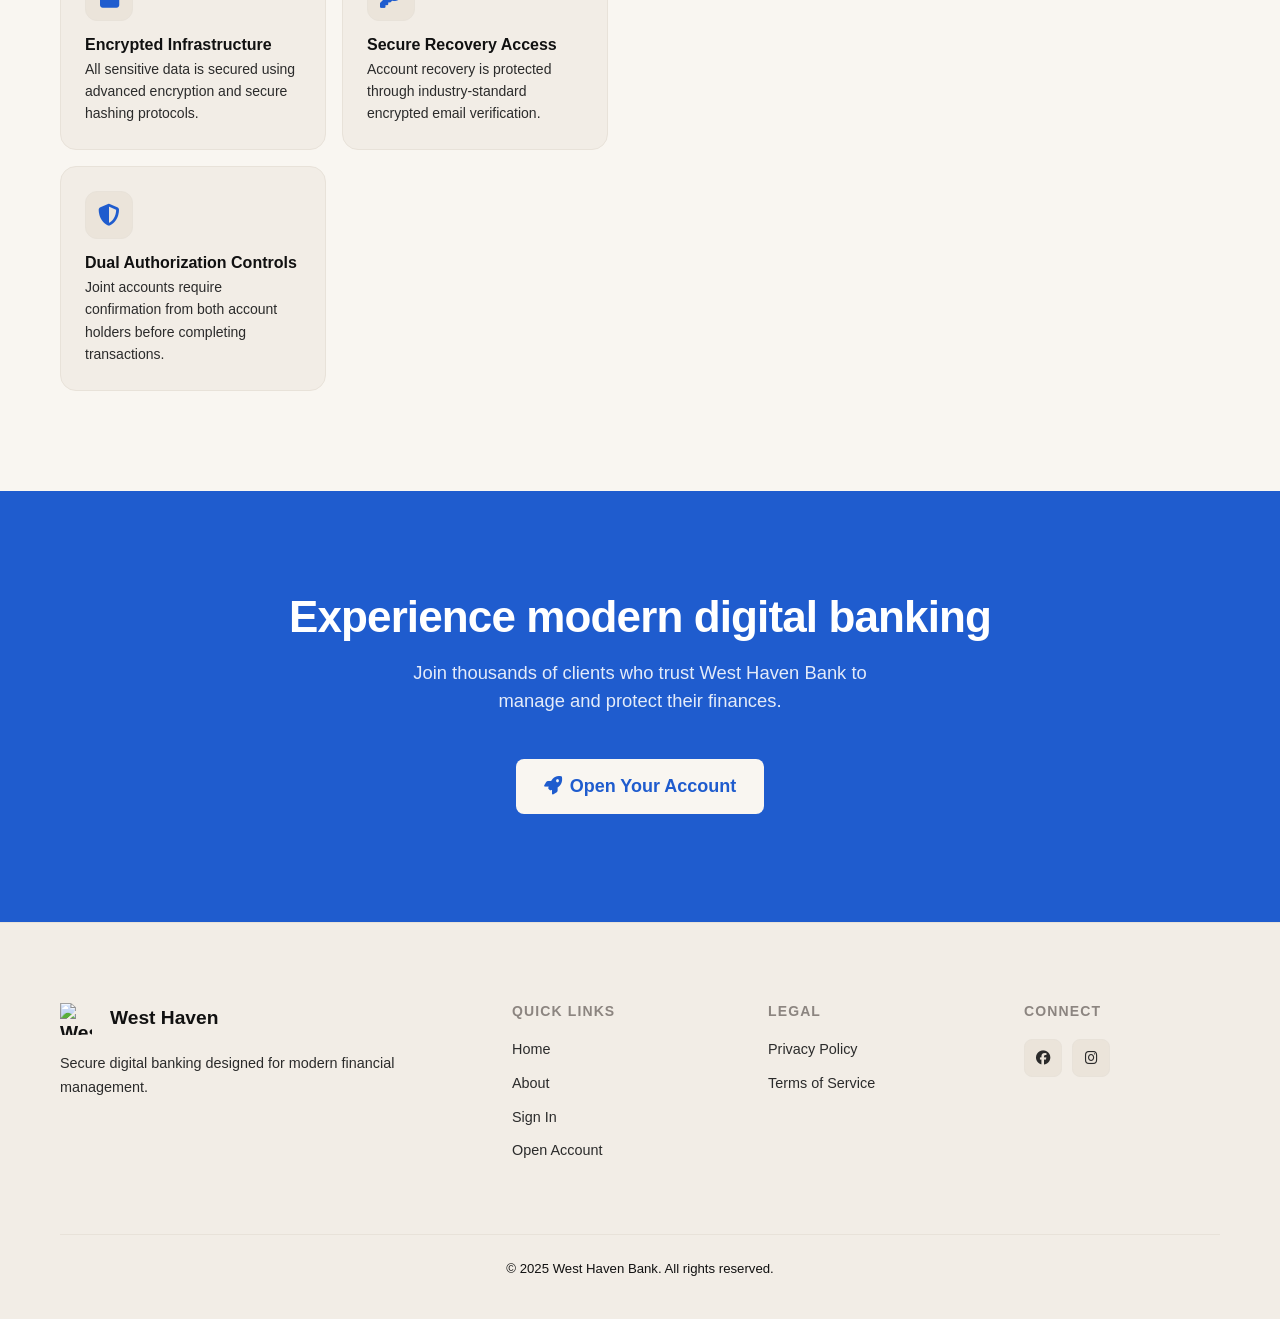
==== commit 9523bc1e: "Add files via upload" ====
--- a/public/index.html
+++ b/public/index.html
@@ -158,7 +158,7 @@
                     <h2>Collaborative Joint Accounts</h2>
                     <p class="feature-description">Built for partnerships that matter. Whether you're managing household finances with a partner or running a business with a co-founder, our joint accounts ensure transparency and mutual control.</p>
                     <div class="feature-highlights">
-                        <div class="highlight-card"><i class="fas fa-user-friends"></i><h4>Two-User System</h4><p>Each user gets unique credentials, recovery phrases, and transaction PINs</p></div>
+                        <div class="highlight-card"><i class="fas fa-user-friends"></i><h4>Two-User System</h4><p>Each user gets unique credentials, email recovery, and transaction PINs</p></div>
                         <div class="highlight-card"><i class="fas fa-shield-alt"></i><h4>Dual Authorization</h4><p>All transactions require approval from both account holders</p></div>
                         <div class="highlight-card"><i class="fas fa-bell"></i><h4>Instant Notifications</h4><p>Both users receive real-time alerts for pending approvals</p></div>
                     </div>
@@ -351,7 +351,7 @@
                     <ul class="card-features">
                         <li><i class="fas fa-check"></i> Personal digital banking</li>
                         <li><i class="fas fa-check"></i> Secure transaction PIN</li>
-                        <li><i class="fas fa-check"></i> Recovery phrase protection</li>
+                        <li><i class="fas fa-check"></i> Secure Supabase authentication</li>
                         <li><i class="fas fa-check"></i> Instant transfers</li>
                         <li><i class="fas fa-check"></i> Credit eligibility assessment</li>
                     </ul>
@@ -364,7 +364,7 @@
                     <ul class="card-features">
                         <li><i class="fas fa-check"></i> Shared financial management</li>
                         <li><i class="fas fa-check"></i> Dual transaction authorization</li>
-                        <li><i class="fas fa-check"></i> Independent recovery credentials</li>
+                        <li><i class="fas fa-check"></i> Independent login credentials</li>
                         <li><i class="fas fa-check"></i> Mandatory transaction approval</li>
                         <li><i class="fas fa-check"></i> Unified account visibility</li>
                     </ul>
@@ -383,7 +383,7 @@
                     <p>West Haven Bank integrates multiple layers of advanced security technologies to protect your funds and personal information.</p>
                     <div class="security-features">
                         <div class="security-item"><i class="fas fa-lock"></i><div><h4>Encrypted Infrastructure</h4><p>All sensitive data is secured using advanced encryption and secure hashing protocols.</p></div></div>
-                        <div class="security-item"><i class="fas fa-key"></i><div><h4>Secure Recovery Access</h4><p>Account recovery is protected through a unique multi-word recovery phrase system.</p></div></div>
+                        <div class="security-item"><i class="fas fa-key"></i><div><h4>Secure Recovery Access</h4><p>Account recovery is protected through industry-standard encrypted email verification.</p></div></div>
                         <div class="security-item"><i class="fas fa-shield-halved"></i><div><h4>Dual Authorization Controls</h4><p>Joint accounts require confirmation from both account holders before completing transactions.</p></div></div>
                     </div>
                 </div>
@@ -448,7 +448,7 @@
 
     <script type="text/javascript">
     var Tawk_API=Tawk_API||{},Tawk_LoadStart=new Date();
-    (function(){var s1=document.createElement("script"),s0=document.getElementsByTagName("script")[0];s1.async=true;s1.src='https://embed.tawk.to/6a7c536af2dd231d4b7473a0/1jvqqbmbv';s1.charset='UTF-8';s1.setAttribute('crossorigin','*');s0.parentNode.insertBefore(s1,s0);})();
+    (function(){var s1=document.createElement("script"),s0=document.getElementsByTagName("script")[0];s1.async=true;s1.src='https://embed.tawk.to/69bf821cfc21221c40cc5680/1jka18g1d';s1.charset='UTF-8';s1.setAttribute('crossorigin','*');s0.parentNode.insertBefore(s1,s0);})();
     </script>
 
     <link rel="stylesheet" href="/css/testimonies.css">
